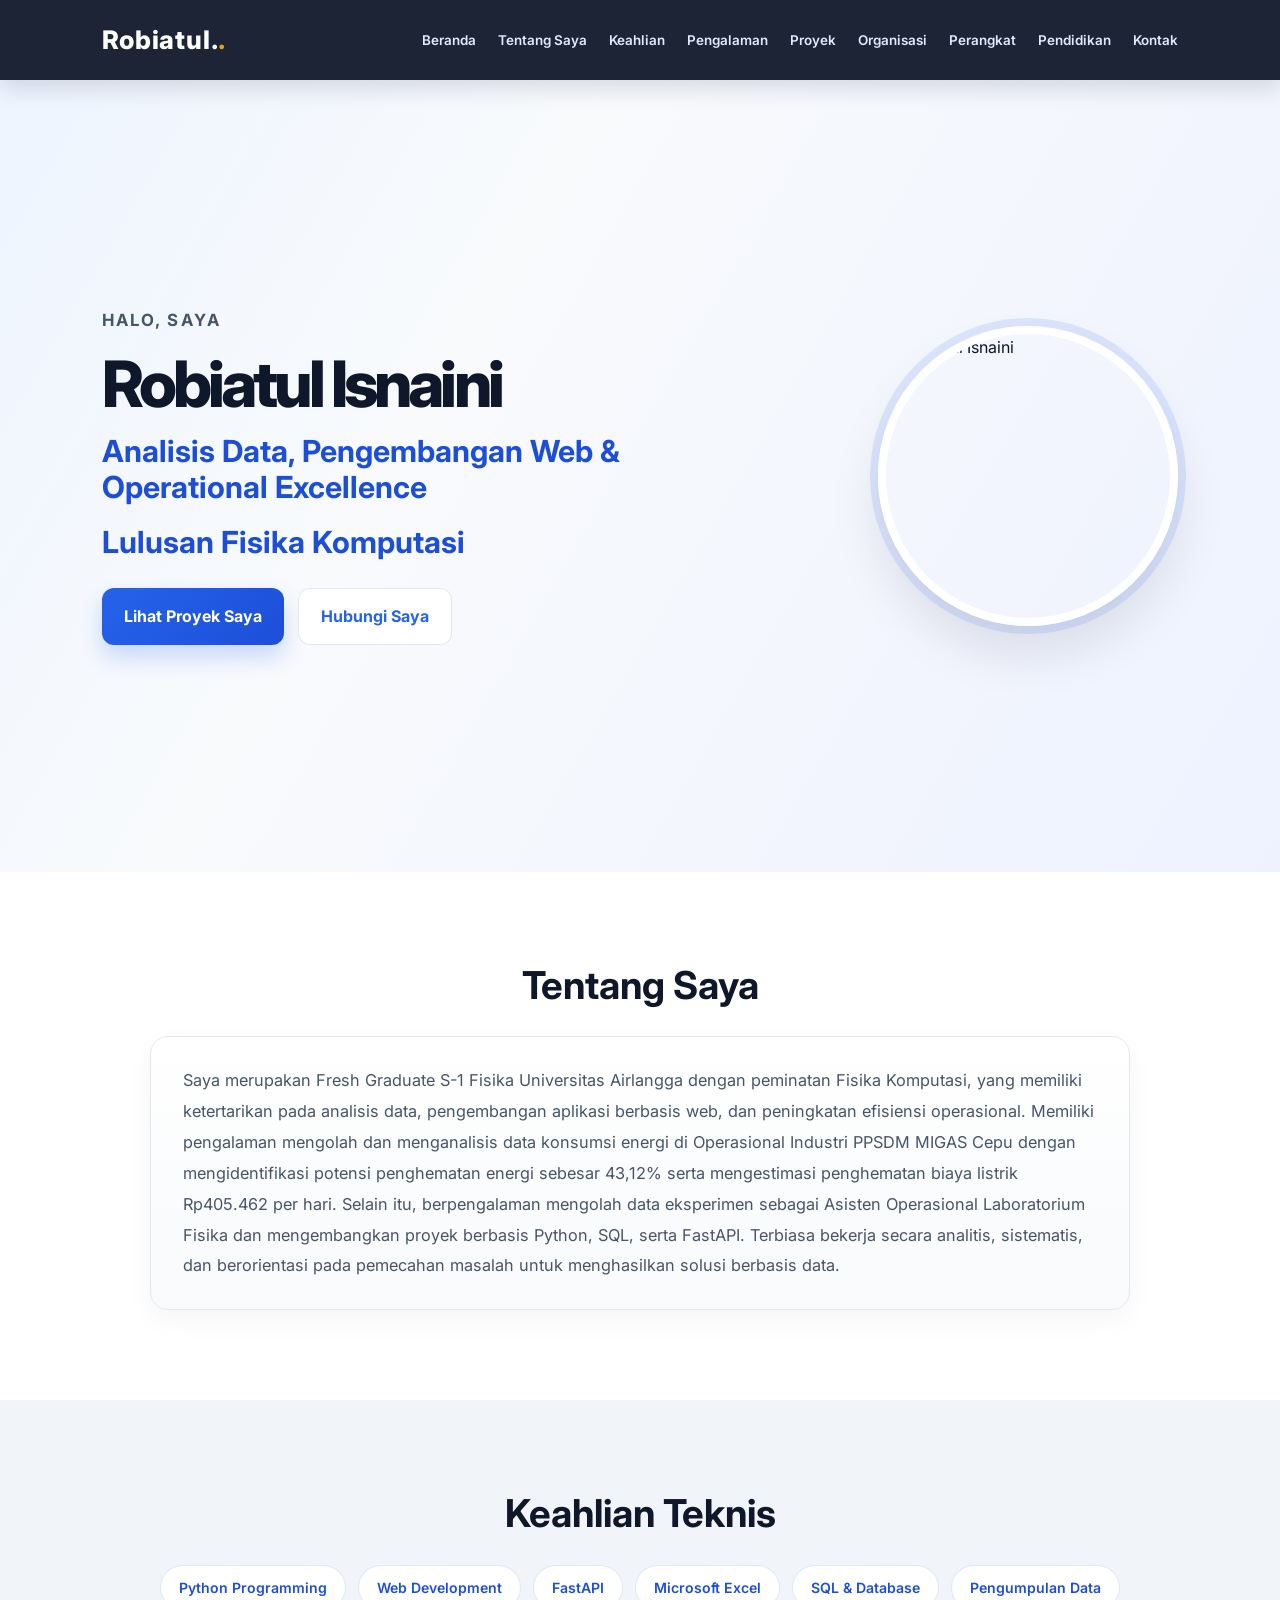
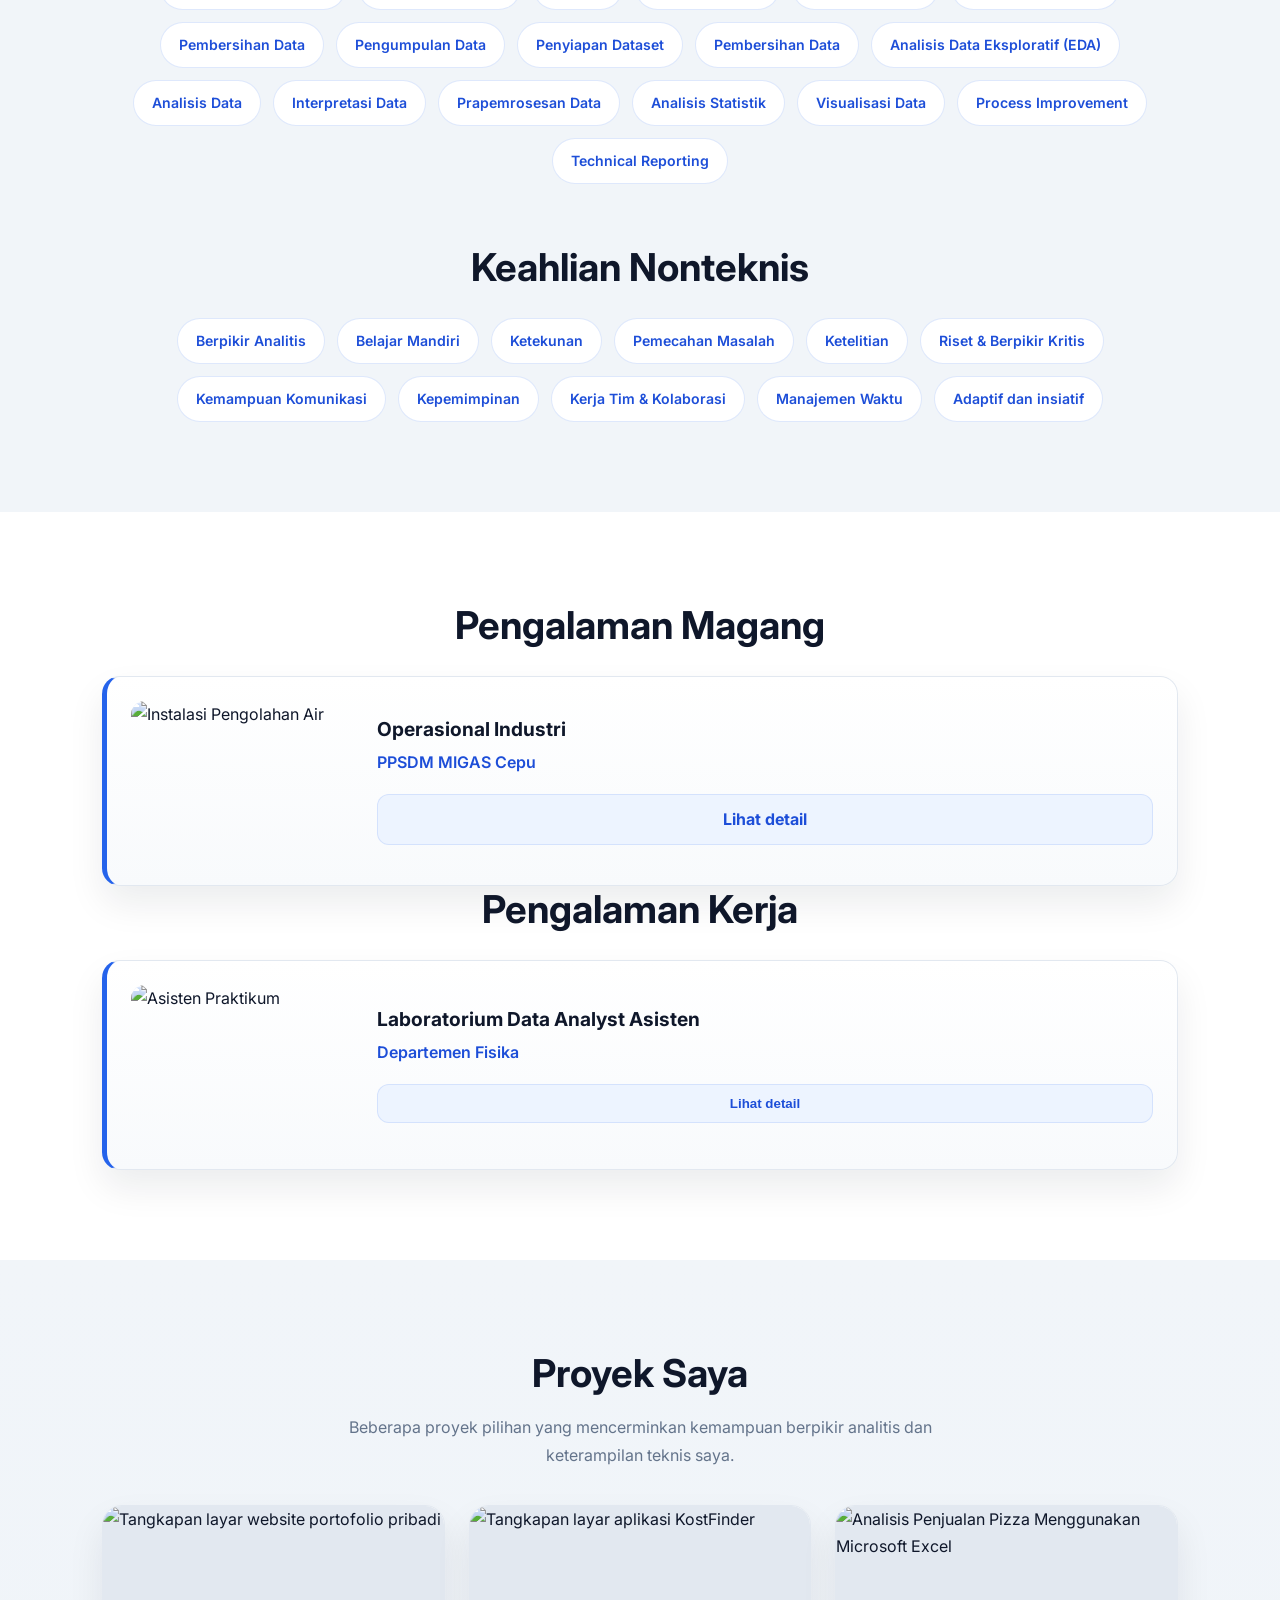
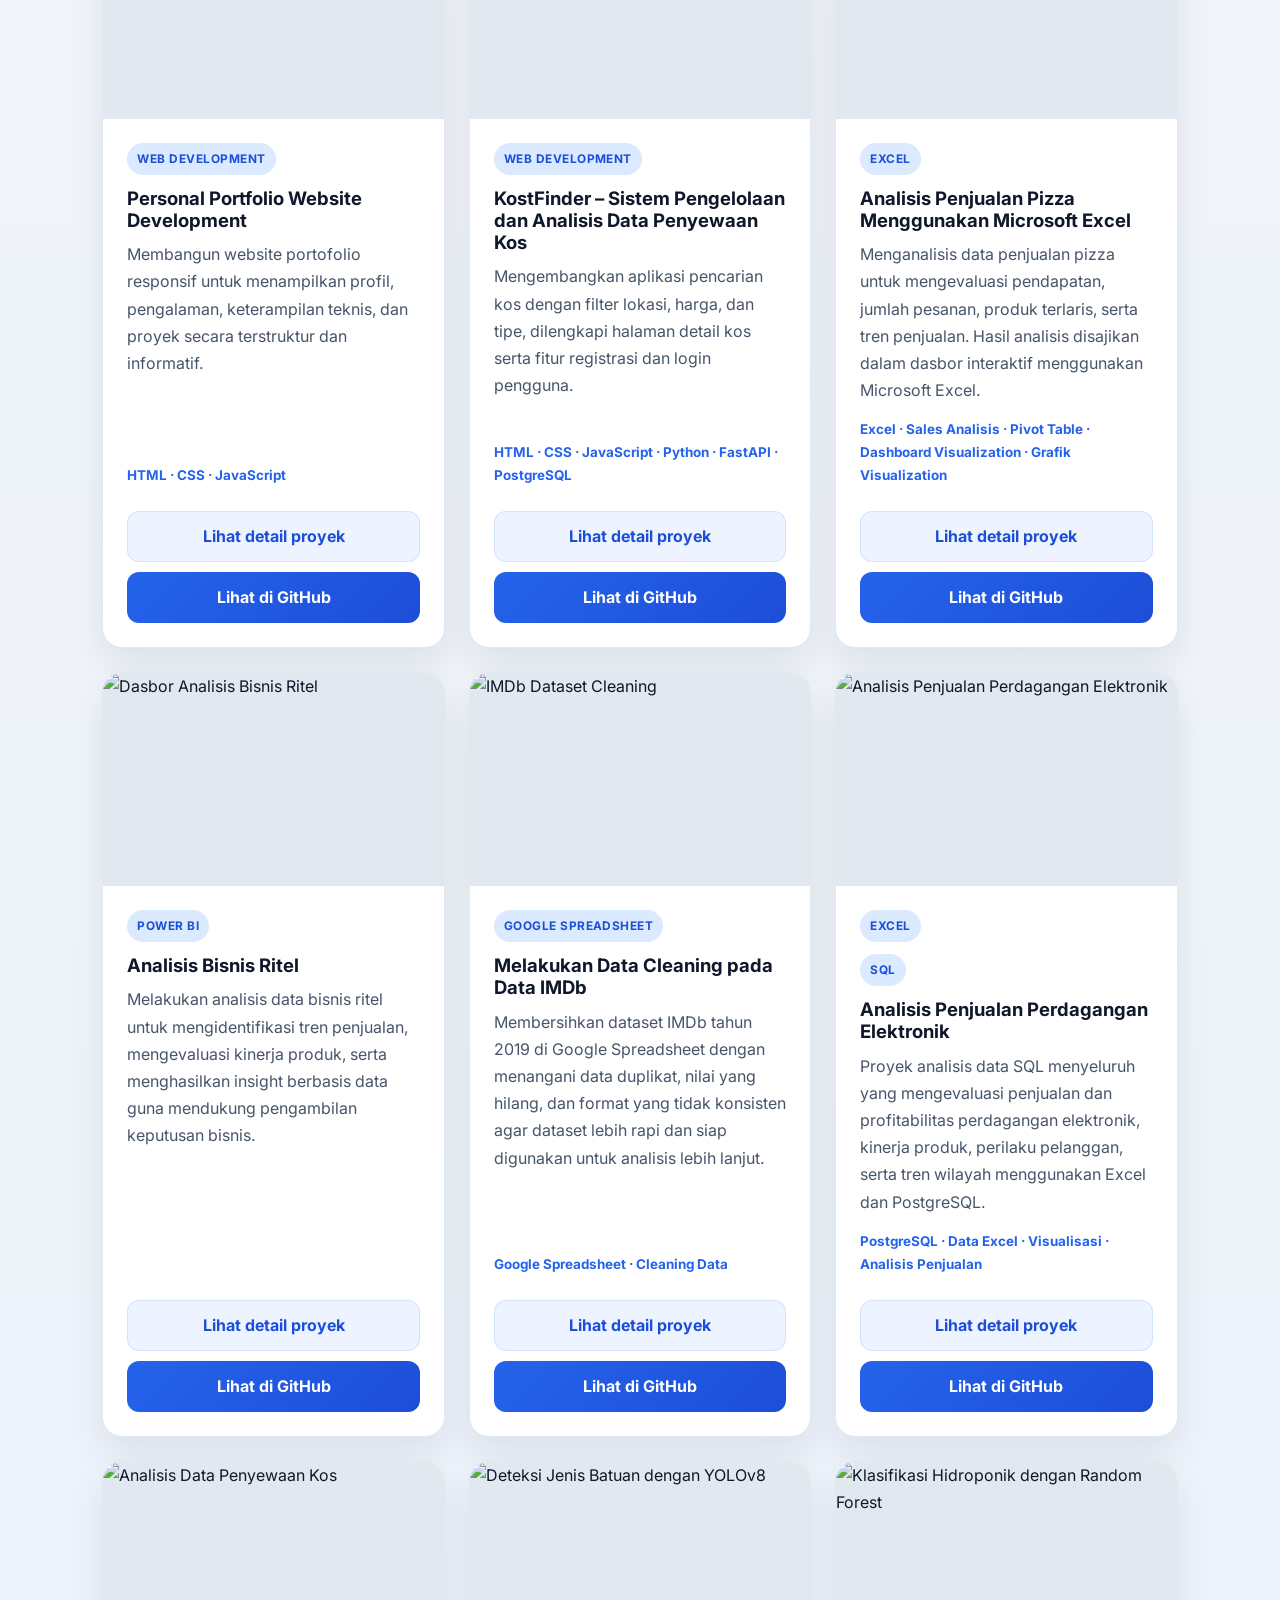
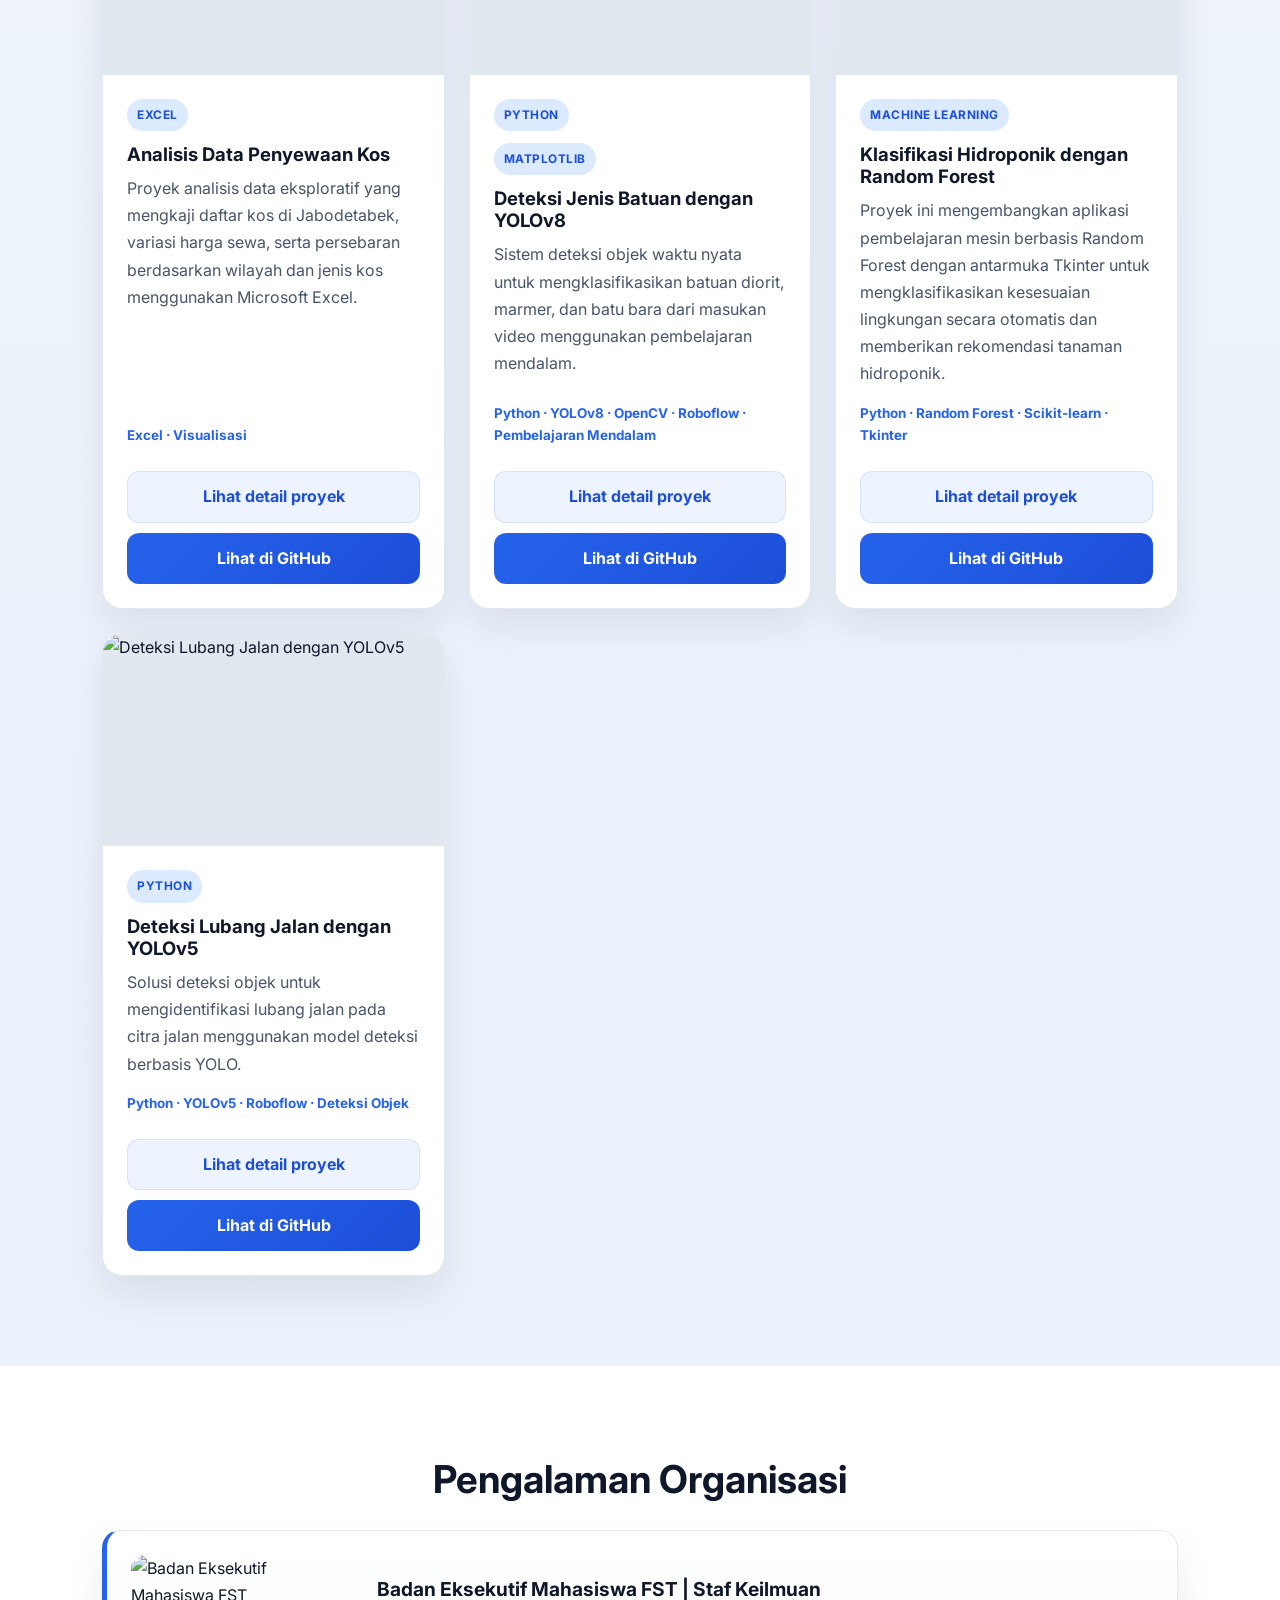
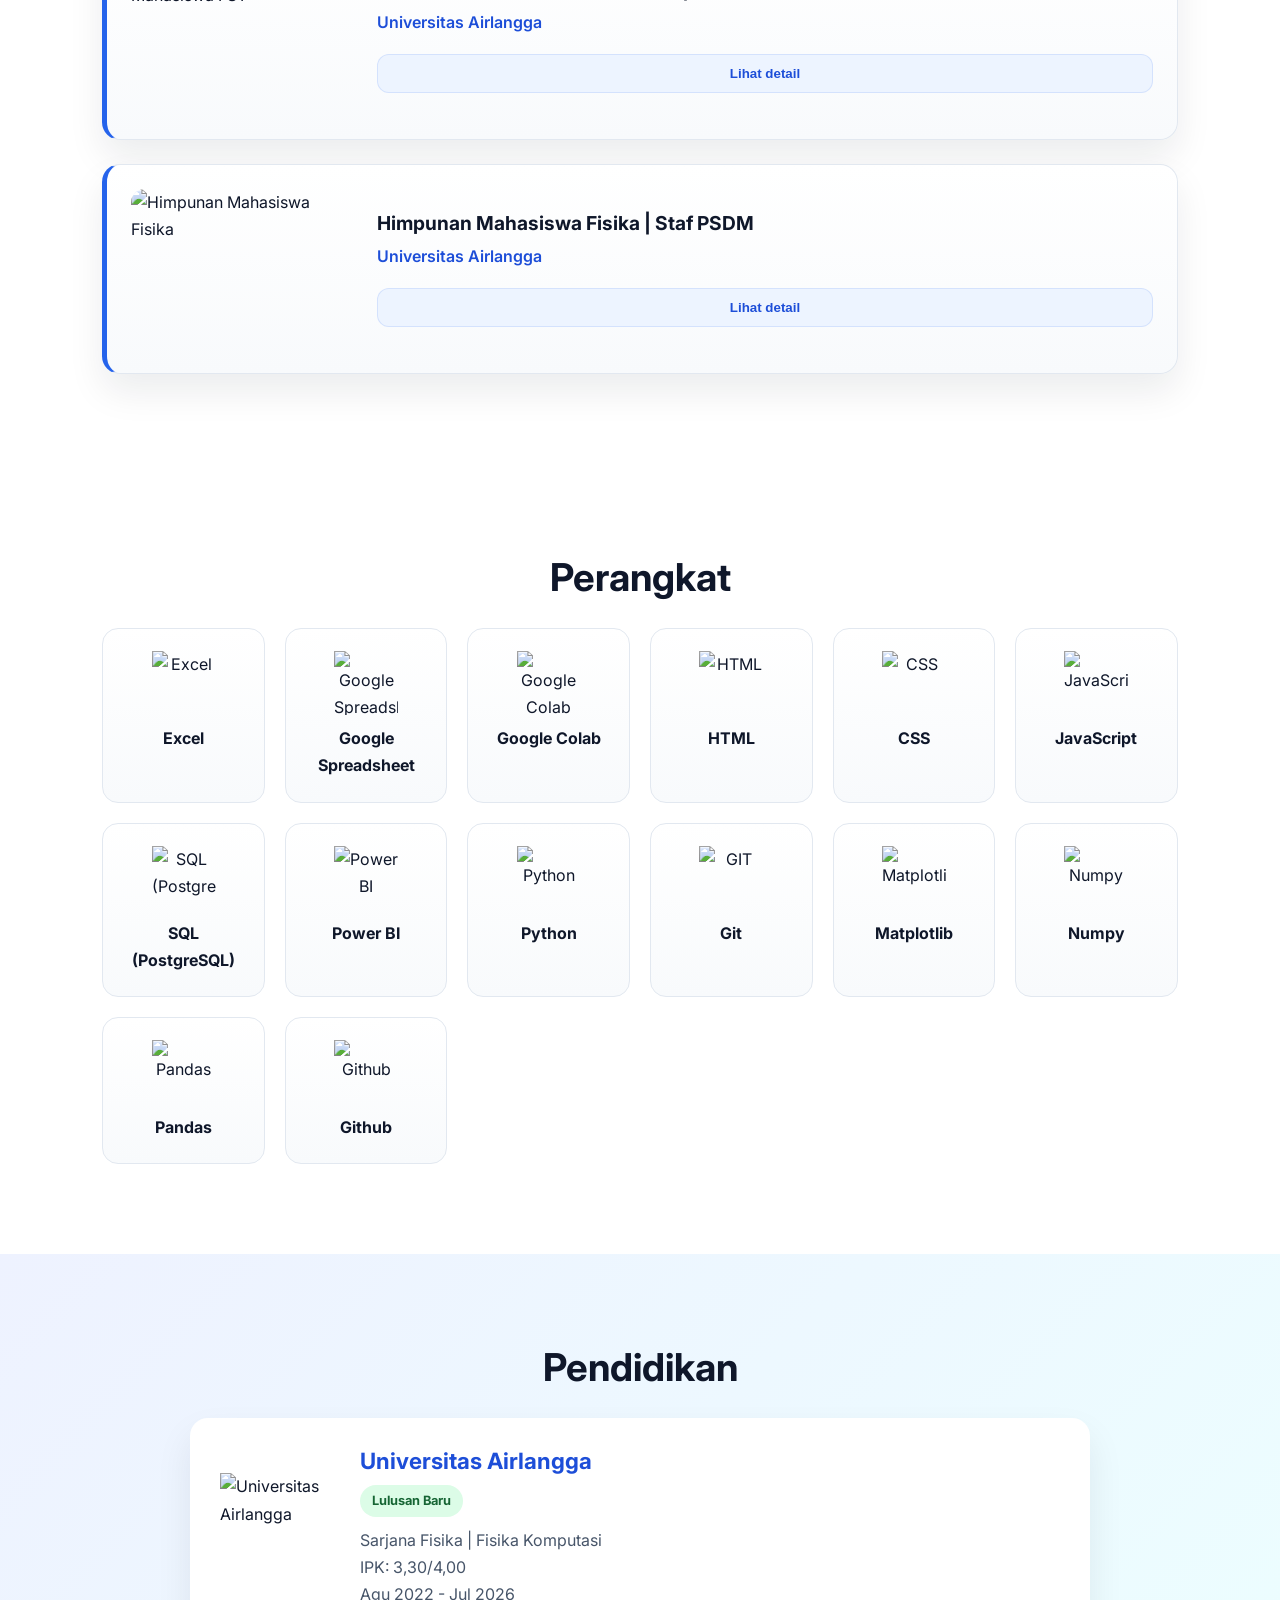
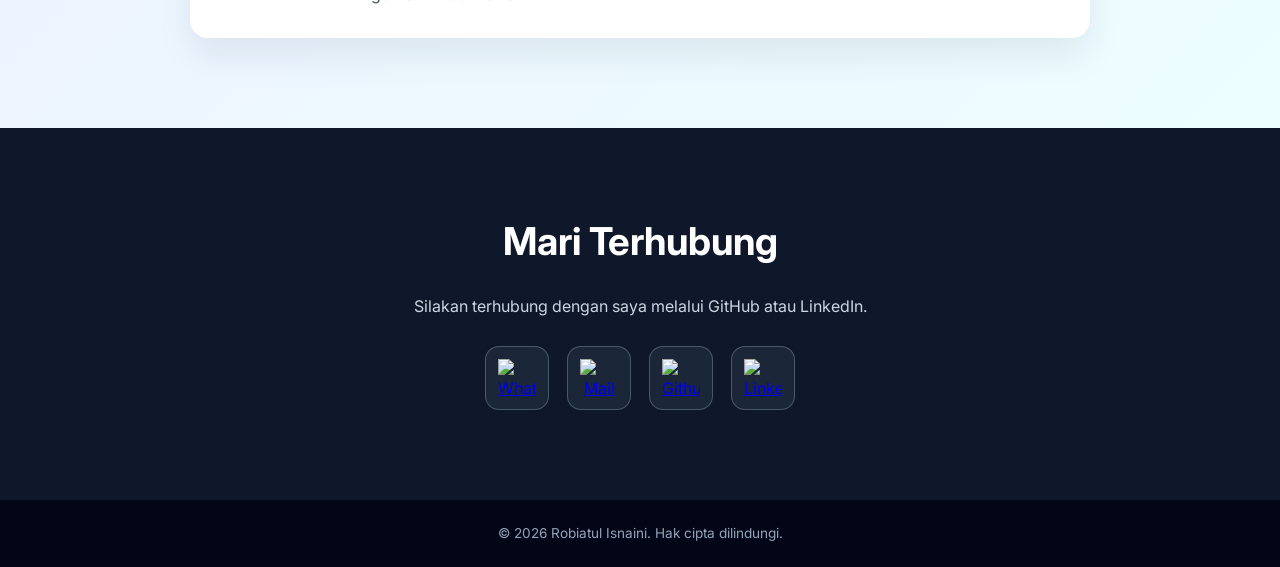
==== index.html @ 257c3346 "Add files via upload" ====
<!DOCTYPE html>
<html lang="id">

<head>

    <meta charset="UTF-8">

    <meta name="viewport" content="width=device-width, initial-scale=1.0">

    <title>Robiatul Isnaini |  Analisis Data, Pengembangan Web & Operational Excellence</title>

    <link rel="stylesheet" href="style.css">

</head>


<body>


    <!-- ================= NAVIGASI ================= -->

    <nav class="navbar">
        <div class="logo">Robiatul.</div>

        <ul class="nav-links">
            <li><a href="#home">Beranda</a></li>
            <li><a href="#about">Tentang Saya</a></li>
            <li><a href="#skills">Keahlian</a></li>
            <li><a href="#experience">Pengalaman</a></li>
            <li><a href="#projects">Proyek</a></li>
            <li><a href="#organization">Organisasi</a></li>
            <li><a href="#tools">Perangkat</a></li>
            <li><a href="#education">Pendidikan</a></li>
            <li><a href="#contact">Kontak</a></li>
        </ul>
    </nav>

    <!-- ================= BERANDA ================= -->

    <section id="home" class="hero">
        <div class="hero-text">
            <p class="hero-tag">Halo, saya</p>
            <h1>Robiatul Isnaini</h1>
            <h2>Analisis Data, Pengembangan Web & Operational Excellence</h2>
            <h2>Lulusan Fisika Komputasi</h2>


            <div class="hero-buttons">
                <a href="#projects" class="btn btn-primary">Lihat Proyek Saya</a>
                <a href="#contact" class="btn btn-secondary">Hubungi Saya</a>
            </div>
        </div>

        <div class="hero-image">
            <img src="images/profile.jpeg" alt="Robiatul Isnaini" />
        </div>
    </section>

    <!-- ================= TENTANG SAYA ================= -->

    <section id="about" class="about">
        <h2>Tentang Saya</h2>
        <div class="about-card">
            <p>

                Saya merupakan Fresh Graduate S-1 Fisika Universitas Airlangga dengan peminatan Fisika Komputasi, yang memiliki ketertarikan pada analisis data, pengembangan aplikasi berbasis web, dan peningkatan efisiensi operasional. Memiliki pengalaman mengolah dan menganalisis data konsumsi energi di Operasional Industri PPSDM MIGAS Cepu dengan mengidentifikasi potensi penghematan energi sebesar 43,12% serta mengestimasi penghematan biaya listrik Rp405.462 per hari. Selain itu, berpengalaman mengolah data eksperimen sebagai Asisten Operasional Laboratorium Fisika dan mengembangkan proyek berbasis Python, SQL, serta FastAPI. Terbiasa bekerja secara analitis, sistematis, dan berorientasi pada pemecahan masalah untuk menghasilkan solusi berbasis data.
            </p>
        </div>
    </section>

    <!-- ================= KEAHLIAN ================= -->

    <section id="skills" class="skills">
        <h2>Keahlian Teknis</h2>
        <div class="skills-container">
            <div class="skill">Python Programming</div>
            <div class="skill">Web Development</div>
            <div class="skill">FastAPI</div>
            <div class="skill">Microsoft Excel</div>
            <div class="skill">SQL & Database</div>
            <div class="skill">Pengumpulan Data</div>
            <div class="skill">Pembersihan Data</div>
            <div class="skill">Pengumpulan Data</div>
            <div class="skill">Penyiapan Dataset</div>
            <div class="skill">Pembersihan Data</div>
            <div class="skill">Analisis Data Eksploratif (EDA)</div>
            <div class="skill">Analisis Data</div>
            <div class="skill">Interpretasi Data</div>
            <div class="skill">Prapemrosesan Data</div>
            <div class="skill">Analisis Statistik</div>
            <div class="skill">Visualisasi Data</div>
            <div class="skill">Process Improvement</div>
            <div class="skill">Technical Reporting</div>
        </div>

        <h2>Keahlian Nonteknis</h2>
        <div class="skills-container">
            <div class="skill">Berpikir Analitis</div>
            <div class="skill">Belajar Mandiri</div>
            <div class="skill">Ketekunan</div>
            <div class="skill">Pemecahan Masalah</div>
            <div class="skill">Ketelitian</div>
            <div class="skill">Riset & Berpikir Kritis</div>
            <div class="skill">Kemampuan Komunikasi</div>
            <div class="skill">Kepemimpinan</div>
            <div class="skill">Kerja Tim & Kolaborasi</div>
            <div class="skill">Manajemen Waktu</div>
            <div class="skill">Adaptif dan insiatif</div>

        </div>
    </section>

    <!-- ================= PENGALAMAN ================= -->

    <section id="experience" class="experience">
        <h2>Pengalaman Magang</h2>

        <div class="experience-grid">
            <article class="experience-item detail-card">
                <div class="experience-image">
                    <img src="images/migas.jpg" alt="Instalasi Pengolahan Air" />
                </div>
                <div class="experience-content">
                    <h3>Operasional Industri</h3>
                    <p>PPSDM MIGAS Cepu</p>
                    <a class="detail-button" href="intern-experience-detail.html">
                        Lihat detail
                    </a>
                </div>
            </article>
        </div>

        <h2>Pengalaman Kerja</h2>

        <div class="experience-grid">
            <article class="experience-item detail-card">
                <div class="experience-image">
                    <img src="images/asdos.jpg" alt="Asisten Praktikum" />
                </div>
                <div class="experience-content">
                    <h3>Laboratorium Data Analyst Asisten</h3>
                    <p>Departemen Fisika</p>
                    <button class="detail-button" data-toggle data-label="Lihat detail" data-alt-label="Sembunyikan detail" aria-expanded="false">
                        Lihat detail
                    </button>
                    <div class="detail-panel">
                        <ul>
                            <li>Bertanggung jawab mendukung kelancaran operasional kegiatan praktikum melalui persiapan dan pemeriksaan kesiapan peralatan, bahan, serta kebutuhan eksperimen. Melakukan pengolahan dan analisis data hasil praktikum menggunakan Microsoft Excel dan Python untuk membantu interpretasi hasil serta penyusunan laporan. Selain itu, menangani kendala teknis selama kegiatan praktikum, memantau pelaksanaan prosedur eksperimen, dan membantu memastikan kegiatan laboratorium berjalan secara terstruktur dan efisien.</li>


                        </ul>
                    </div>
                </div>
            </article>
        </div>

    </section>

    <!-- ================= PROYEK ================= -->

    <section id="projects" class="projects">
        <h2>Proyek Saya</h2>
        <p class="section-description">Beberapa proyek pilihan yang mencerminkan kemampuan berpikir analitis dan keterampilan teknis saya.</p>

        <div class="projects-container">

            <article class="project-card">
                <img src="images\web_porto.png" alt="Tangkapan layar website portofolio pribadi">
                <div class="project-content">
                    <span class="badge">Web Development</span>
                    <h3>Personal Portfolio Website Development</h3>
                    <p>Membangun website portofolio responsif untuk menampilkan profil, pengalaman, keterampilan teknis, dan proyek secara terstruktur dan informatif.</p>
                    <p class="technologies">HTML · CSS · JavaScript</p>
                    <a href="project-detail.html?project=portfolio-website" class="detail-button">Lihat detail proyek</a>
                    <a href="https://github.com/bia385/personal-website-porotofolio" target="_blank" rel="noopener noreferrer" class="project-button">Lihat di GitHub</a>
                </div>
            </article>

            <article class="project-card">
                <img src="images\kost.png" alt="Tangkapan layar aplikasi KostFinder">
                <div class="project-content">
                    <span class="badge">Web Development</span>
                    <h3>KostFinder – Sistem Pengelolaan dan Analisis Data Penyewaan Kos</h3>
                    <p>Mengembangkan aplikasi pencarian kos dengan filter lokasi, harga, dan tipe, dilengkapi halaman detail kos serta fitur registrasi dan login pengguna.</p>
                    <p class="technologies">HTML · CSS · JavaScript · Python · FastAPI · PostgreSQL</p>
                    <a href="project-detail.html?project=kostfinder" class="detail-button">Lihat detail proyek</a>
                    <a href="https://github.com/bia385/kostfinder" target="_blank" rel="noopener noreferrer" class="project-button">Lihat di GitHub</a>
                </div>
            </article>

            <article class="project-card">
                <img src="images\pizza.png" alt="Analisis Penjualan Pizza Menggunakan Microsoft Excel" />
                <div class="project-content">
                    <span class="badge">EXCEL</span>
                    <h3>Analisis Penjualan Pizza Menggunakan Microsoft Excel</h3>
                    <p>
                        Menganalisis data penjualan pizza untuk mengevaluasi pendapatan, jumlah pesanan,
                        produk terlaris, serta tren penjualan. Hasil analisis disajikan dalam dasbor
                        interaktif menggunakan Microsoft Excel.
                    </p>
                    <p class="technologies">Excel · Sales Analisis · Pivot Table · Dashboard Visualization · Grafik Visualization</p>
                    <a href="project-detail.html?project=analisis-pizza" class="detail-button">Lihat detail proyek</a>
                    <a href="https://github.com/bia385/Pizza-Sales-Analysis" target="_blank" class="project-button">Lihat di GitHub</a>
                </div>
            </article>

            <article class="project-card">
                <img src="images\retail.png" alt="Dasbor Analisis Bisnis Ritel" />
                <div class="project-content">
                    <span class="badge">Power BI</span>
                    <h3>Analisis Bisnis Ritel</h3>
                    <p>
                        Melakukan analisis data bisnis ritel untuk mengidentifikasi tren penjualan, mengevaluasi kinerja produk, 
                        serta menghasilkan insight berbasis data guna mendukung pengambilan keputusan bisnis.
                    </p>
                    <a href="project-detail.html?project=retail-analysis" class="detail-button">Lihat detail proyek</a>
                    <a href="https://github.com/bia385/retail-business-performance-analysis" target="_blank" rel="noopener noreferrer" class="project-button">Lihat di GitHub</a>
                </div>
            </article>

            <article class="project-card">
                <img src="images\IMDB.png" alt="IMDb Dataset Cleaning" />
                <div class="project-content">
                    <span class="badge">Google Spreadsheet</span>
                    <h3>Melakukan Data Cleaning pada Data IMDb</h3>
                    <p>
                        Membersihkan dataset IMDb tahun 2019 di Google Spreadsheet dengan menangani
                        data duplikat, nilai yang hilang, dan format yang tidak konsisten agar dataset
                        lebih rapi dan siap digunakan untuk analisis lebih lanjut.
                    </p>
                    <p class="technologies">Google Spreadsheet · Cleaning Data </p>
                    <a href="project-detail.html?project=imdb-data-cleaning" class="detail-button">Lihat detail proyek</a>
                    <a href="https://github.com/bia385/IMDb-Movie-Dataset-Data-Cleaning-with-Google-Sheets" target="_blank" class="project-button">Lihat di GitHub</a>
                </div>
            </article>

            <article class="project-card">
                <img src="images\sales.jfif" alt="Analisis Penjualan Perdagangan Elektronik" />
                <div class="project-content">
                    <span class="badge">EXCEL</span> <span class="badge">SQL</span>
                    <h3>Analisis Penjualan Perdagangan Elektronik</h3>
                    <p>
                        Proyek analisis data SQL menyeluruh yang mengevaluasi penjualan dan profitabilitas perdagangan elektronik,
                        kinerja produk, perilaku pelanggan, serta tren wilayah menggunakan Excel dan PostgreSQL.
                    </p>
                    <p class="technologies">PostgreSQL · Data Excel · Visualisasi · Analisis Penjualan</p>
                    <a href="project-detail.html?project=e-commerce-sales-analysis" class="detail-button">Lihat detail proyek</a>
                    <a href="https://github.com/bia385/retail-business-performance-analysis" target="_blank" rel="noopener noreferrer" class="project-button">Lihat di GitHub</a>
                </div>
            </article>

            <article class="project-card">
                <img src="images\kostrental.jfif" alt="Analisis Data Penyewaan Kos" />
                <div class="project-content">
                    <span class="badge">EXCEL</span>
                    <h3>Analisis Data Penyewaan Kos</h3>
                    <p>
                        Proyek analisis data eksploratif yang mengkaji daftar kos di Jabodetabek,
                        variasi harga sewa, serta persebaran berdasarkan wilayah dan jenis kos menggunakan Microsoft Excel.
                    </p>
                    <p class="technologies">Excel · Visualisasi</p>
                    <a href="project-detail.html?project=kost-rental-data-analysis" class="detail-button">Lihat detail proyek</a>
                    <a href="https://github.com/bia385/kost-rental-data-analysis" target="_blank" rel="noopener noreferrer" class="project-button">Lihat di GitHub</a>
                </div>
            </article>

            <article class="project-card">
                <img src="images/projek1.jpg" alt="Deteksi Jenis Batuan dengan YOLOv8" />
                <div class="project-content">
                    <span class="badge">Python</span><span class="badge">Matplotlib</span>
                    <h3>Deteksi Jenis Batuan dengan YOLOv8</h3>
                    <p>
                        Sistem deteksi objek waktu nyata untuk mengklasifikasikan batuan diorit,
                        marmer, dan batu bara dari masukan video menggunakan pembelajaran mendalam.
                    </p>
                    <p class="technologies">Python · YOLOv8 · OpenCV · Roboflow · Pembelajaran Mendalam</p>
                    <a href="project-detail.html?project=yolov8-rock-detection" class="detail-button">Lihat detail proyek</a>
                    <a href="https://github.com/bia385/yolov8-rock-type-detection" target="_blank" class="project-button">Lihat di GitHub</a>
                </div>
            </article>

            <article class="project-card">
                <img src="images/projek2.png" alt="Klasifikasi Hidroponik dengan Random Forest" />
                <div class="project-content">
                    <span class="badge">Machine Learning</span>
                    <h3>Klasifikasi Hidroponik dengan Random Forest</h3>
                    <p>
                        Proyek ini mengembangkan aplikasi pembelajaran mesin berbasis Random Forest
                        dengan antarmuka Tkinter untuk mengklasifikasikan kesesuaian lingkungan
                        secara otomatis dan memberikan rekomendasi tanaman hidroponik.
                    </p>
                    <p class="technologies">Python · Random Forest · Scikit-learn · Tkinter</p>
                    <a href="project-detail.html?project=hydroponic-classification" class="detail-button">Lihat detail proyek</a>
                    <a href="https://github.com/bia385/hydroponic-environment-classification" target="_blank" class="project-button">Lihat di GitHub</a>
                </div>
            </article>

            <article class="project-card">
                <img src="images/projek3.jpeg" alt="Deteksi Lubang Jalan dengan YOLOv5" />
                <div class="project-content">
                    <span class="badge">Python</span>
                    <h3>Deteksi Lubang Jalan dengan YOLOv5</h3>
                    <p>
                        Solusi deteksi objek untuk mengidentifikasi lubang jalan pada citra jalan
                        menggunakan model deteksi berbasis YOLO.
                    </p>
                    <p class="technologies">Python · YOLOv5 · Roboflow · Deteksi Objek</p>
                    <a href="project-detail.html?project=yolov5-pothole-detection" class="detail-button">Lihat detail proyek</a>
                    <a href="https://github.com/bia385/road-pothole-detection-yolov5" target="_blank" class="project-button">Lihat di GitHub</a>
                </div>
            </article>

        </div>
    </section>

    <!-- ================= PENGALAMAN ORGANISASI ================= -->

    <section id="organization" class="experience">
        <h2>Pengalaman Organisasi</h2>

        <div class="experience-grid">
            <article class="experience-item detail-card">
                <div class="experience-image">
                    <img src="images/bem.jpg" alt="Badan Eksekutif Mahasiswa FST" />
                </div>
                <div class="experience-content">
                    <h3>Badan Eksekutif Mahasiswa FST | Staf Keilmuan</h3>
                    <p>Universitas Airlangga</p>
                    <button class="detail-button" data-toggle data-label="Lihat detail" data-alt-label="Sembunyikan detail" aria-expanded="false">
                        Lihat detail
                    </button>
                    <div class="detail-panel">
                        <ul>
                            <li>Mengoordinasikan program mahasiswa dan kolaborasi antaruniversitas, mengelola komunikasi, surat-menyurat resmi, dokumentasi, serta administrasi program dengan tingkat kehadiran 100%.</li>
                        </ul>
                    </div>
                </div>
            </article>

            <article class="experience-item detail-card">
                <div class="experience-image">
                    <img src="images/hima.jpg" alt="Himpunan Mahasiswa Fisika" />
                </div>
                <div class="experience-content">
                    <h3>Himpunan Mahasiswa Fisika | Staf PSDM</h3>
                    <p>Universitas Airlangga</p>
                    <button class="detail-button" data-toggle data-label="Lihat detail" data-alt-label="Sembunyikan detail" aria-expanded="false">
                        Lihat detail
                    </button>
                    <div class="detail-panel">
                        <ul>
                            <li>Merencanakan dan mengoordinasikan program mahasiswa, memimpin Divisi KSK, serta mendukung kerja tim yang efektif dan pelaksanaan program yang lancar.</li>
                        </ul>
                    </div>
                </div>
            </article>
        </div>
    </section>

    <!-- ================= PERANGKAT ================= -->
    <section id="tools" class="tools">
        <h2>Perangkat</h2>

        <div class="tools-container">
            <div class="tool"><img src="images/excel.png" alt="Excel"><p>Excel</p></div>
            <div class="tool"><img src="images/google-spreadsheet.svg" alt="Google Spreadsheet"><p>Google Spreadsheet</p></div>
            <div class="tool"><img src="images/colab.png" alt="Google Colab"><p>Google Colab</p></div>
            <div class="tool"><img src="images/html.png" alt="HTML"><p>HTML</p></div>
            <div class="tool"><img src="images/css.png" alt="CSS"><p>CSS</p></div>
            <div class="tool"><img src="images/javascript.png" alt="JavaScript"><p>JavaScript</p></div>
            <div class="tool"><img src="images/postgresql.jpg" alt="SQL (PostgreSQL)"><p>SQL (PostgreSQL)</p></div>
            <div class="tool"><img src="images\powerbi.png" alt="Power BI"><p>Power BI</p></div>
            <div class="tool"><img src="images/python.jfif" alt="Python"><p>Python</p></div>
            <div class="tool"><img src="images/git.png" alt="GIT"><p>Git</p></div>
            <div class="tool"><img src="images/matplotlib.png" alt="Matplotlib"><p>Matplotlib</p></div>
            <div class="tool"><img src="images/numpy.png" alt="Numpy"><p>Numpy</p></div>
            <div class="tool"><img src="images/pandas.png" alt="Pandas"><p>Pandas</p></div>
            <div class="tool"><img src="images/github.png" alt="Github"><p>Github</p></div>
        </div>
    </section>

    <!-- ================= PENDIDIKAN ================= -->

    <section id="education" class="education">
        <h2>Pendidikan</h2>

        <div class="education-item">

    <!-- LOGO UNIVERSITAS -->
    <div class="education-logo">

        <img
            src="images/unair.png"
            alt="Universitas Airlangga"
        >

    </div>


    <!-- INFORMASI PENDIDIKAN -->
    <div class="education-content">

        <h3>
            Universitas Airlangga
        </h3>

        <p class="education-status">
            Lulusan Baru
        </p>

        <p>
            Sarjana Fisika | Fisika Komputasi
        </p>

        <p>
            IPK: 3,30/4,00
        </p>

        <p>
            Agu 2022 - Jul 2026
        </p>

    </div>

</div>

    </section>



    <!-- ================= KONTAK ================= -->

    <section id="contact" class="contact">

        <h2>
            Mari Terhubung
        </h2>

        <p>
            Silakan terhubung dengan saya melalui
            GitHub atau LinkedIn.
        </p>

        <div class="contact-links">


            <a
                href="https://wa.me/6289522010640"
                target="_blank"
                class="contact-item"
        >
            <img 
                src="images\whatsapp.jfif"
                alt="WhatsApp"
            >
            </a>

            <a
                href="mailto:rubyatul38@gmail.com"
                target="_blank"
                class="contact-item"
        >
            <img 
                src="images\mail.png"
                alt="Mail"
            >
            </a>

            <a
                href="https://github.com/bia385"
                target="_blank"
                class="contact-item"
        >
            <img 
                src="images\github.png"
                alt="Github"
            >
            </a>

            <a
                href="https://www.linkedin.com/in/robiatul-isnaini"
                target="_blank"
                class="contact-item"
        >
            <img 
                src="images\linkedin.png"
                alt="LinkedIn"
            >
            </a>
        </div>

    </section>



    <!-- ================= KAKI HALAMAN ================= -->

    <footer>

        <p>
            © 2026 Robiatul Isnaini. Hak cipta dilindungi.
        </p>

    </footer>


    <script src="script.js"></script>



</body>

</html>
---- style.css ----
@import url('https://fonts.googleapis.com/css2?family=Inter:wght@400;500;600;700;800&display=swap');

:root {
    --navy: #0f172a;
    --navy-soft: #1e293b;
    --primary: #2563eb;
    --primary-dark: #1d4ed8;
    --primary-soft: #dbeafe;
    --accent: #f59e0b;
    --background: #f8fafc;
    --section-bg: #ffffff;
    --card-bg: #ffffff;
    --text: #0f172a;
    --text-secondary: #475569;
    --border: #e2e8f0;
    --muted: #64748b;
    --success-soft: #dcfce7;
    --success-text: #166534;
    --shadow: 0 18px 36px rgba(15, 23, 42, 0.08);
}

* {
    margin: 0;
    padding: 0;
    box-sizing: border-box;
}

html {
    scroll-behavior: smooth;
}

body {
    font-family: 'Inter', Arial, sans-serif;
    line-height: 1.7;
    color: var(--text);
    background: linear-gradient(180deg, #f8fafc 0%, #eef4ff 100%);
}

section {
    padding: 90px 8%;
    scroll-margin-top: 85px;
}

h1,
h2,
h3 {
    line-height: 1.2;
    color: var(--text);
}

h2 {
    margin-bottom: 28px;
    text-align: center;
    font-size: clamp(2rem, 3vw, 2.6rem);
}

p {
    color: var(--text-secondary);
}

img {
    max-width: 100%;
    display: block;
}

.navbar {
    position: sticky;
    top: 0;
    z-index: 1000;
    display: flex;
    align-items: center;
    justify-content: space-between;
    padding: 18px 8%;
    background: rgba(15, 23, 42, 0.94);
    backdrop-filter: blur(12px);
    box-shadow: 0 8px 22px rgba(15, 23, 42, 0.14);
}

.logo {
    color: #ffffff;
    font-size: 1.6rem;
    font-weight: 800;
    letter-spacing: 0.03em;
}

.logo::after {
    content: '.';
    color: var(--accent);
}

.nav-links {
    display: flex;
    align-items: center;
    gap: 22px;
    list-style: none;
}

.nav-links a {
    color: #dfeafc;
    text-decoration: none;
    font-size: 0.84rem;
    font-weight: 600;
    transition: 0.3s ease;
}

.nav-links a:hover {
    color: var(--accent);
}

.hero {
    min-height: 88vh;
    display: flex;
    align-items: center;
    justify-content: space-between;
    gap: 50px;
    background: linear-gradient(120deg, #eef5ff 0%, #f8fafc 35%, #eef2ff 100%);
}

.hero-text {
    max-width: 680px;
}

.hero-tag {
    margin-bottom: 12px;
    color: var(--primary);
    font-weight: 700;
    letter-spacing: 0.12em;
    text-transform: uppercase;
    font-size: 0.78rem;
}

.hero h1 {
    margin-bottom: 10px;
    font-size: clamp(2.8rem, 5vw, 5rem);
    font-weight: 800;
    letter-spacing: -0.06em;
}

.hero h2 {
    margin-bottom: 18px;
    text-align: left;
    font-size: clamp(1.3rem, 2.8vw, 1.9rem);
    color: var(--primary-dark);
}

.hero-text > p:last-of-type {
    max-width: 620px;
    font-size: 1.05rem;
    color: var(--text-secondary);
}

.hero-image img {
    width: 300px;
    height: 300px;
    border-radius: 50%;
    object-fit: cover;
    border: 8px solid #ffffff;
    box-shadow: 0 0 0 8px rgba(37, 99, 235, 0.12), 0 28px 50px rgba(15, 23, 42, 0.1);
}

.hero-buttons {
    display: flex;
    flex-wrap: wrap;
    gap: 14px;
    margin-top: 28px;
}

.btn,
.project-button,
.detail-button {
    display: inline-flex;
    align-items: center;
    justify-content: center;
    border: none;
    border-radius: 12px;
    font-weight: 700;
    transition: 0.3s ease;
    cursor: pointer;
    text-decoration: none;
}

.btn {
    padding: 14px 22px;
}

.btn-primary {
    background: linear-gradient(135deg, var(--primary), var(--primary-dark));
    color: #ffffff;
    box-shadow: 0 12px 22px rgba(37, 99, 235, 0.22);
}

.btn-primary:hover,
.project-button:hover {
    transform: translateY(-2px);
    box-shadow: 0 16px 28px rgba(37, 99, 235, 0.2);
}

.btn-secondary {
    background: #ffffff;
    color: var(--primary);
    border: 1px solid rgba(37, 99, 235, 0.15);
}

.btn-secondary:hover {
    background: var(--primary-soft);
}

.about {
    background: var(--section-bg);
}

.about-card {
    max-width: 980px;
    margin: 0 auto;
    padding: 28px 32px;
    border: 1px solid var(--border);
    border-radius: 18px;
    background: linear-gradient(180deg, #ffffff 0%, #f8fafc 100%);
    box-shadow: 0 10px 28px rgba(15, 23, 42, 0.04);
}

.about-card p {
    font-size: 1.02rem;
    line-height: 1.9;
    color: var(--text-secondary);
}

.skills {
    background: #f1f5f9;
}

.skills h2:not(:first-child) {
    margin-top: 60px;
}

.skills-container {
    display: flex;
    flex-wrap: wrap;
    justify-content: center;
    gap: 12px;
    max-width: 1100px;
    margin: 0 auto;
}

.skill {
    padding: 10px 18px;
    border: 1px solid rgba(37, 99, 235, 0.15);
    border-radius: 999px;
    background: #ffffff;
    color: var(--primary-dark);
    font-size: 0.88rem;
    font-weight: 600;
    transition: 0.3s ease;
}

.skill:hover {
    background: linear-gradient(135deg, var(--primary), var(--primary-dark));
    color: #ffffff;
    transform: translateY(-4px);
    box-shadow: 0 12px 24px rgba(37, 99, 235, 0.2);
}

.tools {
    background: var(--section-bg);
}

.tools-container {
    display: grid;
    grid-template-columns: repeat(auto-fit, minmax(150px, 1fr));
    gap: 20px;
}

.tool {
    padding: 22px 15px;
    border: 1px solid var(--border);
    border-radius: 16px;
    background: linear-gradient(180deg, #ffffff 0%, #f8fafc 100%);
    text-align: center;
    transition: 0.3s ease;
}

.tool:hover {
    transform: translateY(-6px);
    border-color: rgba(37, 99, 235, 0.35);
    box-shadow: var(--shadow);
}

.tool img {
    width: 64px;
    height: 64px;
    margin: 0 auto 10px;
    object-fit: contain;
}

.tool p {
    color: var(--text);
    font-weight: 700;
}

.projects {
    background: linear-gradient(180deg, #f1f5f9 0%, #eaf1fb 100%);
}

.section-description {
    max-width: 660px;
    margin: -10px auto 36px;
    text-align: center;
    color: var(--muted);
}

.projects-container {
    display: grid;
    grid-template-columns: repeat(3, minmax(0, 1fr));
    gap: 24px;
    max-width: 1280px;
    margin: 0 auto;
}

.project-card {
    display: flex;
    flex-direction: column;
    overflow: hidden;
    border: 1px solid var(--border);
    border-radius: 20px;
    background: var(--card-bg);
    box-shadow: var(--shadow);
    transition: transform 0.3s ease, box-shadow 0.3s ease, border-color 0.3s ease;
}

.project-card:hover {
    transform: translateY(-5px);
    border-color: rgba(37, 99, 235, 0.3);
    box-shadow: 0 22px 40px rgba(15, 23, 42, 0.12);
}

.project-card img {
    width: 100%;
    aspect-ratio: 16 / 10;
    object-fit: cover;
    background: #e2e8f0;
}

.project-placeholder-image {
    display: grid;
    width: 100%;
    height: 220px;
    place-items: center;
    background: linear-gradient(135deg, #dbeafe, #eff6ff);
    color: var(--primary-dark);
    font-weight: 700;
}

.project-placeholder .project-content p {
    color: var(--muted);
}

.project-content {
    display: flex;
    flex: 1;
    flex-direction: column;
    padding: 24px;
}

.project-content > .badge {
    align-self: flex-start;
    margin: 0 6px 12px 0;
}

.badge {
    display: inline-block;
    margin-bottom: 12px;
    padding: 6px 10px;
    border-radius: 999px;
    background: var(--primary-soft);
    color: var(--primary-dark);
    font-size: 0.74rem;
    font-weight: 700;
    letter-spacing: 0.04em;
    text-transform: uppercase;
}

.project-content h3 {
    margin-bottom: 10px;
    font-size: 1.16rem;
}

.project-content p {
    margin-bottom: 14px;
}

.project-content > p:not(.technologies) {
    flex: 1;
}

.technologies {
    margin-bottom: 18px;
    color: var(--primary);
    font-size: 0.84rem;
    font-weight: 700;
}

.detail-button {
    width: 100%;
    margin-top: 10px;
    padding: 11px 18px;
    background: #edf4ff;
    color: var(--primary-dark);
    border: 1px solid rgba(37, 99, 235, 0.12);
}

.detail-button:hover {
    background: var(--primary-soft);
}

.project-button {
    width: 100%;
    margin-top: 10px;
    padding: 12px 18px;
    background: linear-gradient(135deg, var(--primary), var(--primary-dark));
    color: #ffffff;
    text-align: center;
}

.project-card a:focus-visible {
    outline: 3px solid var(--accent);
    outline-offset: 3px;
}

.detail-panel {
    max-height: 0;
    overflow: hidden;
    transition: max-height 0.35s ease, margin-top 0.35s ease, opacity 0.35s ease;
    opacity: 0;
}

.is-open .detail-panel {
    max-height: 240px;
    margin-top: 15px;
    opacity: 1;
}

.detail-panel ul {
    padding-left: 18px;
    color: var(--text-secondary);
}

.detail-panel li {
    margin-bottom: 8px;
}

.experience {
    background: var(--section-bg);
}

.experience-grid {
    display: grid;
    gap: 24px;
    max-width: 1100px;
    margin: 0 auto;
}

.experience-item {
    display: grid;
    grid-template-columns: 220px 1fr;
    gap: 26px;
    align-items: center;
    padding: 24px;
    border: 1px solid var(--border);
    border-left: 5px solid var(--primary);
    border-radius: 18px;
    background: linear-gradient(180deg, #ffffff 0%, #f8fafc 100%);
    box-shadow: var(--shadow);
}

.experience-image {
    width: 100%;
    height: 160px;
    border-radius: 14px;
    overflow: hidden;
}

.experience-image img {
    width: 100%;
    height: 100%;
    object-fit: cover;
}

.experience-content h3 {
    margin-bottom: 8px;
    font-size: 1.2rem;
}

.experience-content p {
    margin-bottom: 8px;
    font-weight: 600;
    color: var(--primary-dark);
}

.experience-type {
    display: inline-block;
    margin-bottom: 10px;
    padding: 6px 10px;
    border-radius: 999px;
    background: var(--success-soft);
    color: var(--success-text);
    font-size: 0.74rem;
    font-weight: 700;
    text-transform: uppercase;
    letter-spacing: 0.04em;
}

.education {
    background: linear-gradient(135deg, #eef2ff 0%, #ecfeff 100%);
}

.education-item {
    display: flex;
    align-items: center;
    gap: 30px;
    max-width: 900px;
    margin: 0 auto;
    padding: 30px;
    border-radius: 18px;
    background: #ffffff;
    box-shadow: var(--shadow);
}

.education-logo img {
    width: 110px;
    height: 110px;
    object-fit: contain;
}

.education-content h3 {
    margin-bottom: 10px;
    color: var(--primary-dark);
    font-size: 1.4rem;
}

.education-status {
    display: inline-block;
    margin-bottom: 10px;
    padding: 5px 12px;
    border-radius: 999px;
    background: var(--success-soft);
    color: var(--success-text);
    font-size: 0.8rem;
    font-weight: 700;
}

.contact {
    background: var(--navy);
    text-align: center;
}

.contact h2 {
    color: #ffffff;
}

.contact p {
    color: #cbd5e1;
}

#contact .contact-links {
    display: flex;
    justify-content: center;
    gap: 18px;
    margin-top: 26px;
}

#contact .contact-item {
    display: flex;
    align-items: center;
    justify-content: center;
    width: 64px;
    height: 64px;
    border: 1px solid rgba(148, 163, 184, 0.4);
    border-radius: 14px;
    background: rgba(30, 41, 59, 0.9);
    transition: 0.3s ease;
}

#contact .contact-item:hover {
    transform: translateY(-5px);
    background: var(--primary);
    border-color: rgba(255, 255, 255, 0.3);
}

#contact .contact-item img {
    width: 38px;
    height: 38px;
    object-fit: contain;
}

footer {
    padding: 22px;
    background: #020617;
    text-align: center;
}

footer p {
    color: #94a3b8;
    font-size: 0.85rem;
}

@media (max-width: 850px) {
    .projects-container {
        grid-template-columns: repeat(2, minmax(0, 1fr));
    }

    .navbar {
        flex-direction: column;
        gap: 12px;
    }

    .nav-links {
        justify-content: center;
        flex-wrap: wrap;
    }

    .hero {
        flex-direction: column-reverse;
        justify-content: center;
        text-align: center;
    }

    .hero h2,
    .hero-text {
        text-align: center;
    }

    .hero-buttons {
        justify-content: center;
    }
}

@media (max-width: 600px) {
    section {
        padding: 70px 5%;
    }

    .projects-container {
        grid-template-columns: 1fr;
        gap: 20px;
    }

    .project-content {
        padding: 20px;
    }

    .nav-links a {
        font-size: 0.74rem;
    }

    .hero-image img {
        width: 220px;
        height: 220px;
    }

    .experience-item,
    .education-item {
        grid-template-columns: 1fr;
        flex-direction: column;
        align-items: flex-start;
    }

    .experience-item {
        display: block;
    }

    .experience-image {
        height: 180px;
        margin-bottom: 16px;
    }

    .education-item {
        display: flex;
    }
}

.project-detail-page {
    min-height: 100vh;
}

.project-detail-navbar {
    justify-content: space-between;
    padding: 16px 8%;
    background: rgba(255, 255, 255, 0.94);
    border-bottom: 1px solid var(--border);
}

.project-detail-navbar .logo {
    color: var(--navy);
    text-decoration: none;
}

.project-back-link {
    color: var(--primary-dark);
    font-weight: 700;
    text-decoration: none;
}

.project-back-link:hover {
    text-decoration: underline;
}

.project-detail-main {
    width: min(1100px, 84%);
    margin: 0 auto;
    padding: 64px 0 80px;
}

.project-detail-eyebrow {
    margin-bottom: 8px;
    color: var(--primary);
    font-size: 0.76rem;
    font-weight: 800;
    letter-spacing: 0.12em;
}

.project-detail-main h1#project-title {
    margin-bottom: 14px;
    font-size: clamp(2rem, 5vw, 3.2rem);
}

.project-detail-intro {
    max-width: 780px;
    font-size: 1.05rem;
}

.project-detail-technologies {
    margin-top: 16px;
    color: var(--primary-dark);
    font-size: 0.9rem;
    font-weight: 700;
}

.project-preview-section,
.project-detail-panel {
    padding: 28px;
    border: 1px solid var(--border);
    border-radius: 20px;
    background: var(--card-bg);
    box-shadow: var(--shadow);
}

.project-preview-section {
    margin-top: 38px;
}

.project-detail-section-heading h2,
.project-detail-panel h2 {
    margin-bottom: 18px;
    text-align: left;
    font-size: 1.45rem;
}

.project-preview-link {
    display: block;
    overflow: hidden;
    border-radius: 14px;
    background: #e2e8f0;
    text-decoration: none;
}

.project-preview-image {
    width: 100%;
    max-height: 650px;
    object-fit: contain;
}

.project-preview-link span {
    display: block;
    padding: 10px 14px;
    background: #f8fafc;
    color: var(--primary-dark);
    font-size: 0.85rem;
    font-weight: 700;
}

.project-preview-caption {
    margin-top: 12px;
    font-size: 0.9rem;
}

.project-detail-grid {
    margin-top: 24px;
}

.project-highlights {
    display: grid;
    grid-template-columns: repeat(2, minmax(0, 1fr));
    gap: 16px;
}

.project-highlight {
    padding: 18px;
    border: 1px solid var(--border);
    border-radius: 14px;
}

.project-highlight h3 {
    margin-bottom: 8px;
    color: var(--primary-dark);
    font-size: 1rem;
}

.project-highlight p {
    margin: 0;
    color: var(--text-secondary);
}

.project-highlight ul {
    margin: 0;
    padding-left: 20px;
    color: var(--text-secondary);
}

.project-highlight li + li {
    margin-top: 6px;
}

@media (max-width: 640px) {
    .project-highlights {
        grid-template-columns: 1fr;
    }
}

.project-bottom-link {
    display: inline-block;
    margin-top: 28px;
}

.project-detail-main [hidden] {
    display: none;
}

.experience-detail-lead {
    max-width: 800px;
    margin-bottom: 28px;
    font-size: 1.05rem;
}

.experience-detail-section {
    margin-top: 24px;
}

.experience-detail-section h2 {
    margin-bottom: 14px;
    text-align: left;
    font-size: 1.45rem;
}

.experience-activity-list {
    padding-left: 22px;
    color: var(--text-secondary);
}

.experience-activity-list li {
    margin-bottom: 10px;
}

.experience-evidence-grid {
    display: grid;
    grid-template-columns: repeat(auto-fit, minmax(260px, 1fr));
    gap: 20px;
}

.experience-evidence-card {
    overflow: hidden;
    border: 1px solid var(--border);
    border-radius: 16px;
    background: var(--card-bg);
    box-shadow: var(--shadow);
}

.experience-evidence-card img {
    width: 100%;
    height: 220px;
    object-fit: contain;
    background: #e2e8f0;
}

.experience-evidence-zoom {
    display: block;
    width: 100%;
    padding: 0;
    border: 0;
    background: transparent;
    cursor: zoom-in;
}

.experience-evidence-caption {
    padding: 16px;
}

.experience-evidence-caption p {
    margin: 0;
}

.experience-evidence-caption h3 {
    margin-bottom: 6px;
}

.experience-evidence-dialog {
    position: fixed;
    width: min(92vw, 1100px);
    max-width: none;
    max-height: 92vh;
    margin: auto;
    padding: 48px 20px 20px;
    border: 1px solid var(--border);
    border-radius: 16px;
    background: var(--card-bg);
    color: var(--text);
    box-shadow: var(--shadow);
}

.experience-evidence-dialog::backdrop {
    background: rgba(15, 23, 42, 0.82);
}

.experience-evidence-dialog-image {
    display: block;
    max-width: 100%;
    max-height: 75vh;
    margin: 0 auto;
    object-fit: contain;
}

.experience-evidence-dialog-caption {
    margin: 14px 0 0;
    text-align: center;
}

.experience-evidence-close {
    position: absolute;
    top: 8px;
    right: 12px;
    width: 36px;
    height: 36px;
    border: 0;
    border-radius: 50%;
    background: var(--primary-soft);
    color: var(--primary-dark);
    font-size: 1.6rem;
    line-height: 1;
    cursor: pointer;
}

.experience-report-notice {
    padding: 20px;
    border: 1px dashed var(--border);
    border-radius: 14px;
    background: var(--card-bg);
}

.experience-report-link {
    display: inline-flex;
}

@media (max-width: 700px) {
    .project-detail-navbar {
        padding: 14px 5%;
    }

    .project-detail-main {
        width: 90%;
        padding-top: 42px;
    }

    .project-preview-section,
    .project-detail-panel {
        padding: 20px;
    }

}
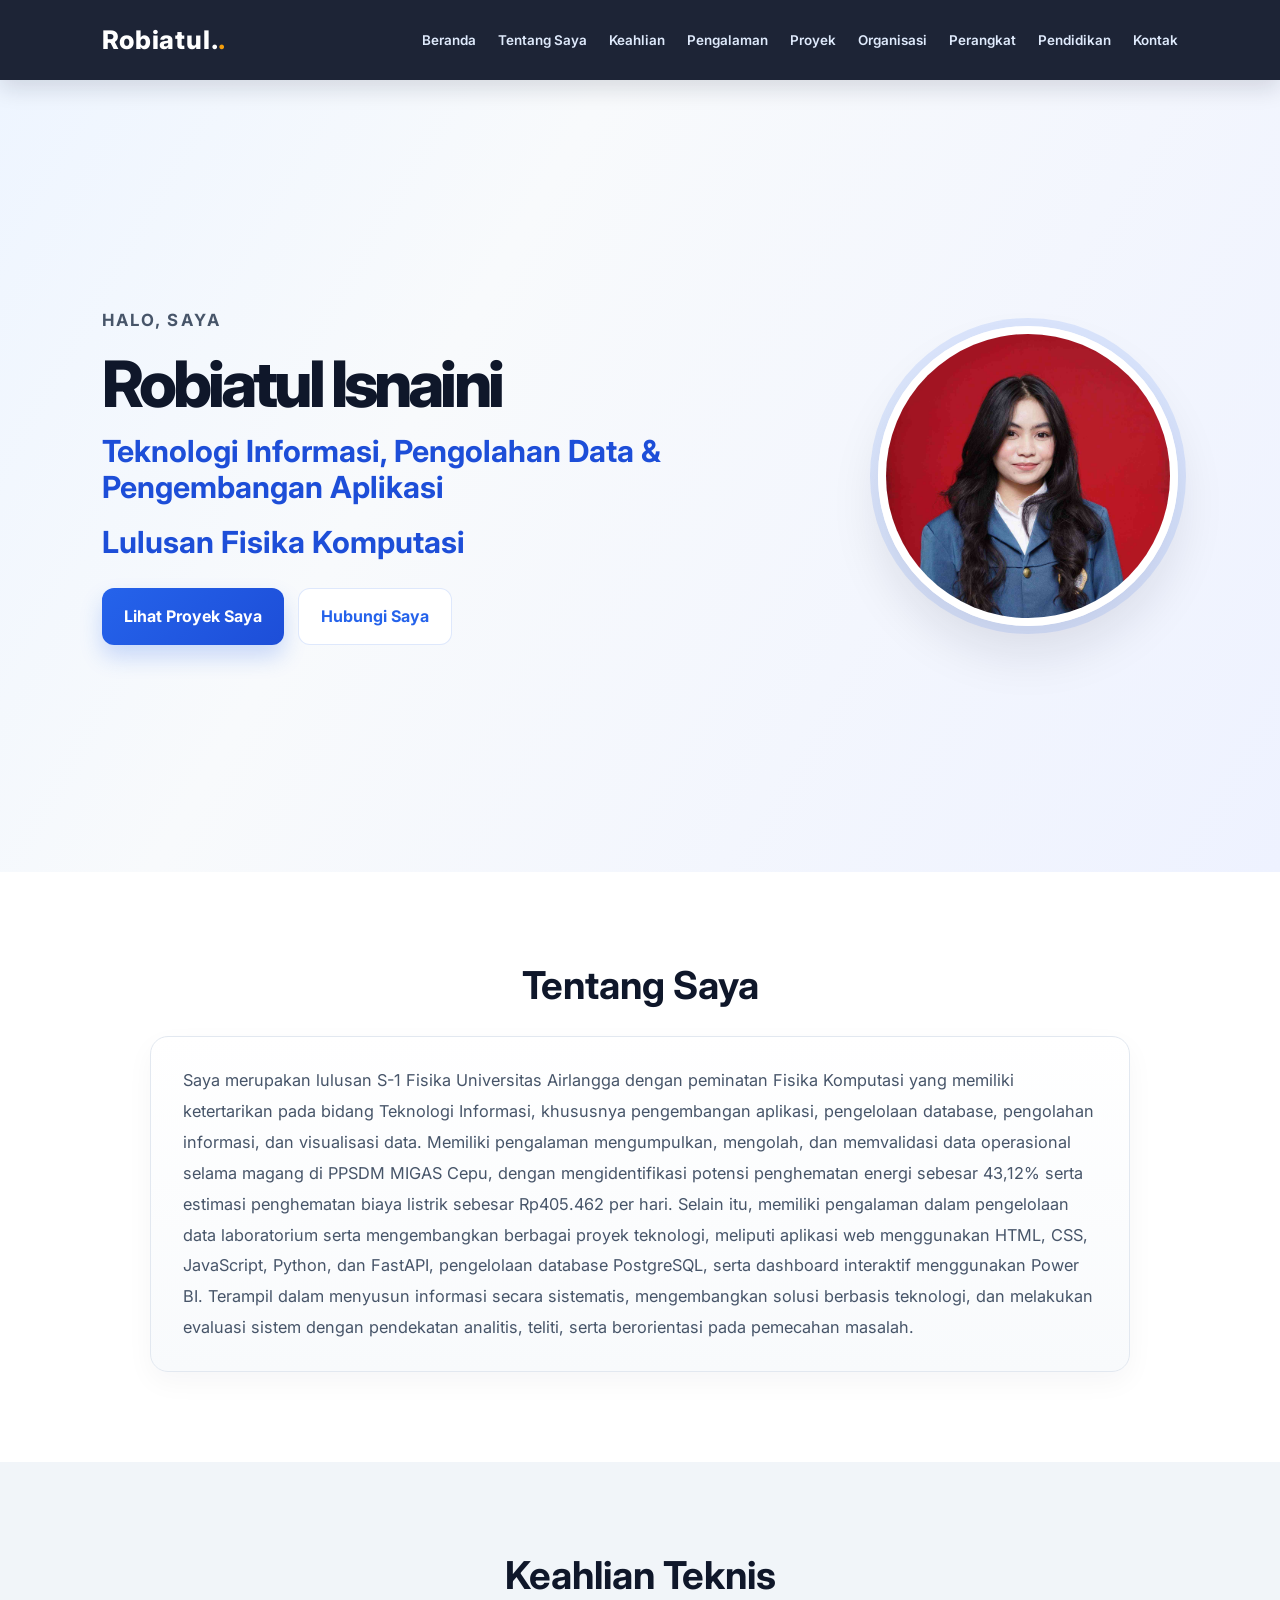
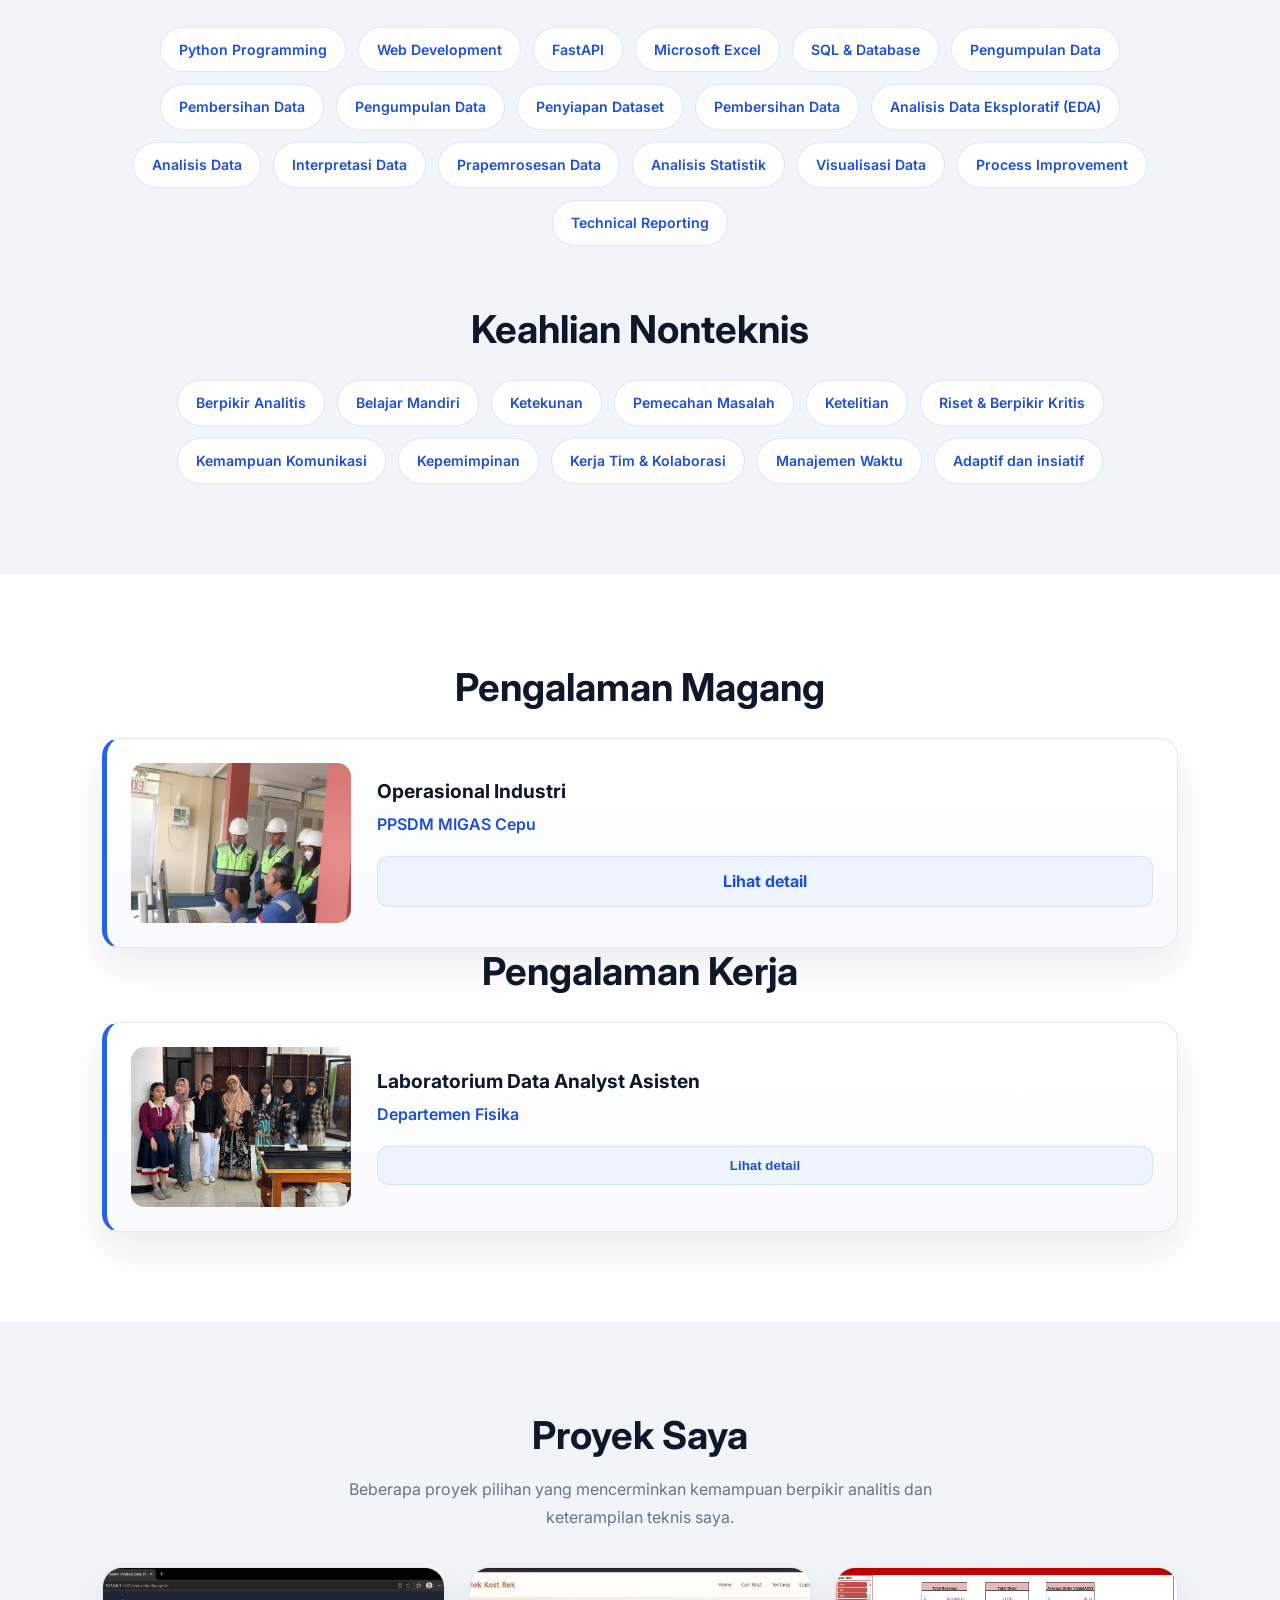
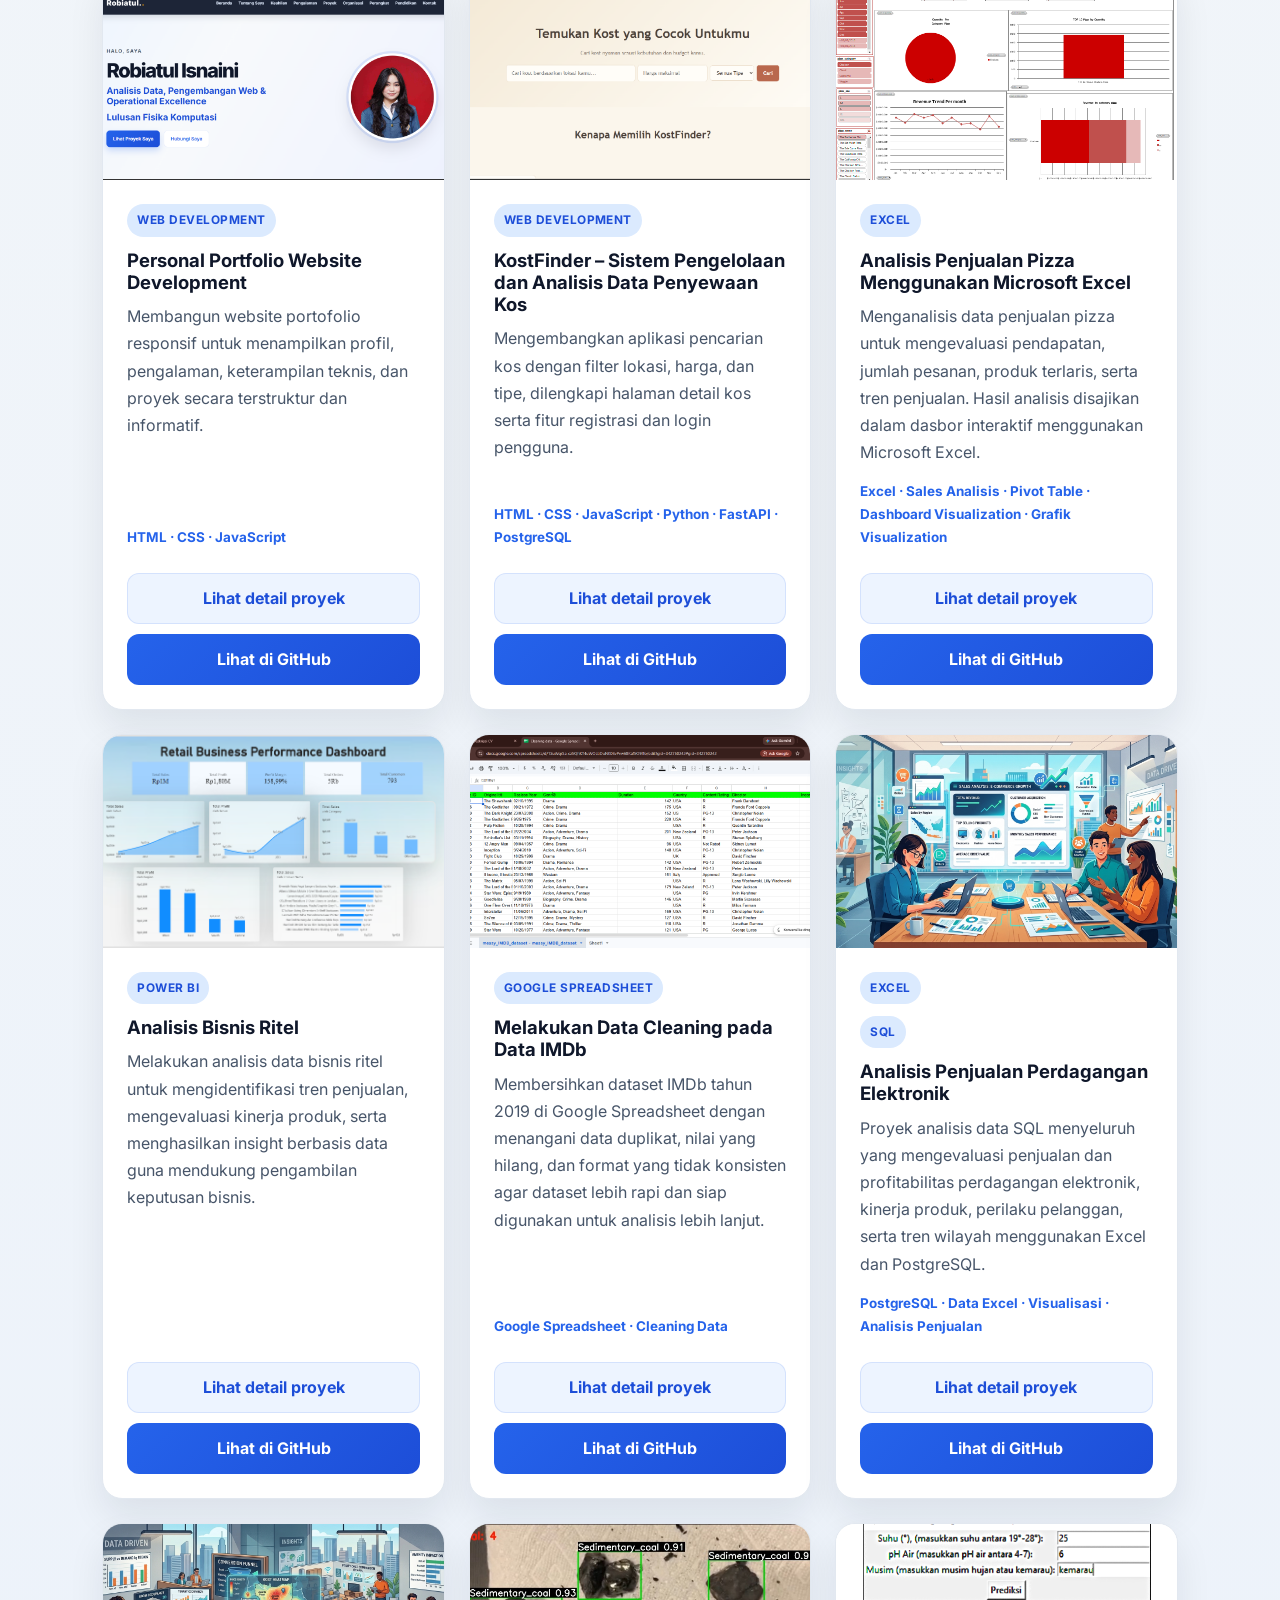
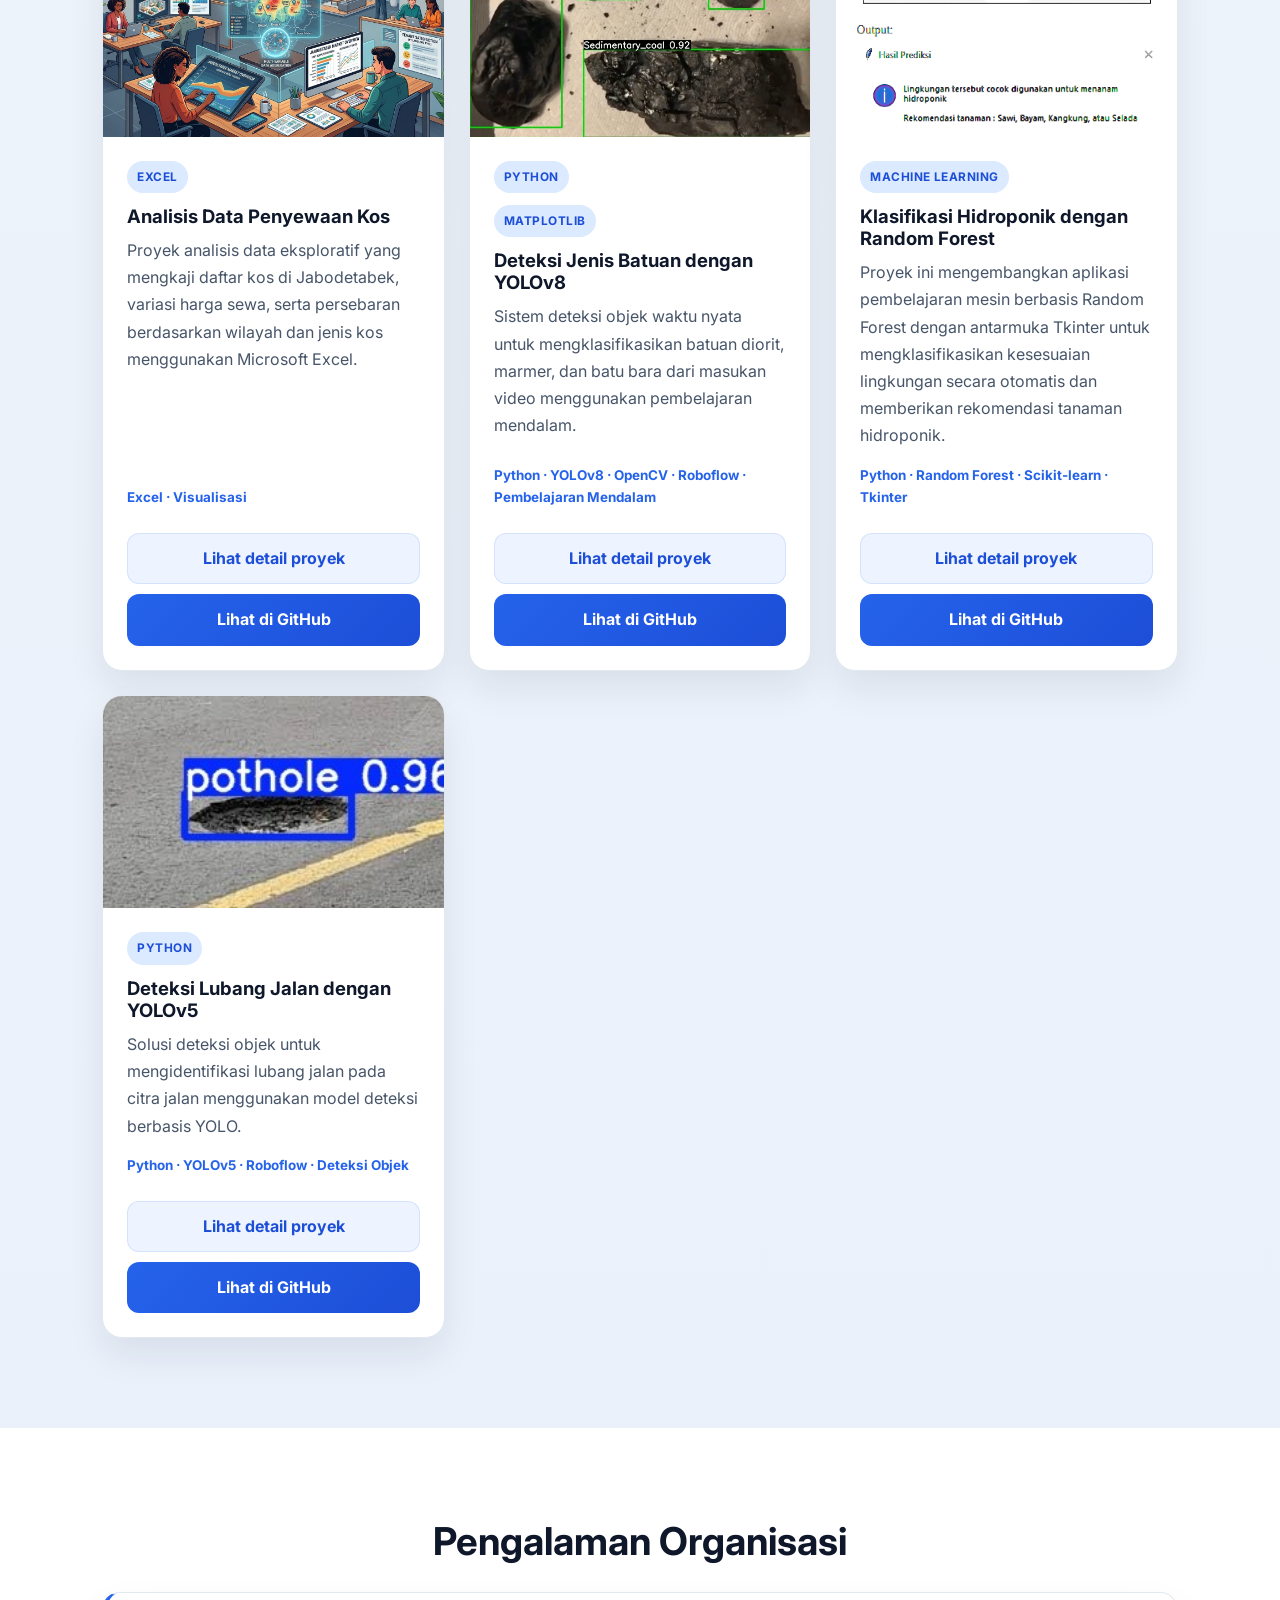
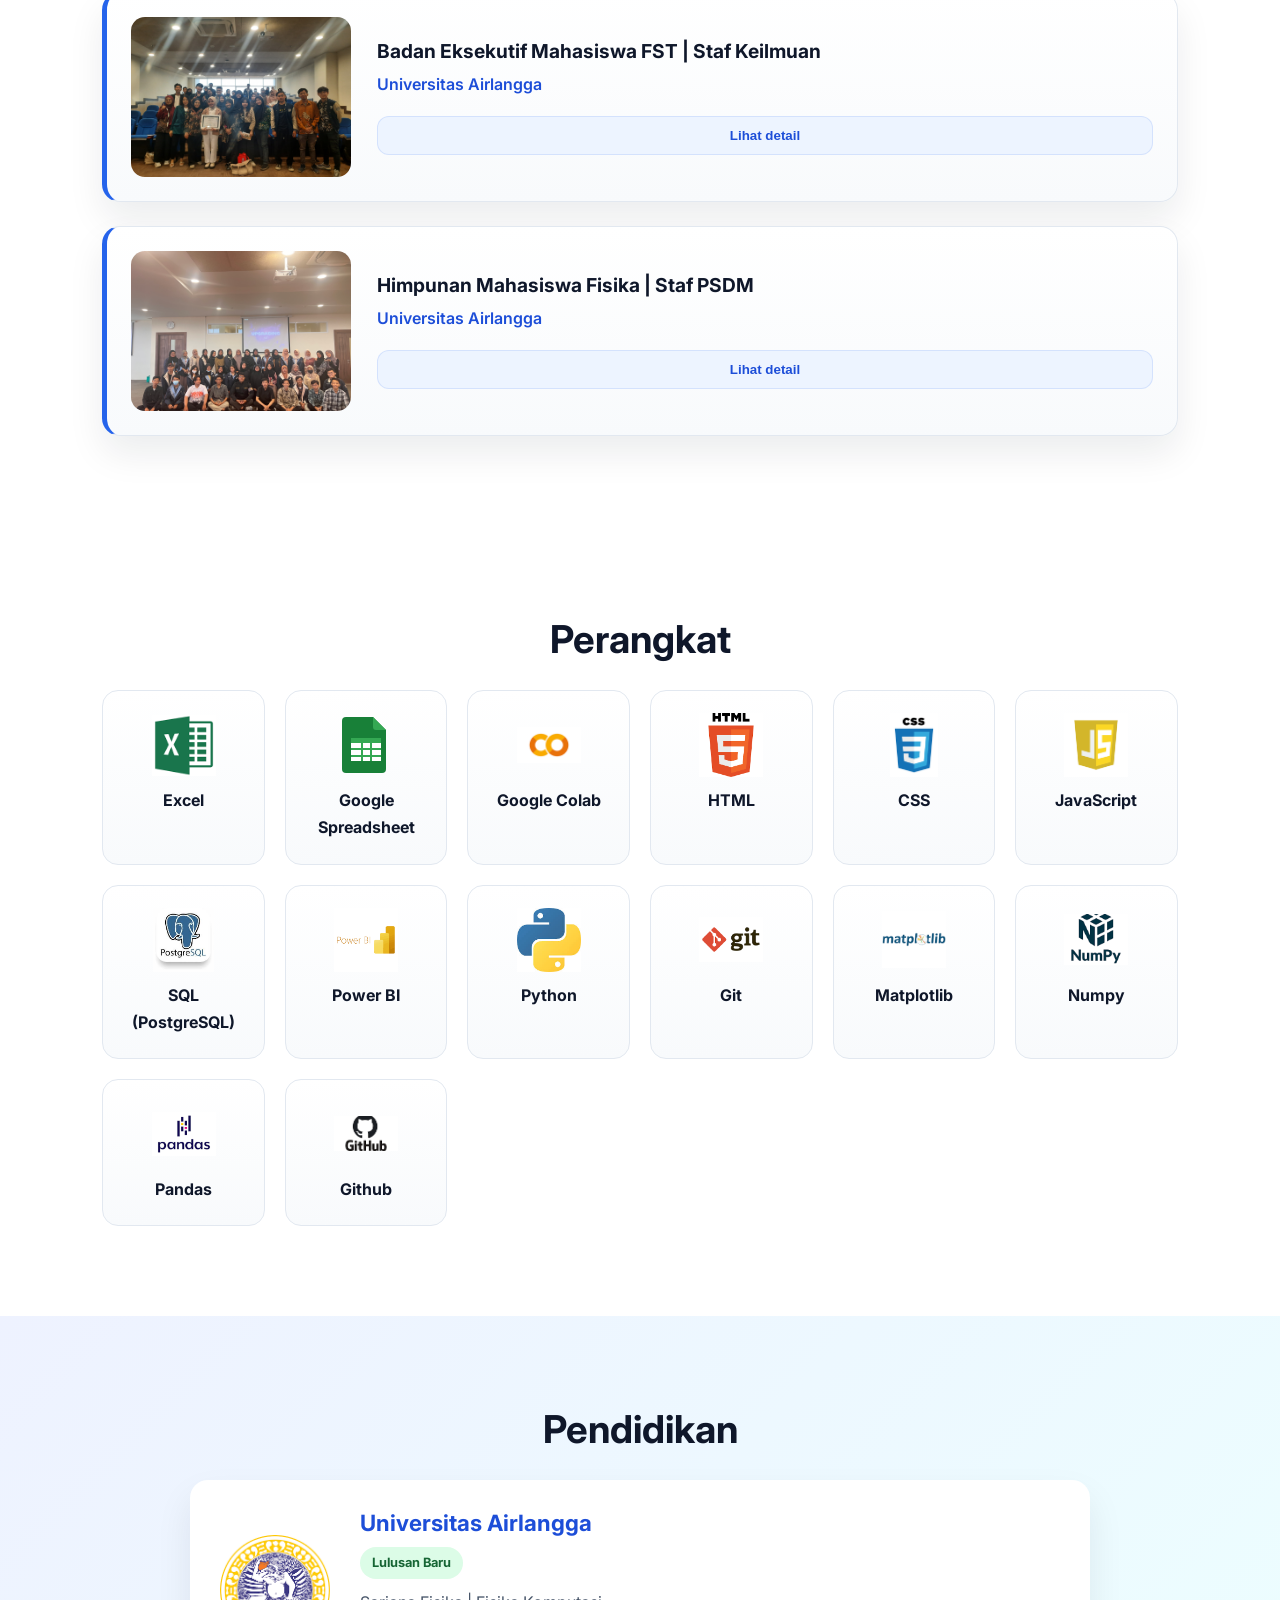
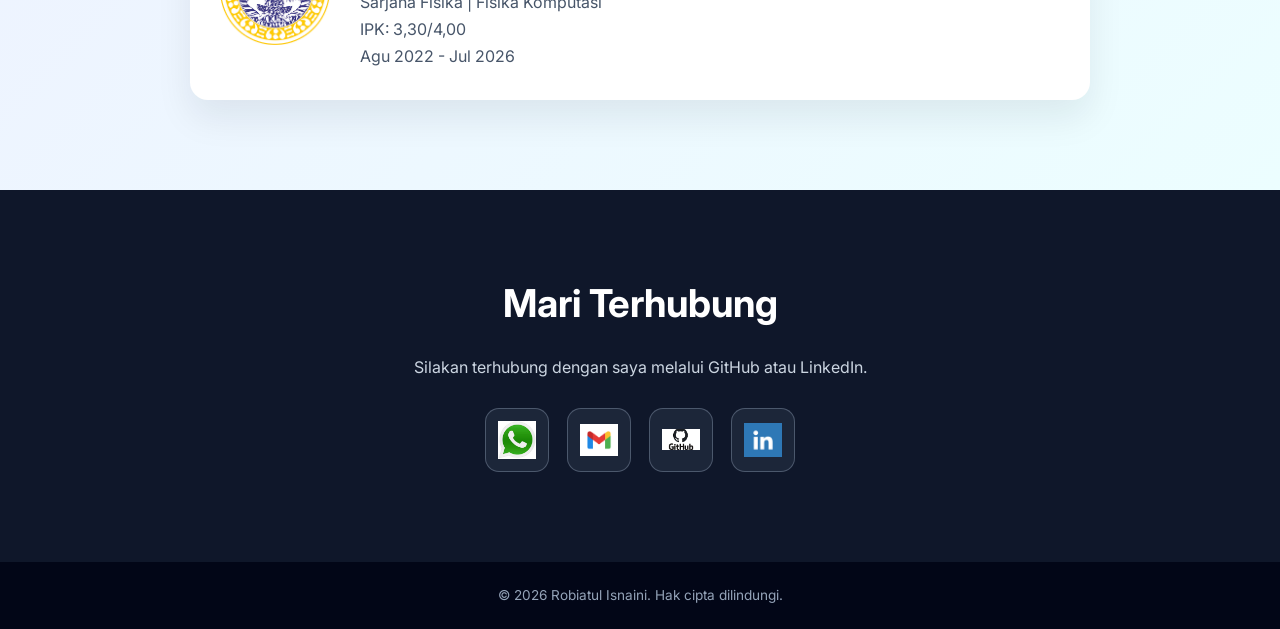
==== commit 08eaec2b: "Update index.html" ====
--- a/index.html
+++ b/index.html
@@ -7,7 +7,7 @@
 
     <meta name="viewport" content="width=device-width, initial-scale=1.0">
 
-    <title>Robiatul Isnaini |  Analisis Data, Pengembangan Web & Operational Excellence</title>
+    <title>Robiatul Isnaini |  Teknologi Informasi, Pengolahan Data & Pengembangan Aplikasi</title>
 
     <link rel="stylesheet" href="style.css">
 
@@ -41,7 +41,7 @@
         <div class="hero-text">
             <p class="hero-tag">Halo, saya</p>
             <h1>Robiatul Isnaini</h1>
-            <h2>Analisis Data, Pengembangan Web & Operational Excellence</h2>
+            <h2>Teknologi Informasi, Pengolahan Data & Pengembangan Aplikasi</h2>
             <h2>Lulusan Fisika Komputasi</h2>
 
 
@@ -63,7 +63,7 @@
         <div class="about-card">
             <p>
 
-                Saya merupakan Fresh Graduate S-1 Fisika Universitas Airlangga dengan peminatan Fisika Komputasi, yang memiliki ketertarikan pada analisis data, pengembangan aplikasi berbasis web, dan peningkatan efisiensi operasional. Memiliki pengalaman mengolah dan menganalisis data konsumsi energi di Operasional Industri PPSDM MIGAS Cepu dengan mengidentifikasi potensi penghematan energi sebesar 43,12% serta mengestimasi penghematan biaya listrik Rp405.462 per hari. Selain itu, berpengalaman mengolah data eksperimen sebagai Asisten Operasional Laboratorium Fisika dan mengembangkan proyek berbasis Python, SQL, serta FastAPI. Terbiasa bekerja secara analitis, sistematis, dan berorientasi pada pemecahan masalah untuk menghasilkan solusi berbasis data.
+                Saya merupakan lulusan S-1 Fisika Universitas Airlangga dengan peminatan Fisika Komputasi yang memiliki ketertarikan pada bidang Teknologi Informasi, khususnya pengembangan aplikasi, pengelolaan database, pengolahan informasi, dan visualisasi data. Memiliki pengalaman mengumpulkan, mengolah, dan memvalidasi data operasional selama magang di PPSDM MIGAS Cepu, dengan mengidentifikasi potensi penghematan energi sebesar 43,12% serta estimasi penghematan biaya listrik sebesar Rp405.462 per hari. Selain itu, memiliki pengalaman dalam pengelolaan data laboratorium serta mengembangkan berbagai proyek teknologi, meliputi aplikasi web menggunakan HTML, CSS, JavaScript, Python, dan FastAPI, pengelolaan database PostgreSQL, serta dashboard interaktif menggunakan Power BI. Terampil dalam menyusun informasi secara sistematis, mengembangkan solusi berbasis teknologi, dan melakukan evaluasi sistem dengan pendekatan analitis, teliti, serta berorientasi pada pemecahan masalah.
             </p>
         </div>
     </section>
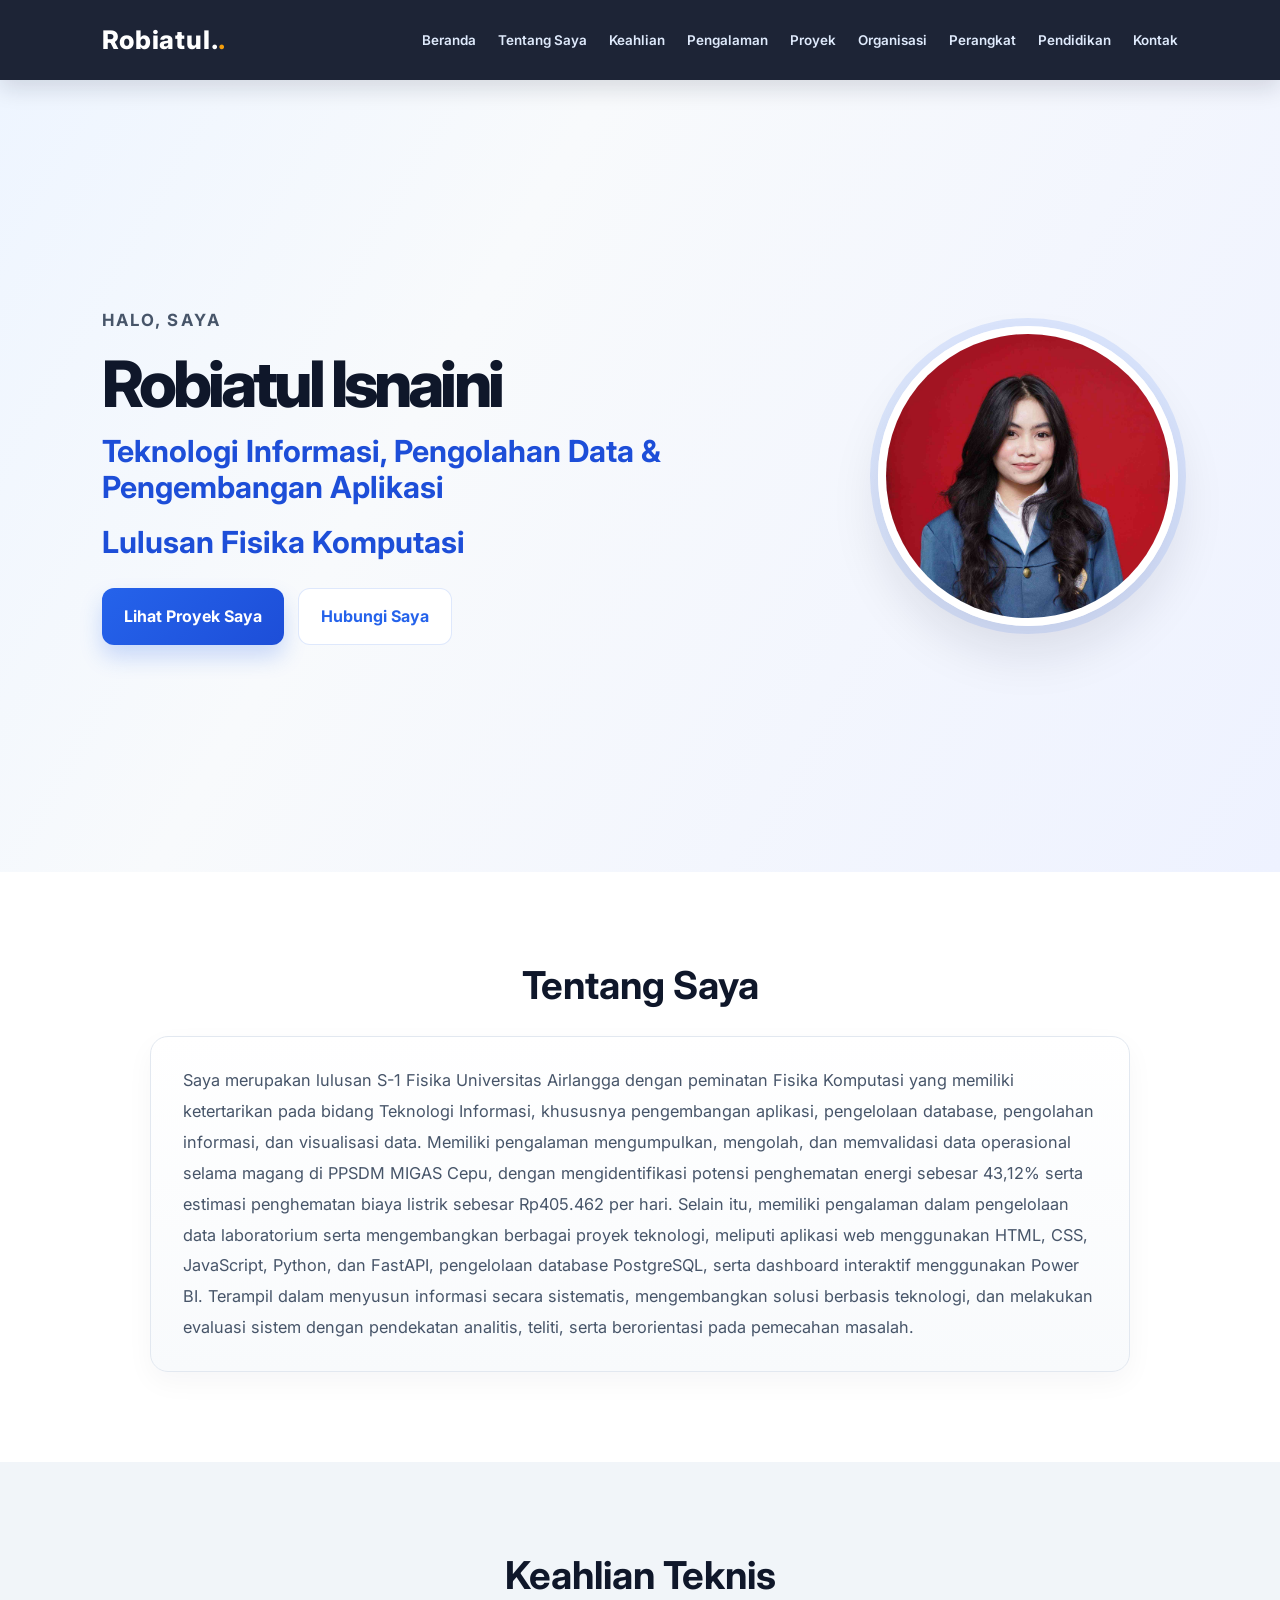
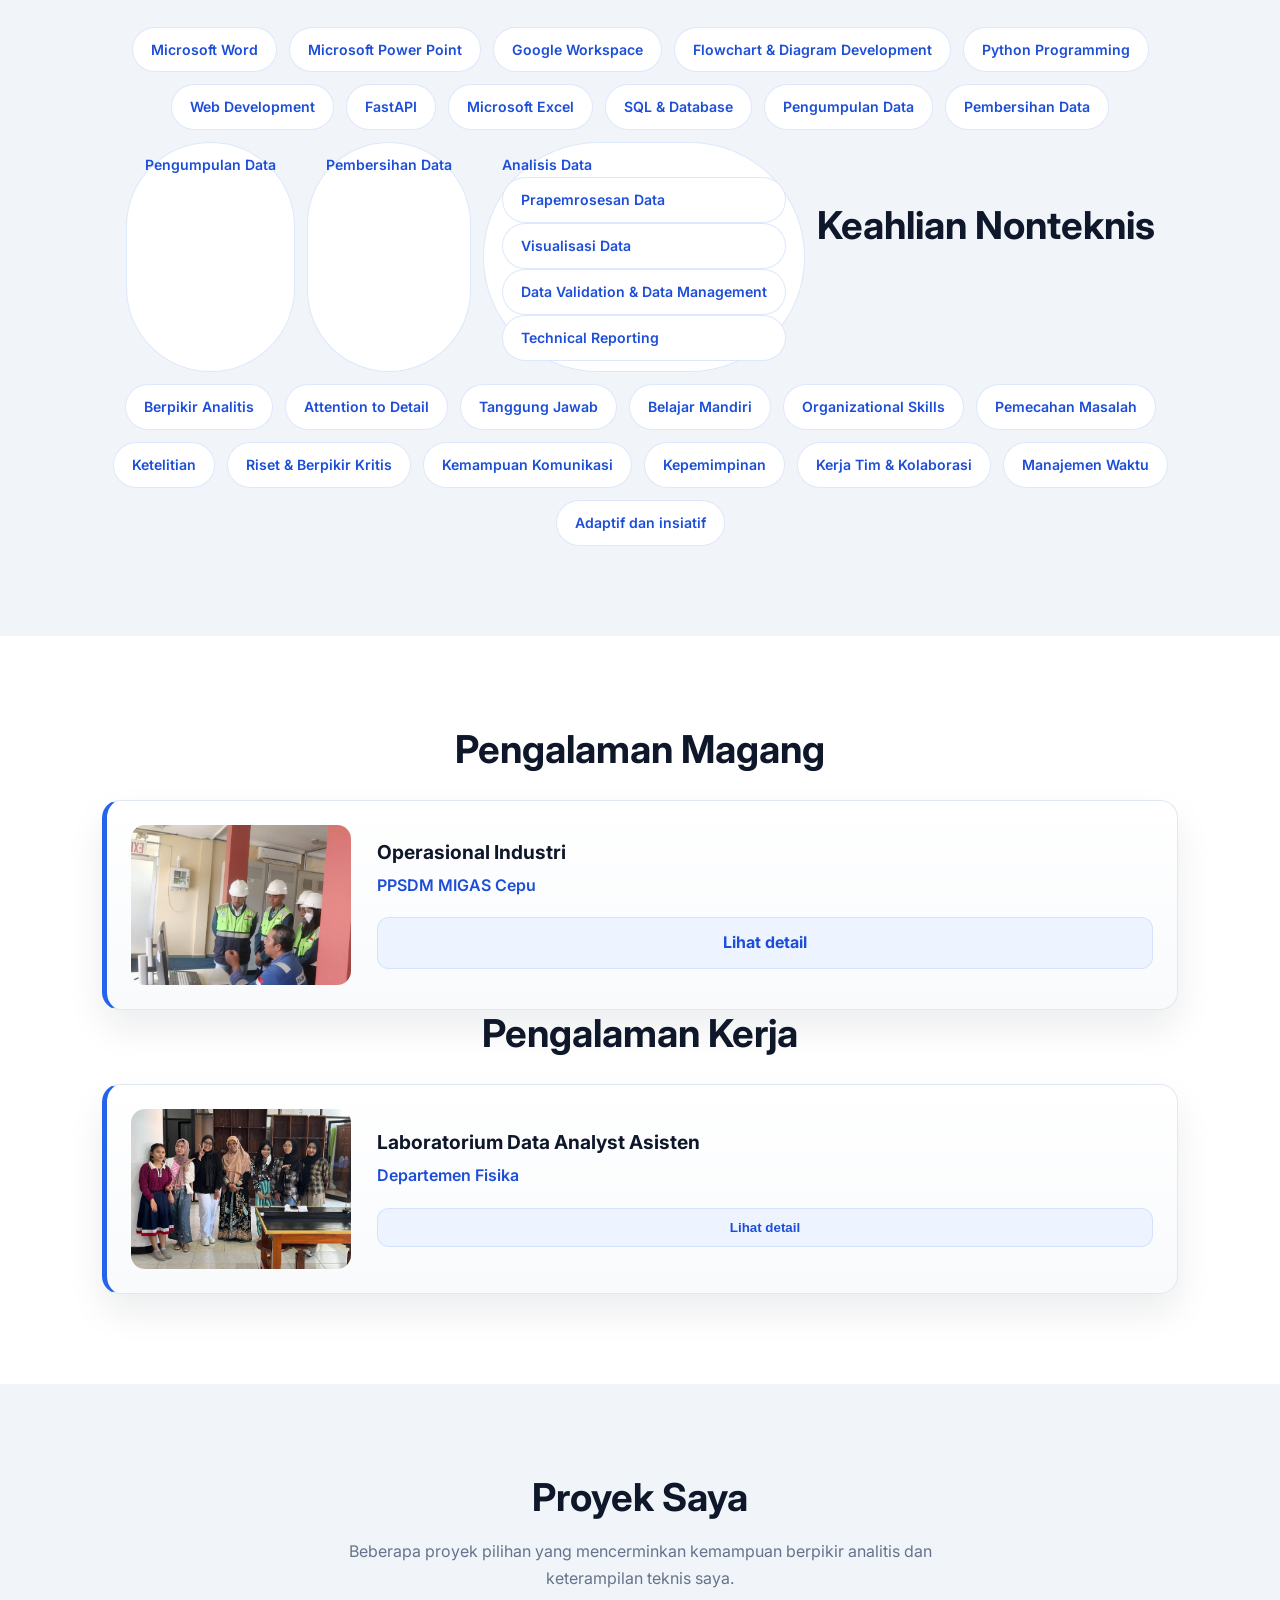
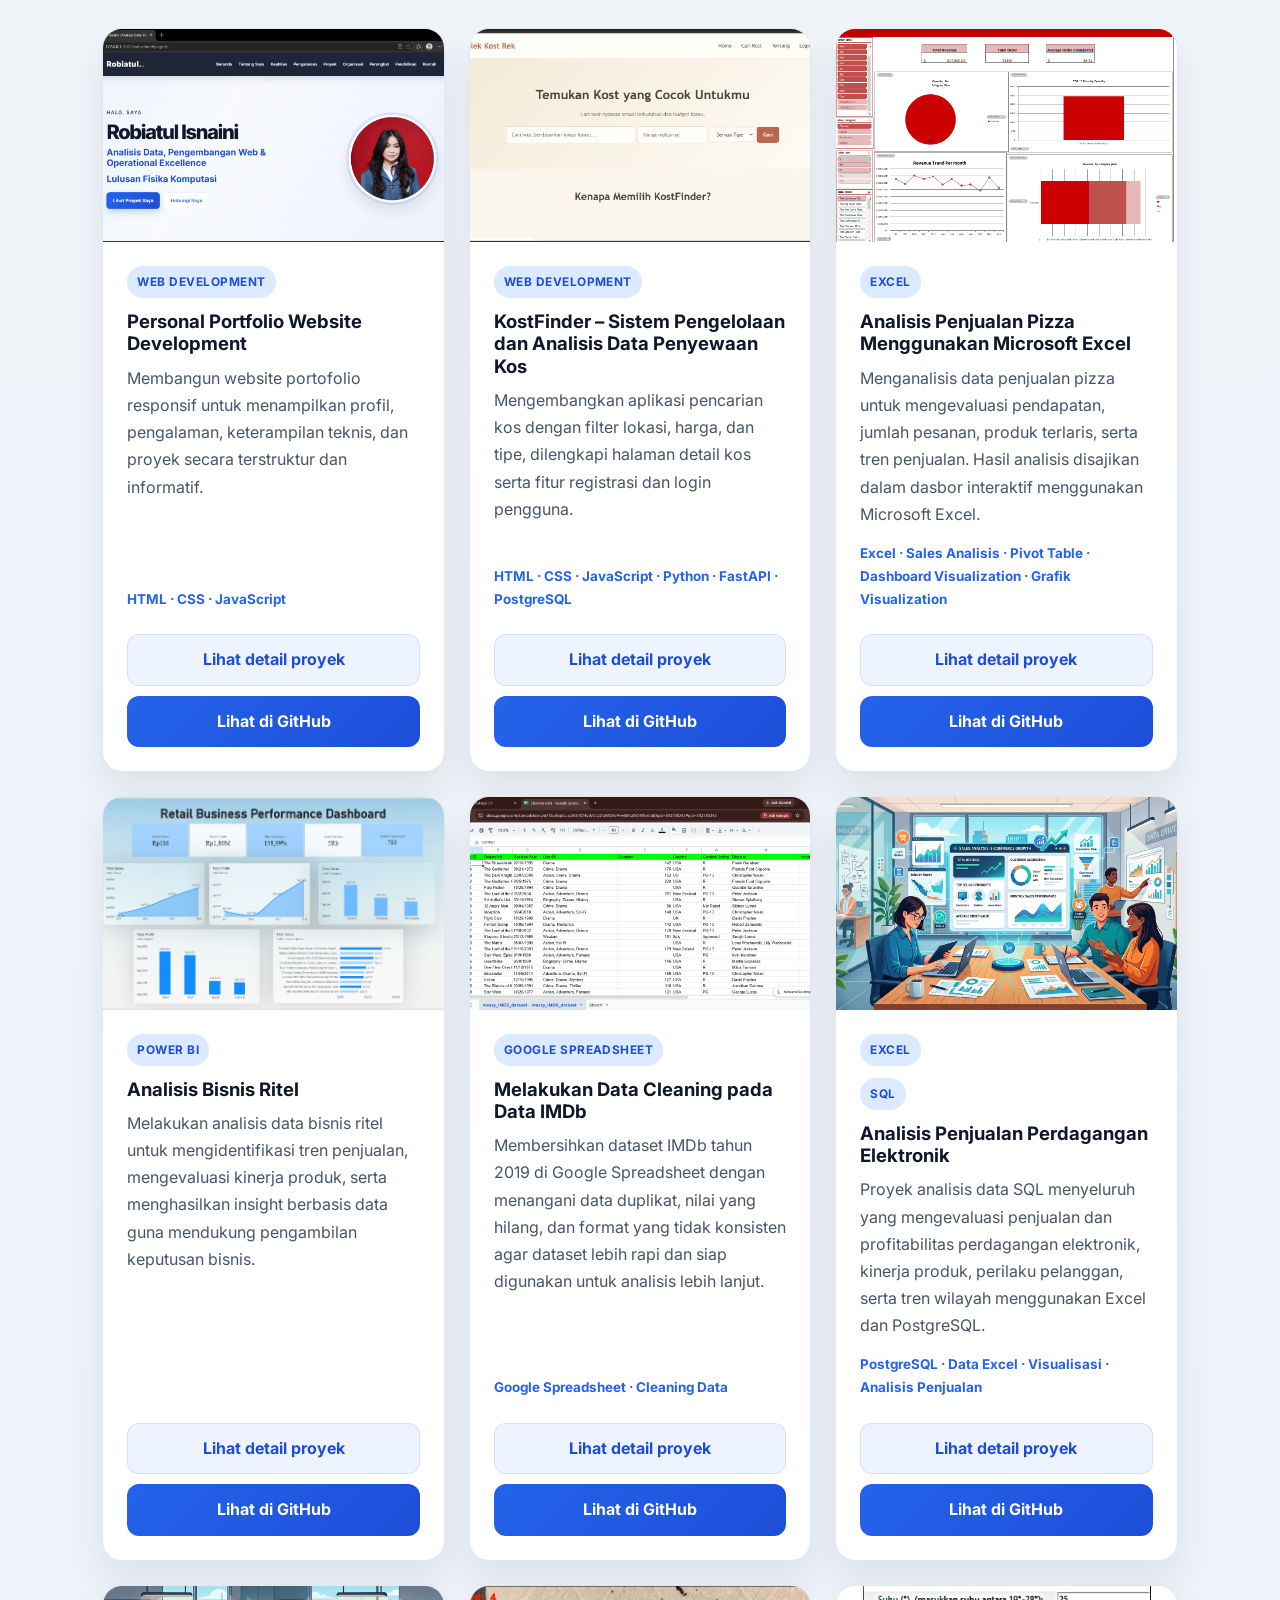
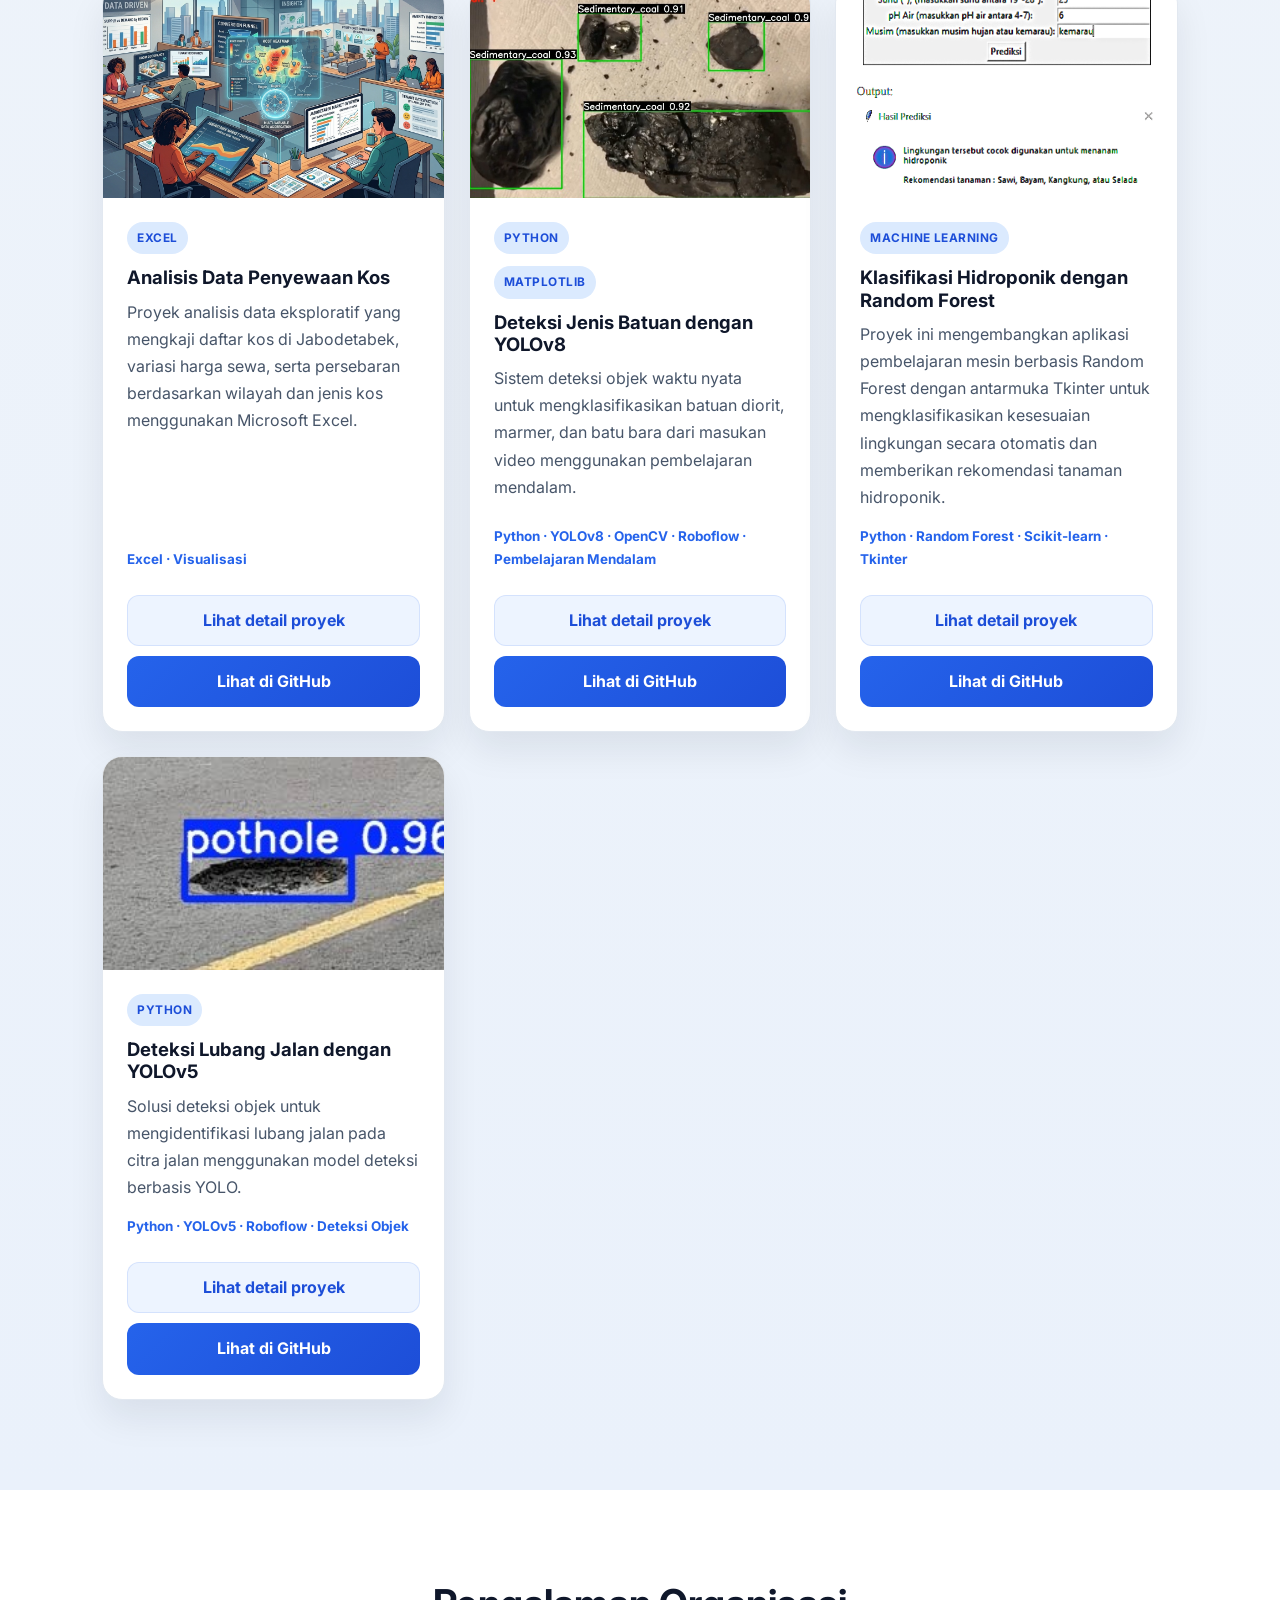
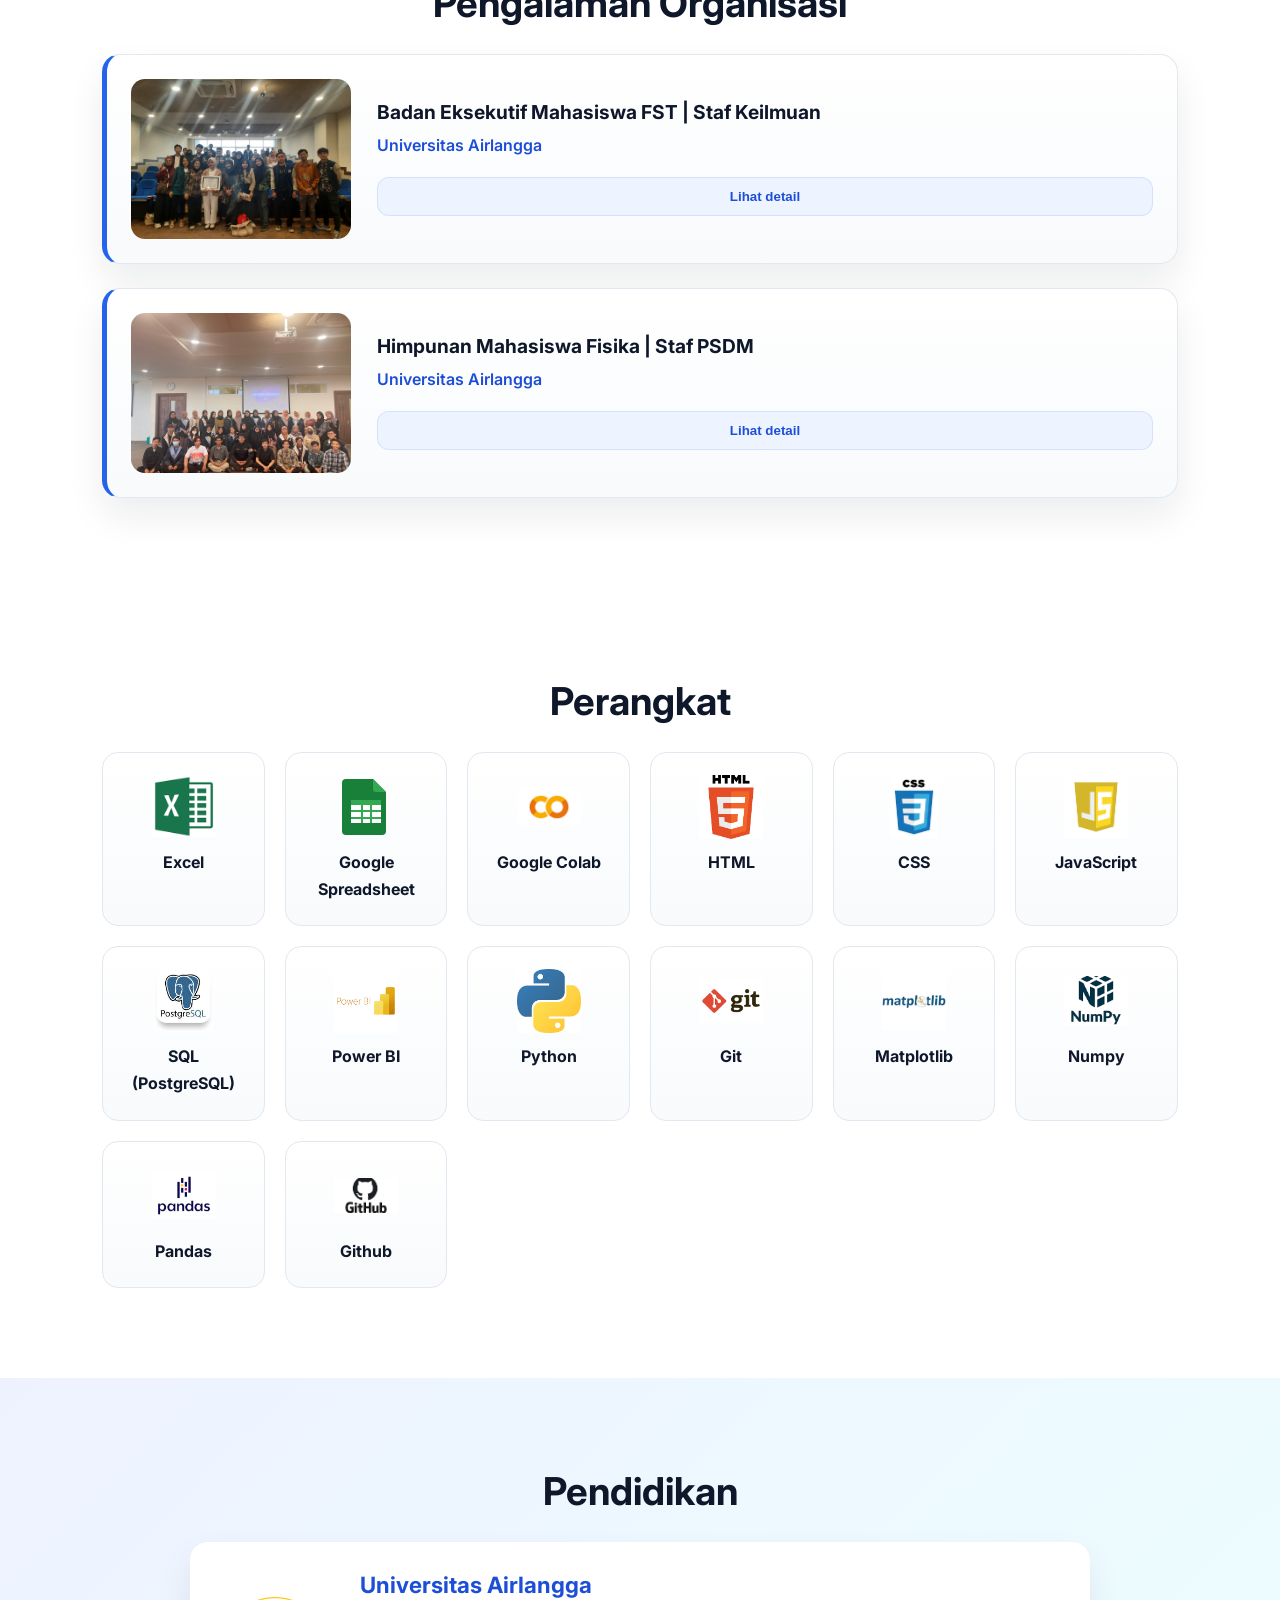
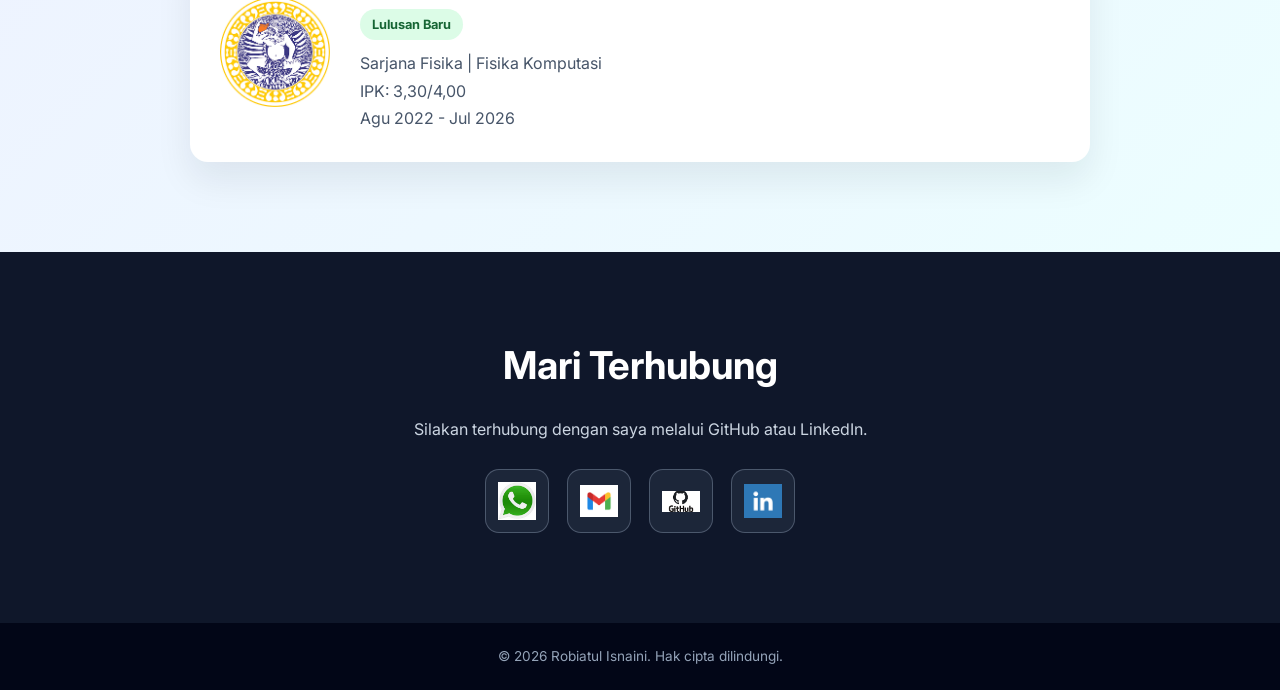
==== commit 76afa811: "Update index.html" ====
--- a/index.html
+++ b/index.html
@@ -73,6 +73,10 @@
     <section id="skills" class="skills">
         <h2>Keahlian Teknis</h2>
         <div class="skills-container">
+            <div class="skill">Microsoft Word</div>
+            <div class="skill">Microsoft Power Point</div>
+            <div class="skill">Google Workspace</div>
+            <div class="skill">Flowchart & Diagram Development</div>
             <div class="skill">Python Programming</div>
             <div class="skill">Web Development</div>
             <div class="skill">FastAPI</div>
@@ -81,23 +85,21 @@
             <div class="skill">Pengumpulan Data</div>
             <div class="skill">Pembersihan Data</div>
             <div class="skill">Pengumpulan Data</div>
-            <div class="skill">Penyiapan Dataset</div>
             <div class="skill">Pembersihan Data</div>
-            <div class="skill">Analisis Data Eksploratif (EDA)</div>
-            <div class="skill">Analisis Data</div>
-            <div class="skill">Interpretasi Data</div>
+            <div class="skill">Analisis Data</di>
             <div class="skill">Prapemrosesan Data</div>
-            <div class="skill">Analisis Statistik</div>
             <div class="skill">Visualisasi Data</div>
-            <div class="skill">Process Improvement</div>
+            <div class="skill">Data Validation & Data Management</div>
             <div class="skill">Technical Reporting</div>
         </div>
 
         <h2>Keahlian Nonteknis</h2>
         <div class="skills-container">
             <div class="skill">Berpikir Analitis</div>
+            <div class="skill">Attention to Detail</div>
+            <div class="skill">Tanggung Jawab</div>
             <div class="skill">Belajar Mandiri</div>
-            <div class="skill">Ketekunan</div>
+            <div class="skill">Organizational Skills</div>
             <div class="skill">Pemecahan Masalah</div>
             <div class="skill">Ketelitian</div>
             <div class="skill">Riset & Berpikir Kritis</div>
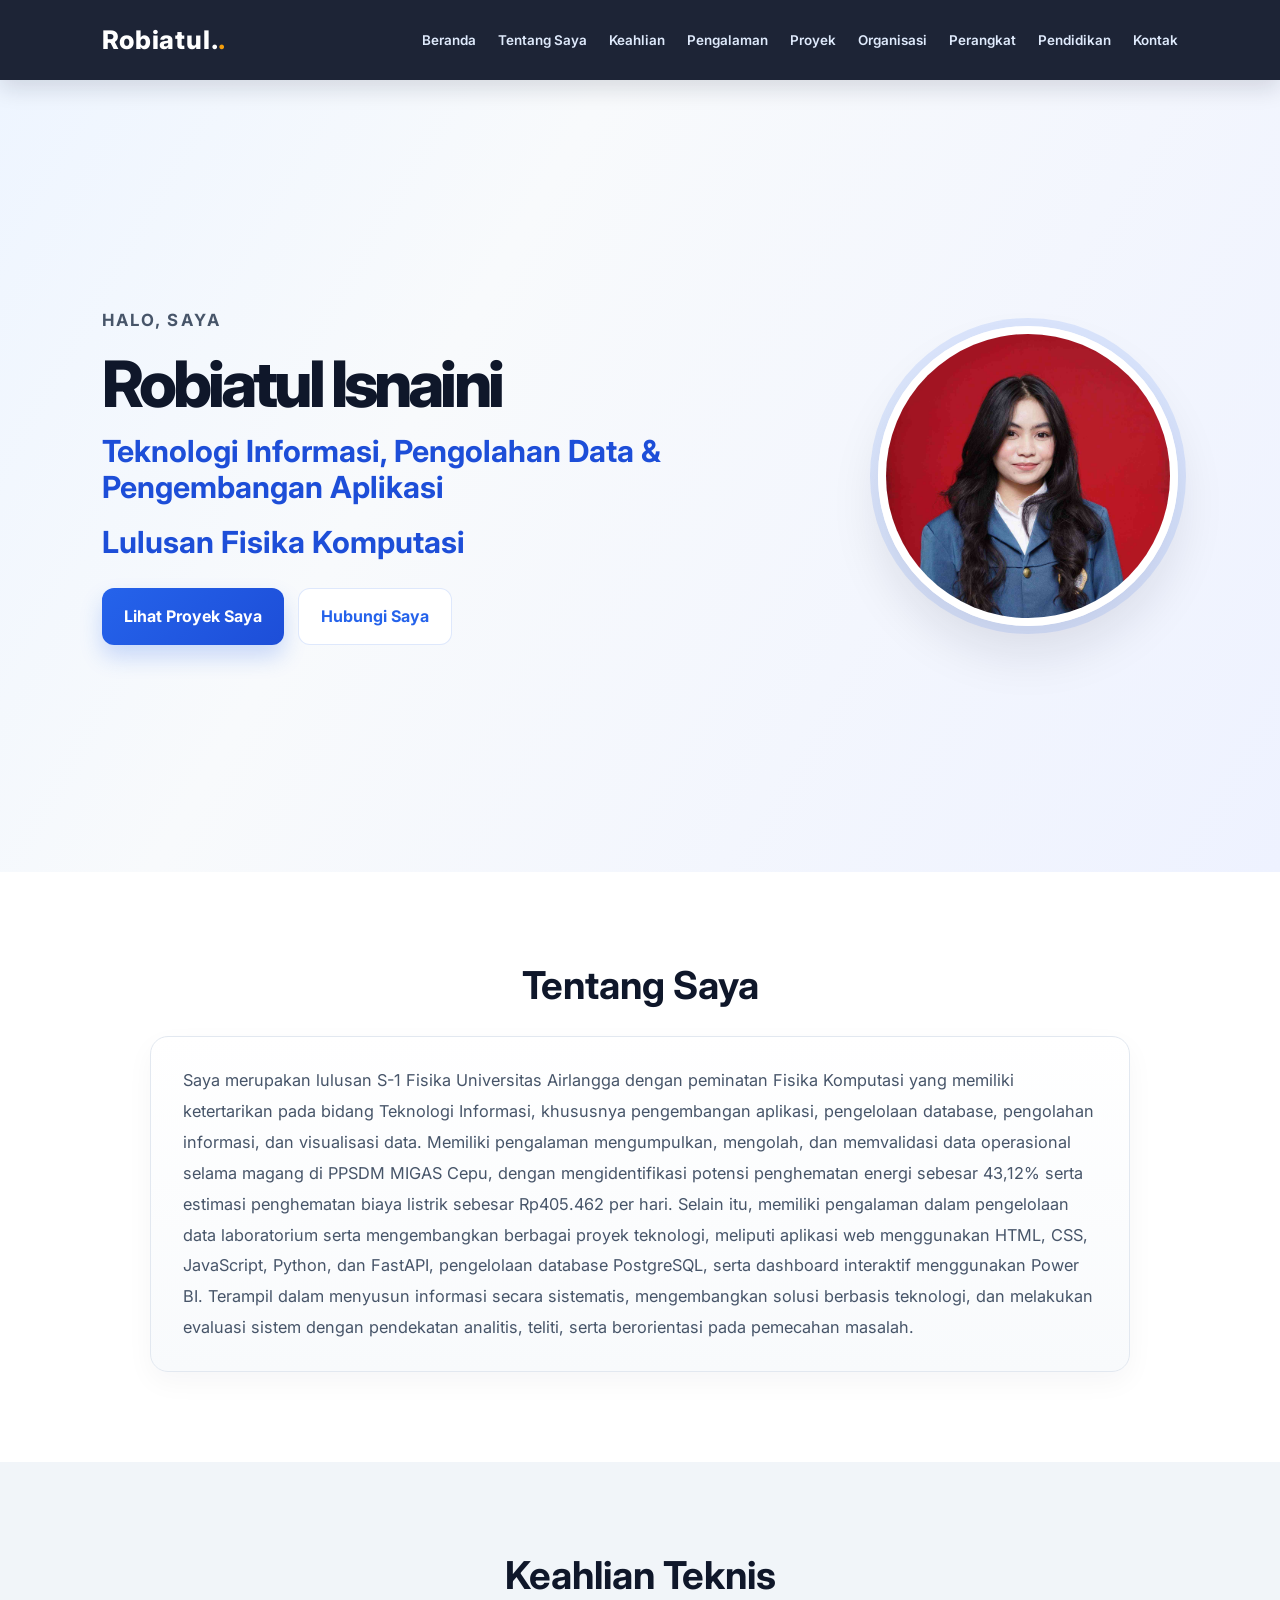
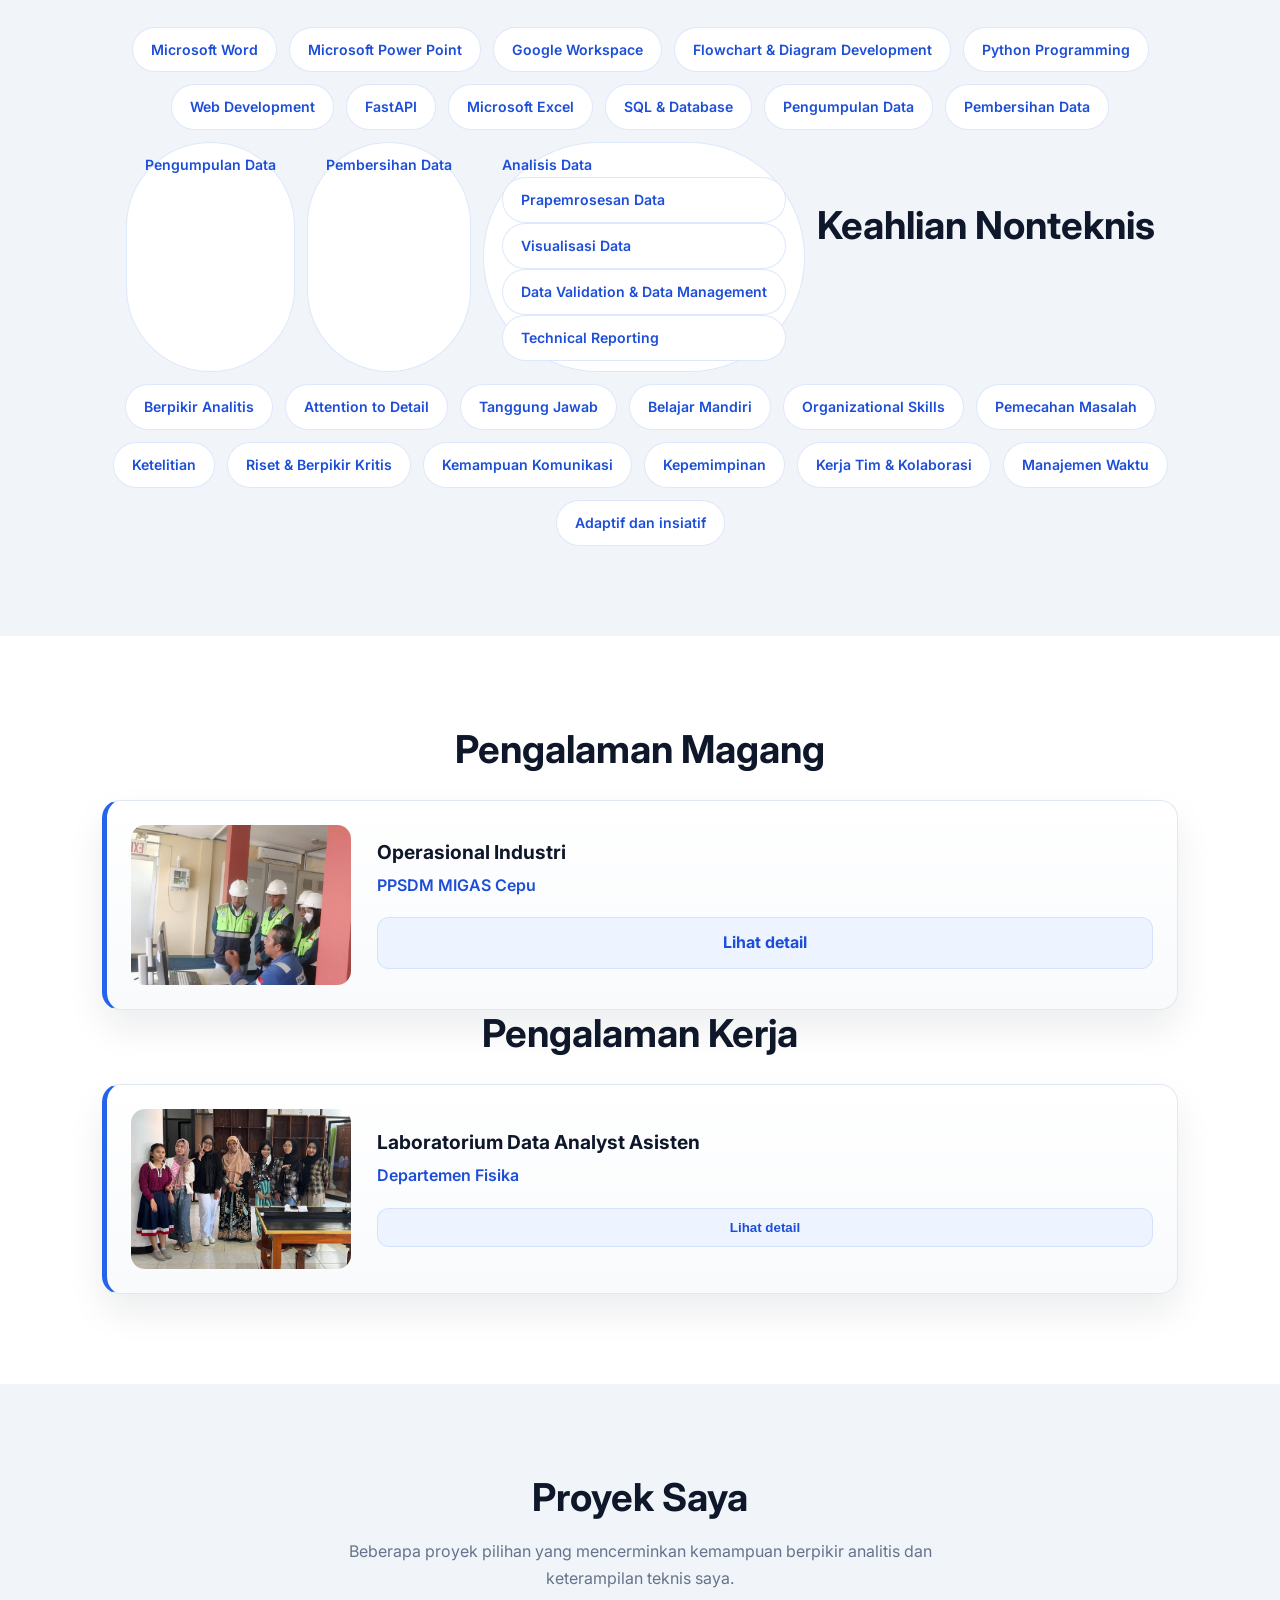
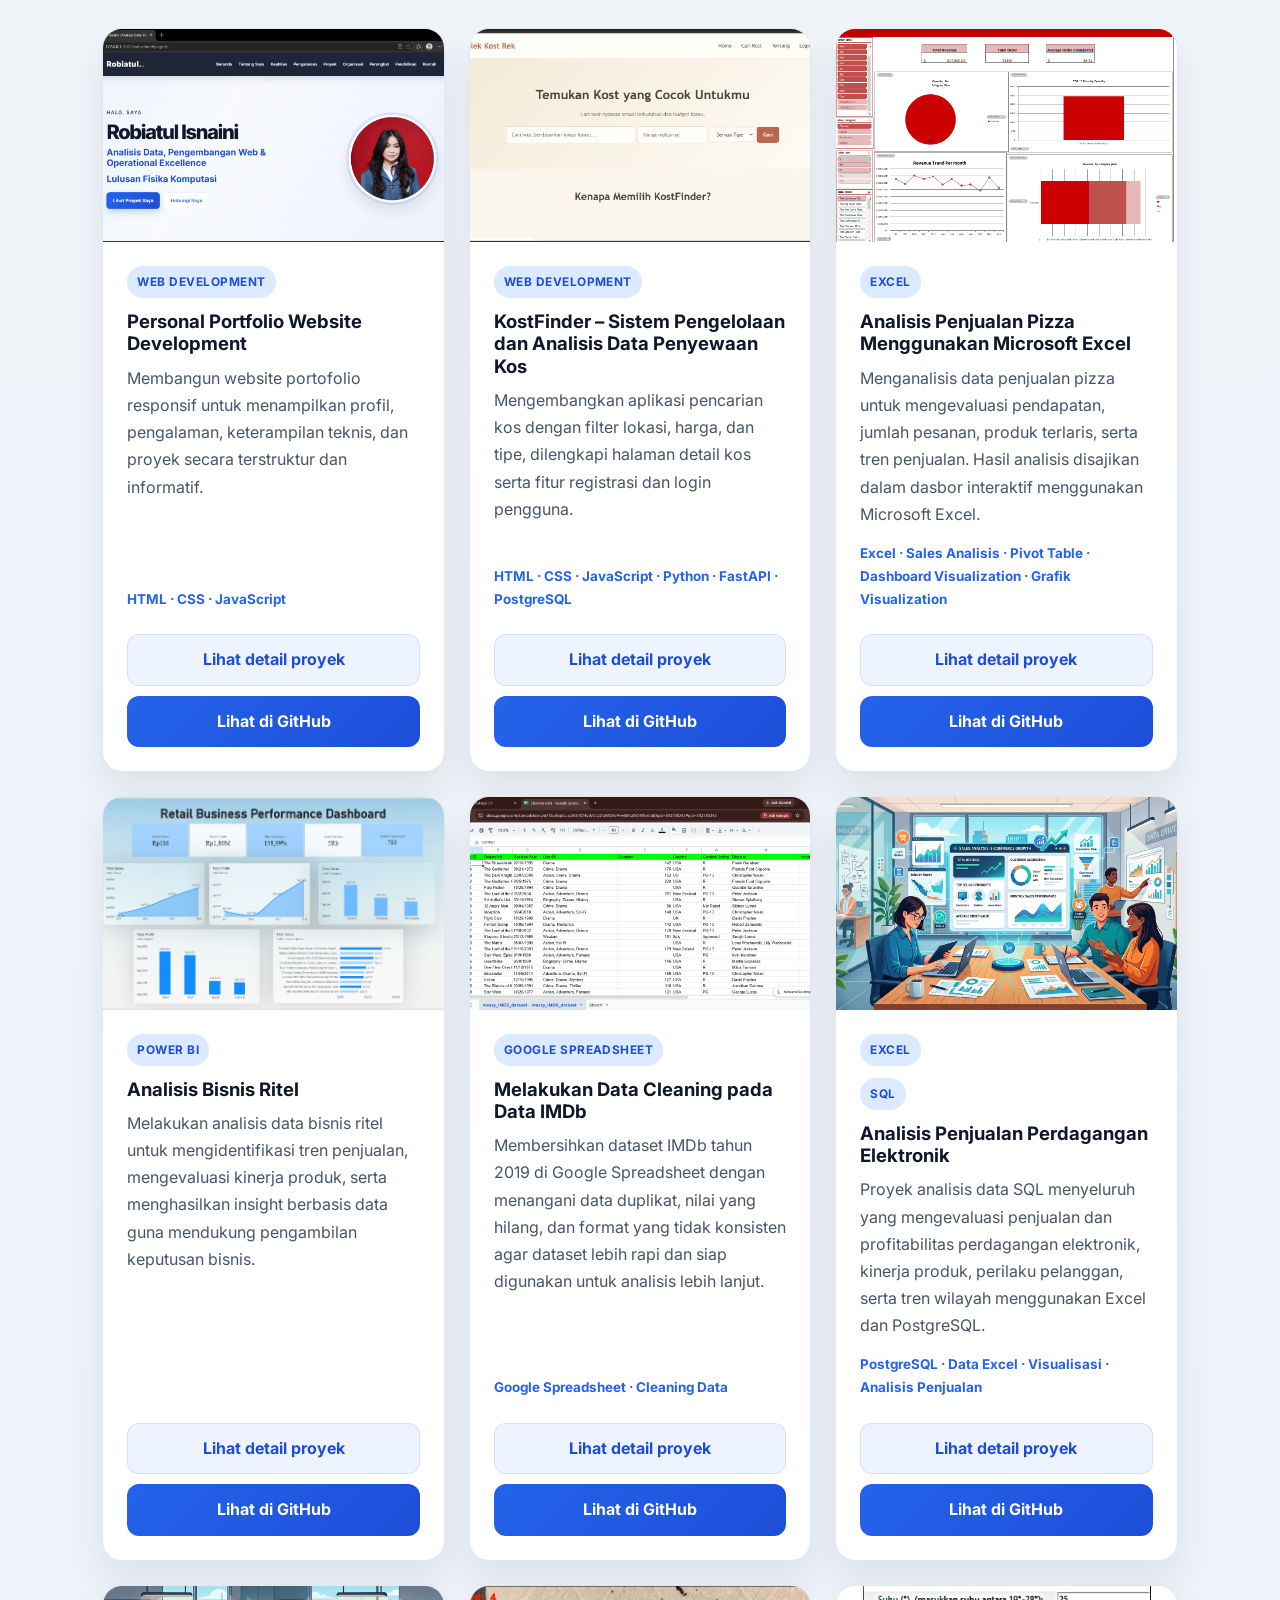
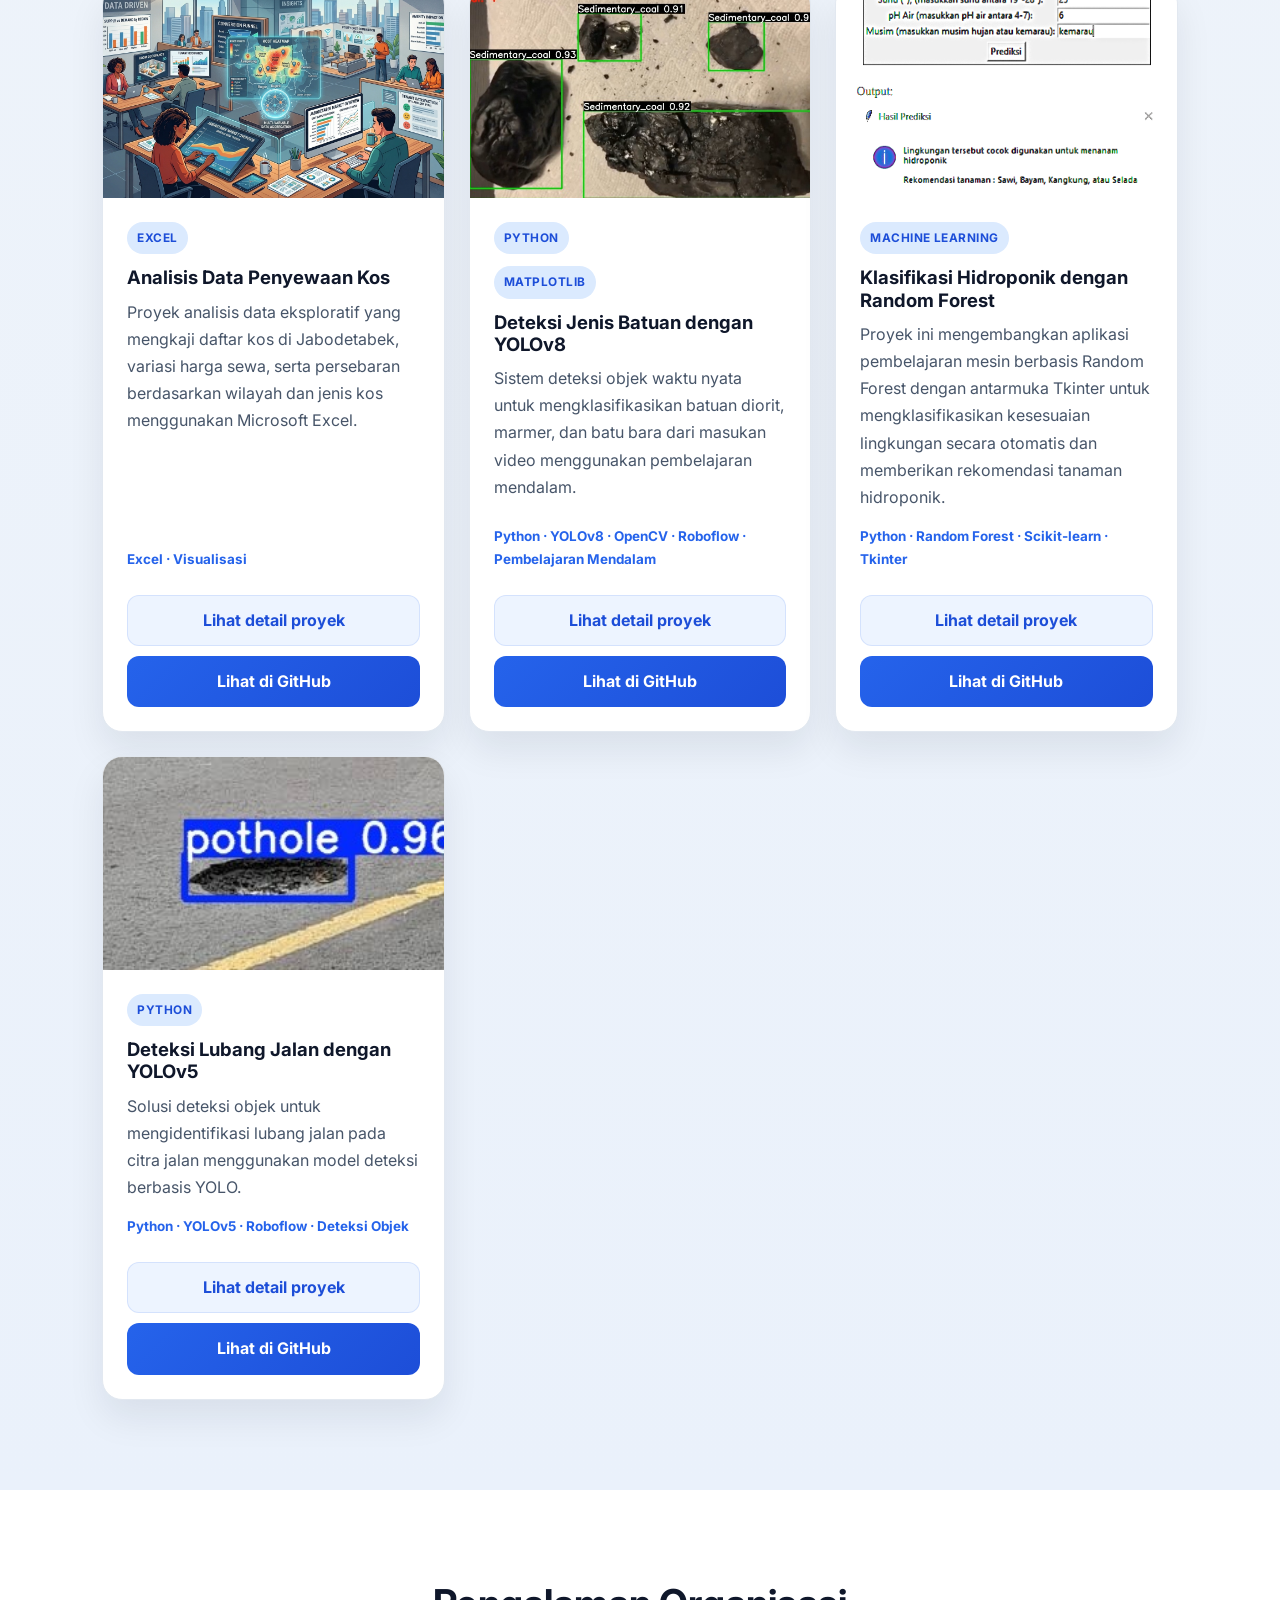
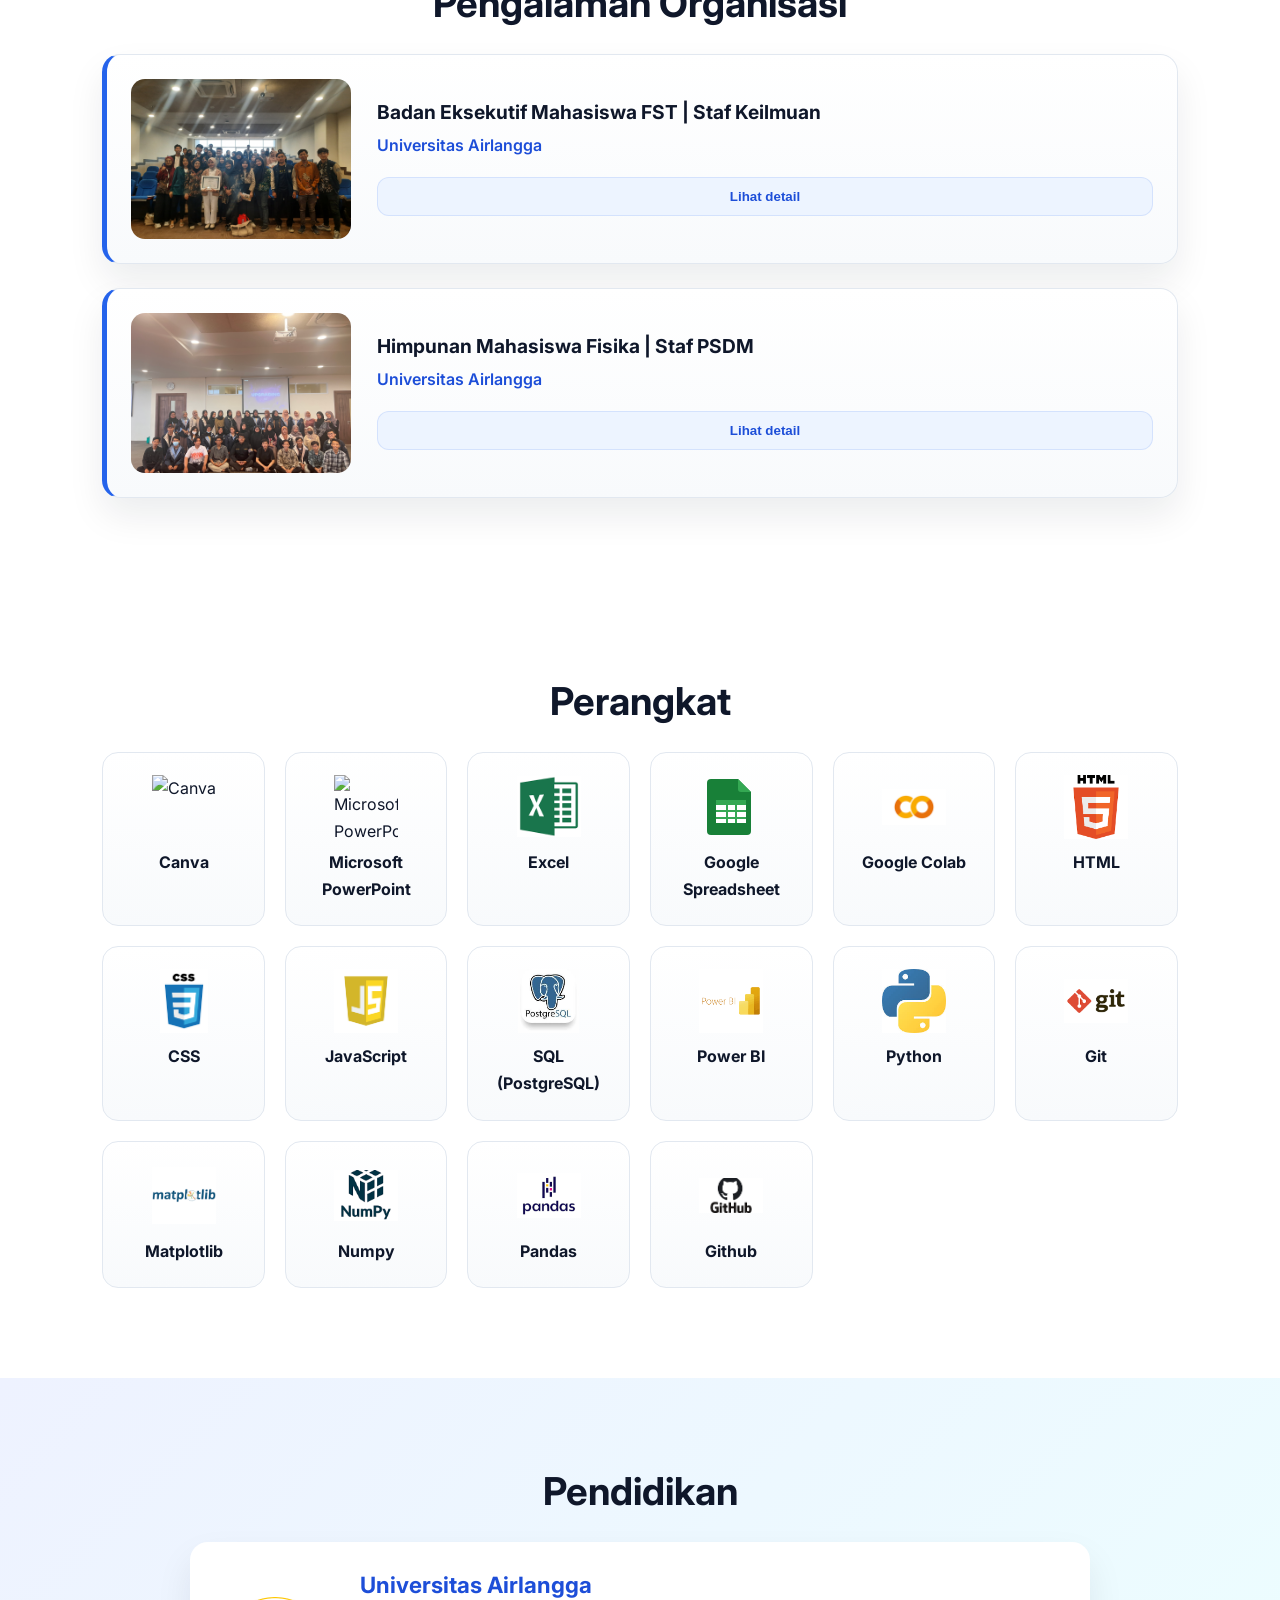
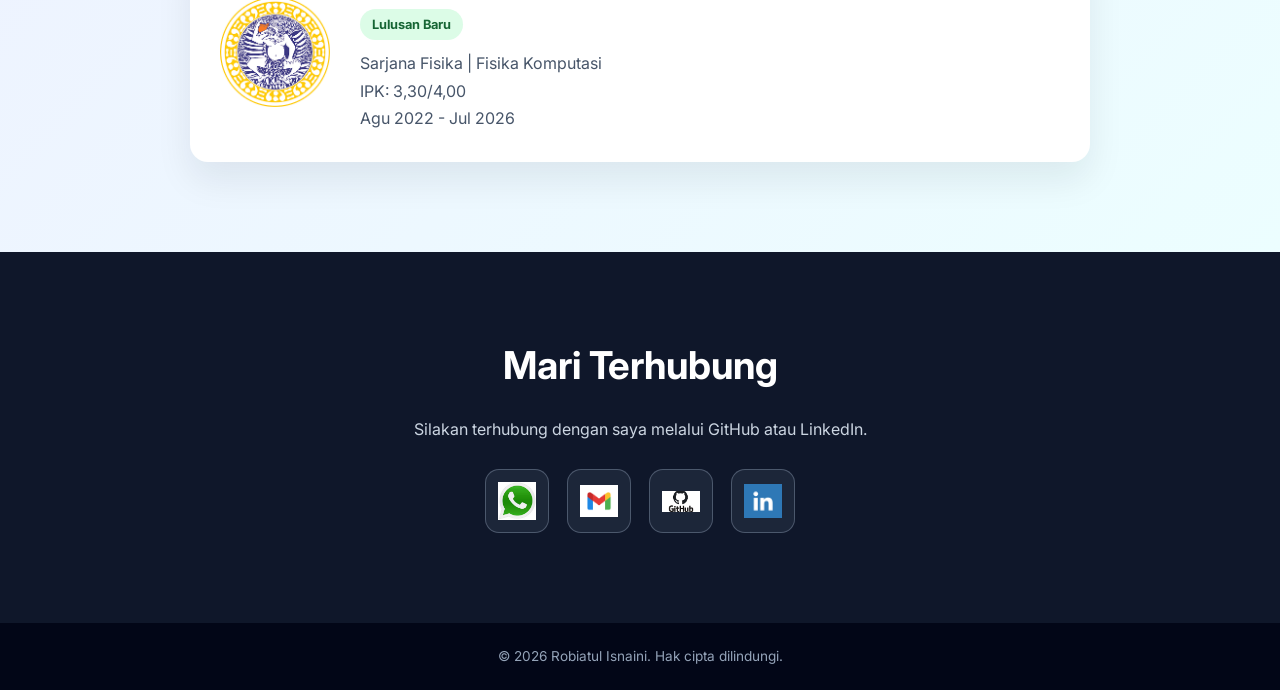
==== commit e4d03af1: "Update index.html" ====
--- a/index.html
+++ b/index.html
@@ -364,6 +364,8 @@
         <h2>Perangkat</h2>
 
         <div class="tools-container">
+            <div class="tool"><img src="images/canva_1.png" alt="Canva"><p>Canva</p></div>
+            <div class="tool"><img src="images/powerpoint.png" alt="Microsoft PowerPoint"><p>Microsoft PowerPoint</p></div>
             <div class="tool"><img src="images/excel.png" alt="Excel"><p>Excel</p></div>
             <div class="tool"><img src="images/google-spreadsheet.svg" alt="Google Spreadsheet"><p>Google Spreadsheet</p></div>
             <div class="tool"><img src="images/colab.png" alt="Google Colab"><p>Google Colab</p></div>
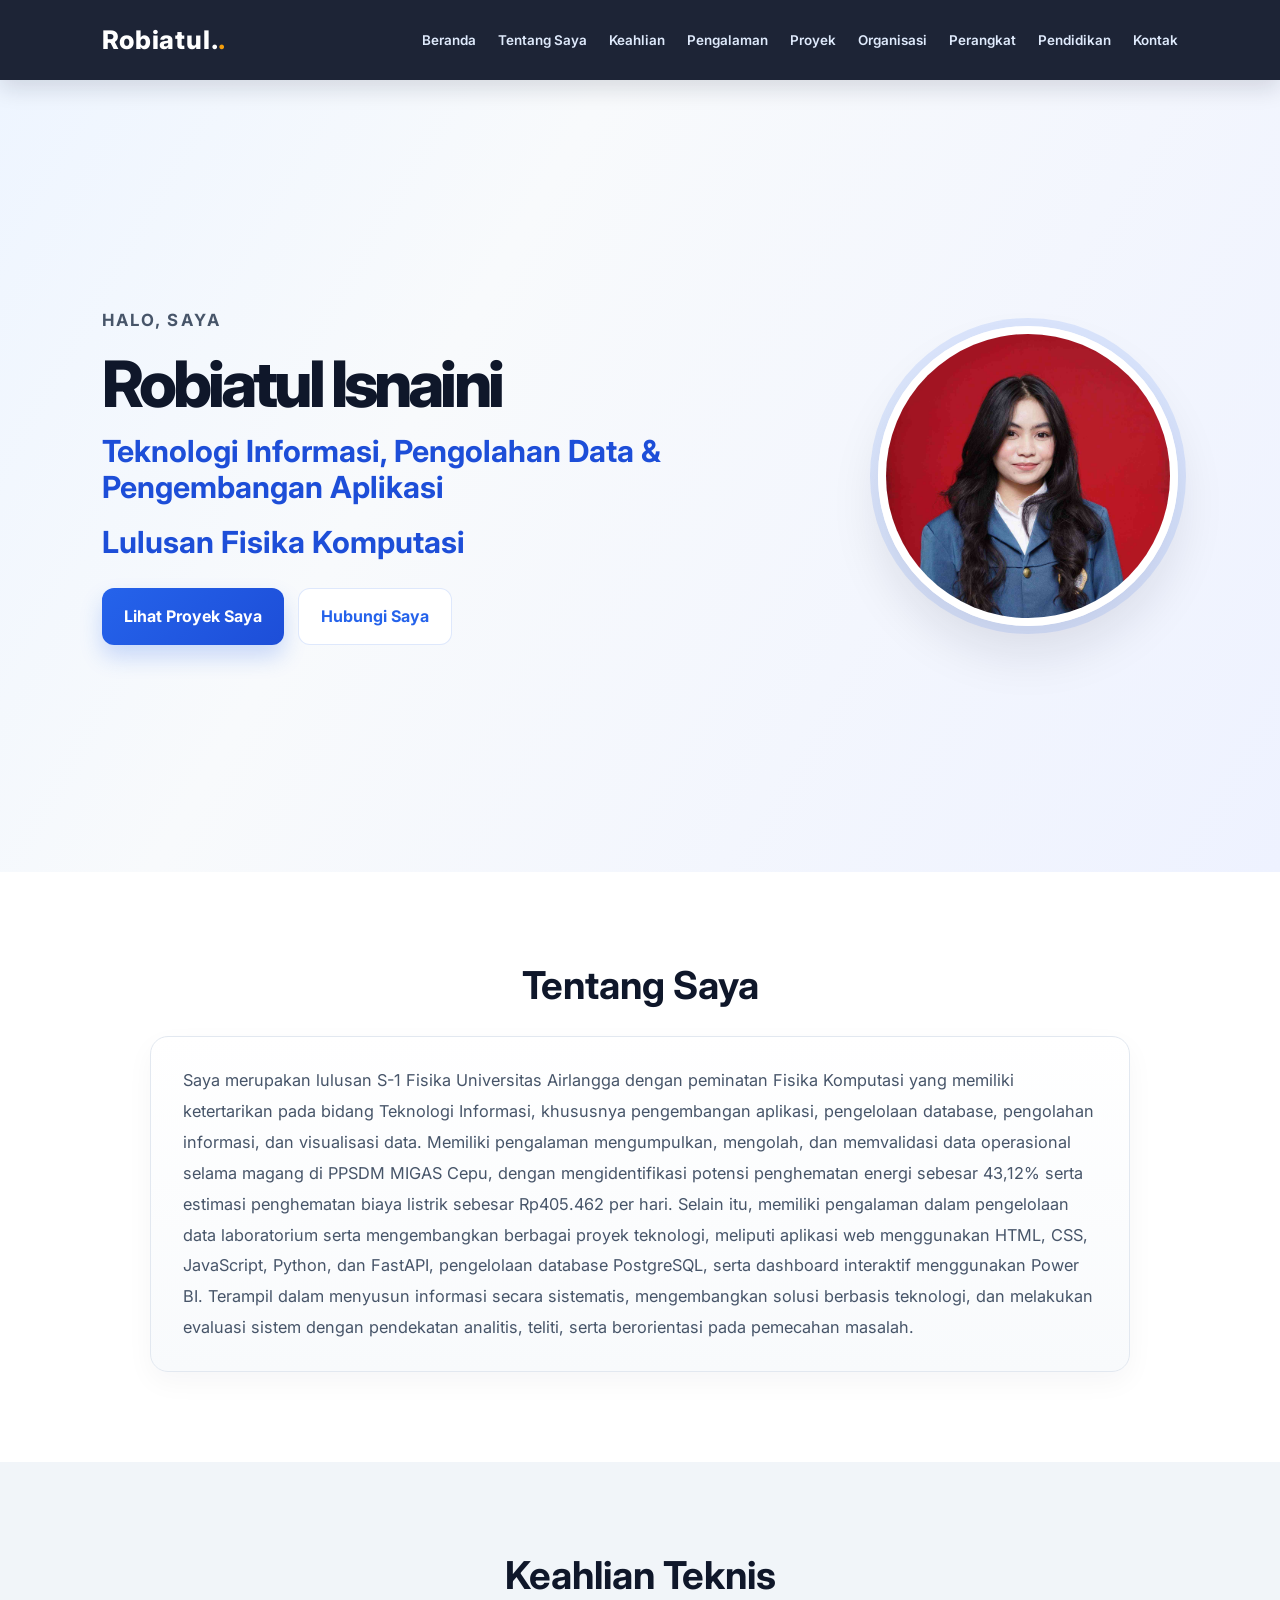
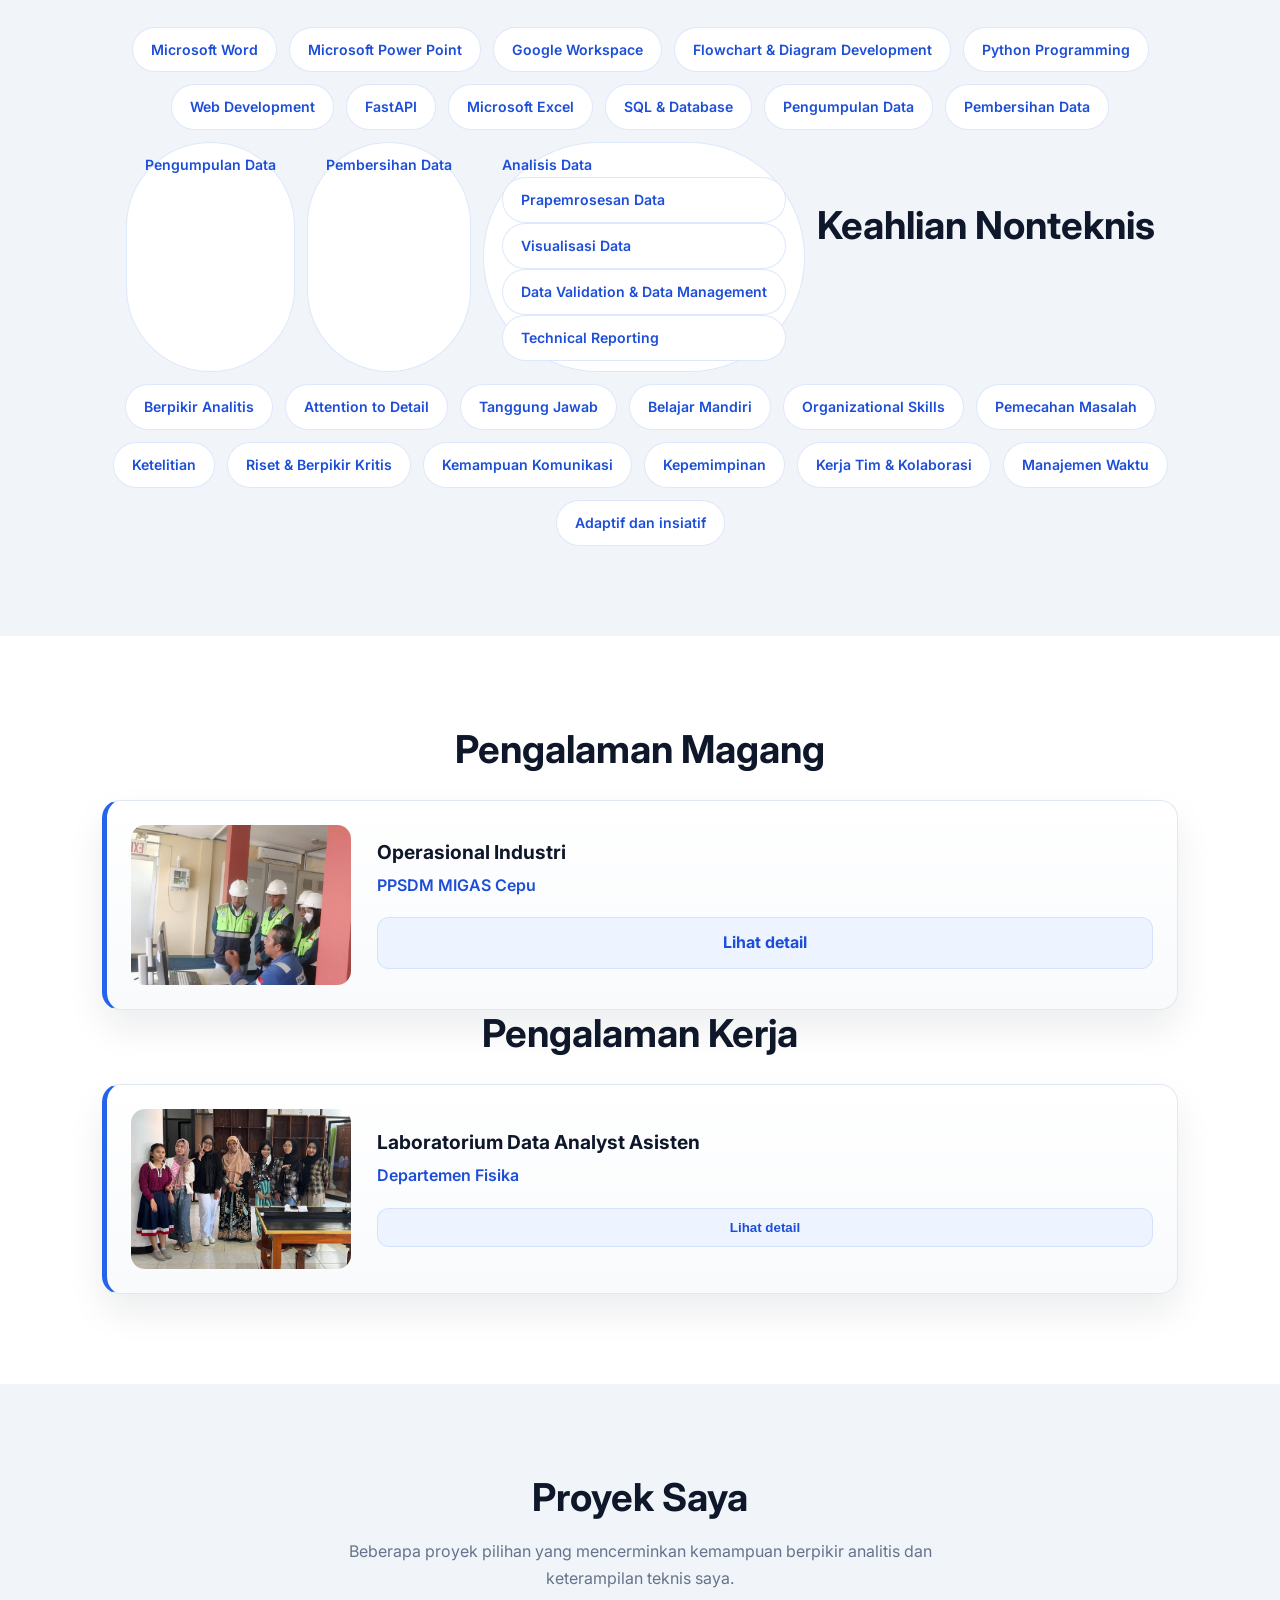
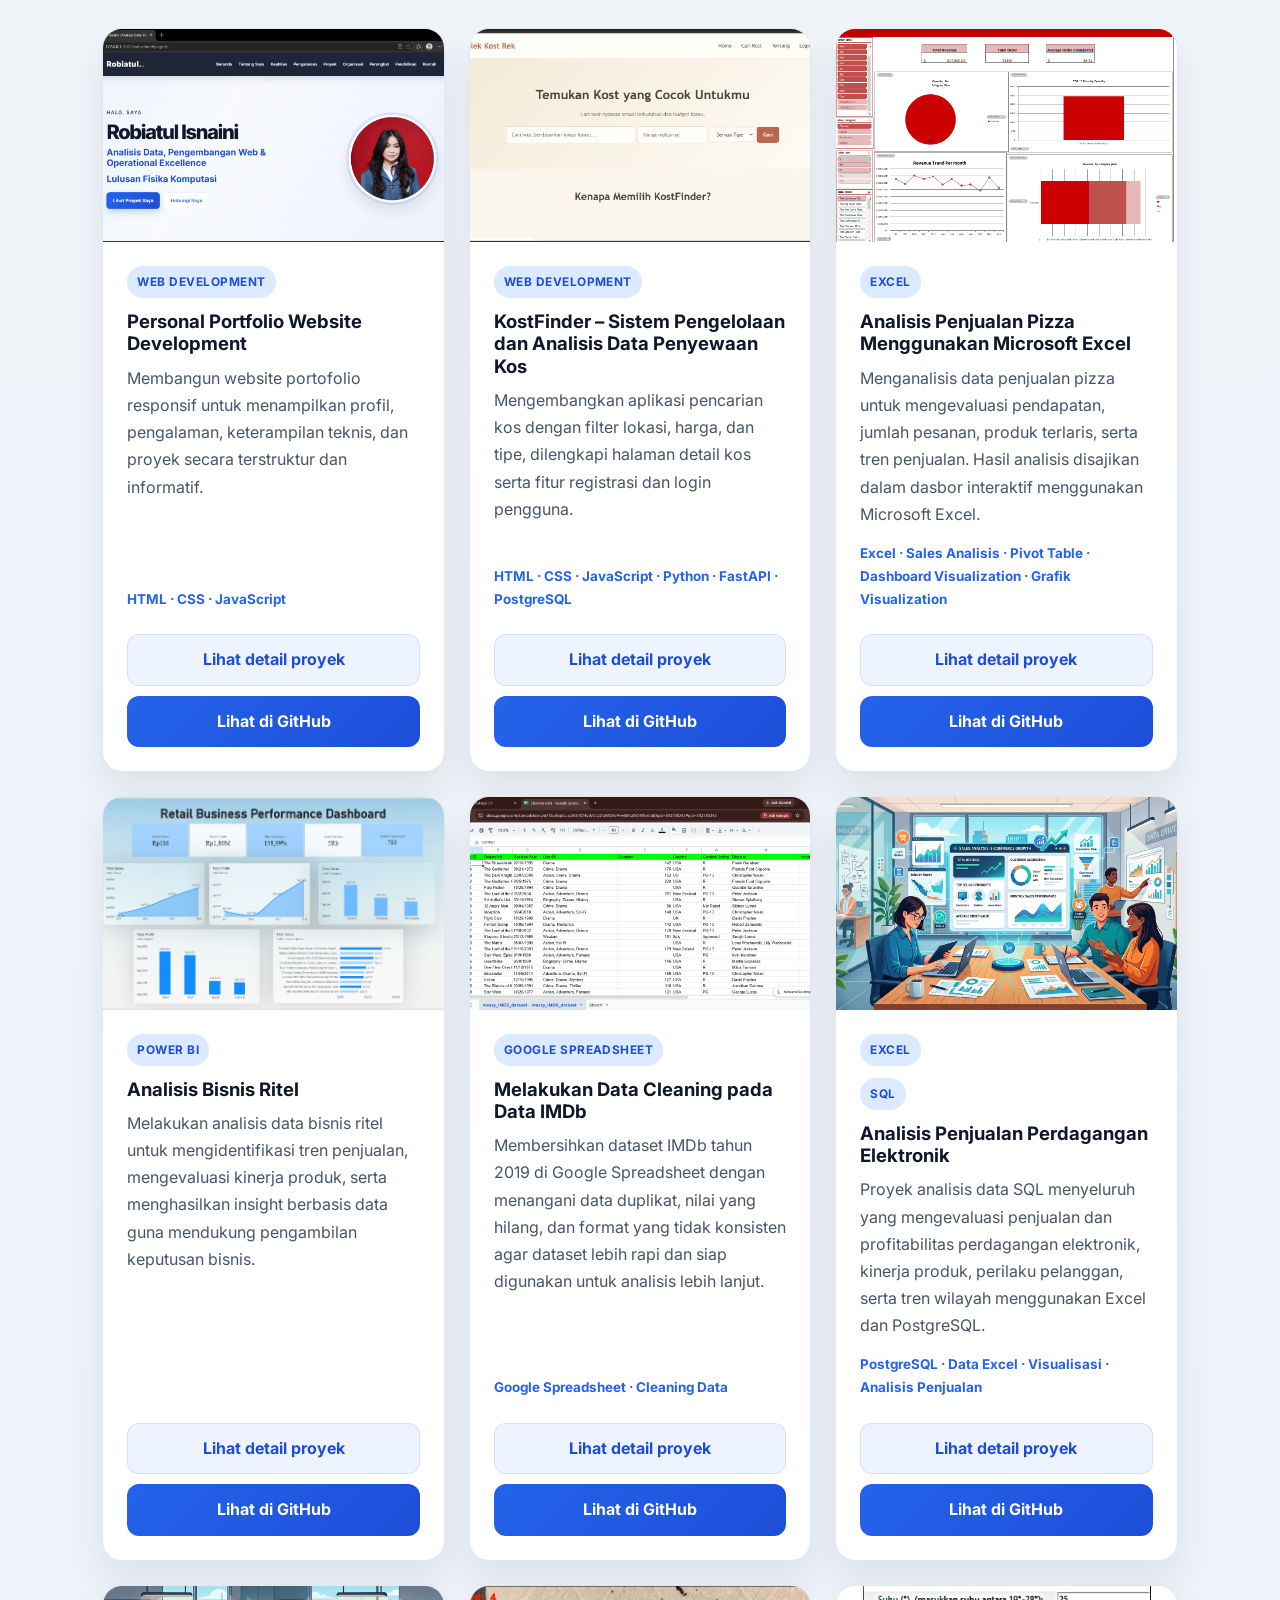
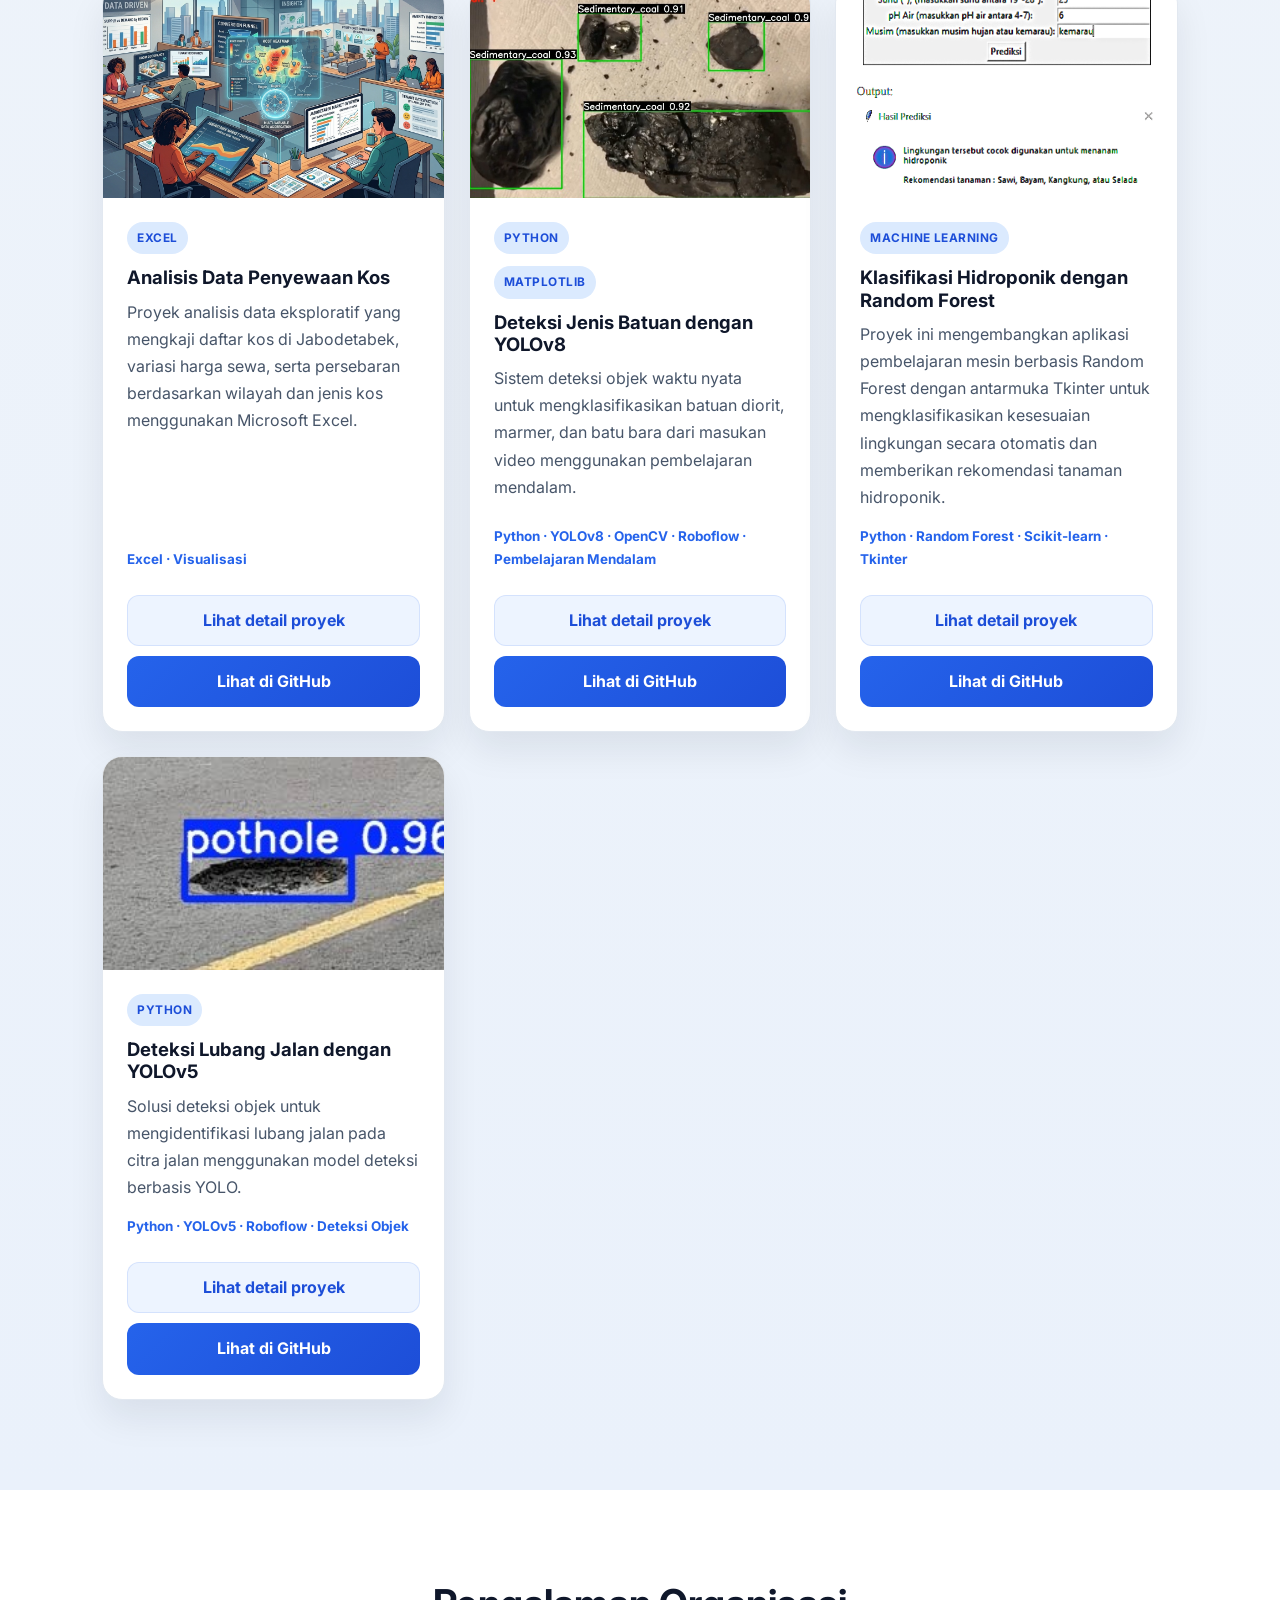
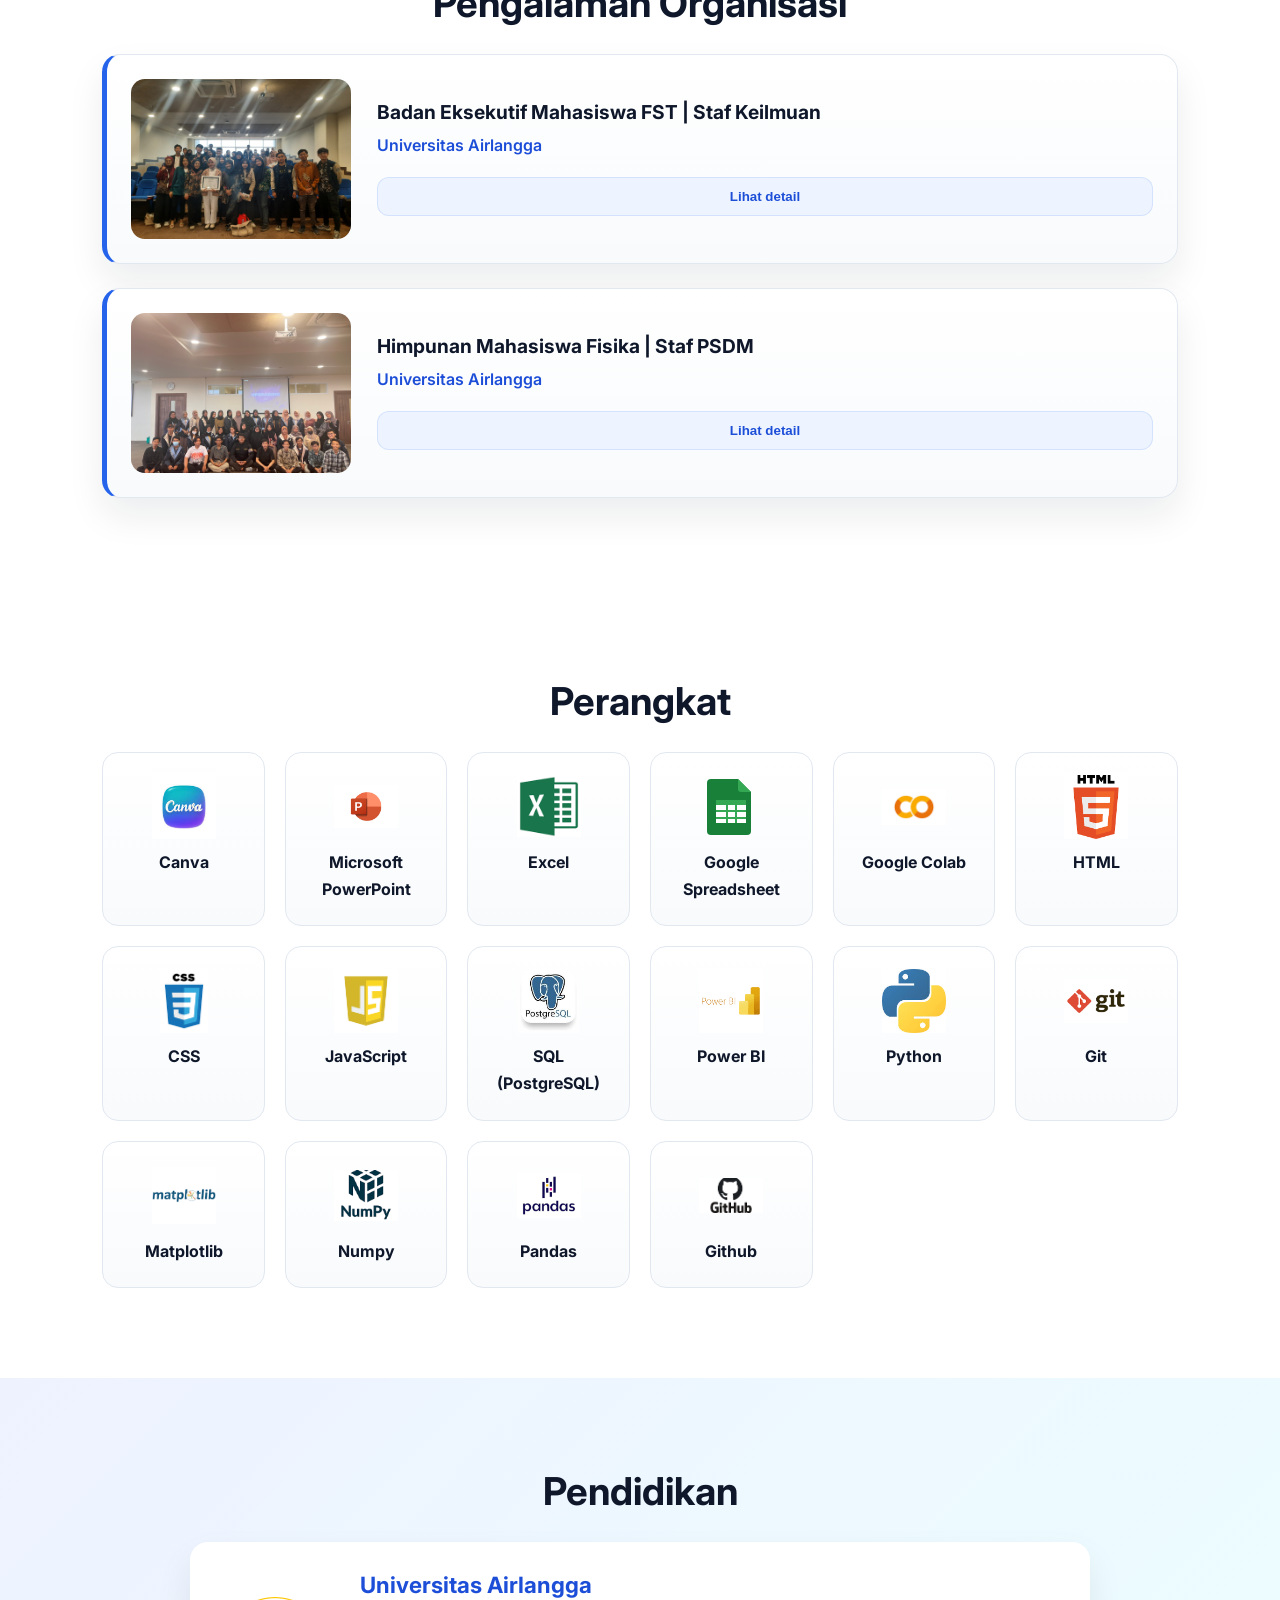
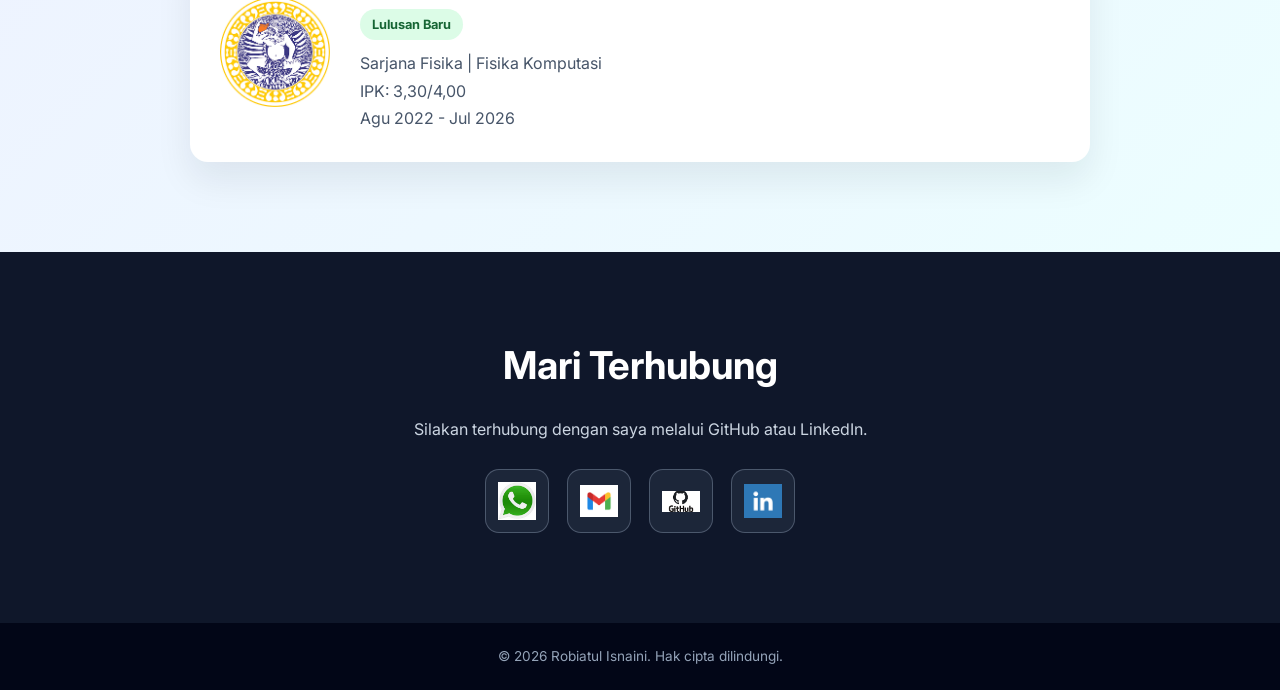
==== commit 3f475a5f: "Update print statement from 'Hello' to 'Goodbye'" ====
--- a/index.html
+++ b/index.html
@@ -364,8 +364,8 @@
         <h2>Perangkat</h2>
 
         <div class="tools-container">
-            <div class="tool"><img src="images/canva_1.png" alt="Canva"><p>Canva</p></div>
-            <div class="tool"><img src="images/powerpoint.png" alt="Microsoft PowerPoint"><p>Microsoft PowerPoint</p></div>
+            <div class="tool"><img src="images/canva_1.jfif" alt="Canva"><p>Canva</p></div>
+            <div class="tool"><img src="images/ppt_1.png" alt="Microsoft PowerPoint"><p>Microsoft PowerPoint</p></div>
             <div class="tool"><img src="images/excel.png" alt="Excel"><p>Excel</p></div>
             <div class="tool"><img src="images/google-spreadsheet.svg" alt="Google Spreadsheet"><p>Google Spreadsheet</p></div>
             <div class="tool"><img src="images/colab.png" alt="Google Colab"><p>Google Colab</p></div>
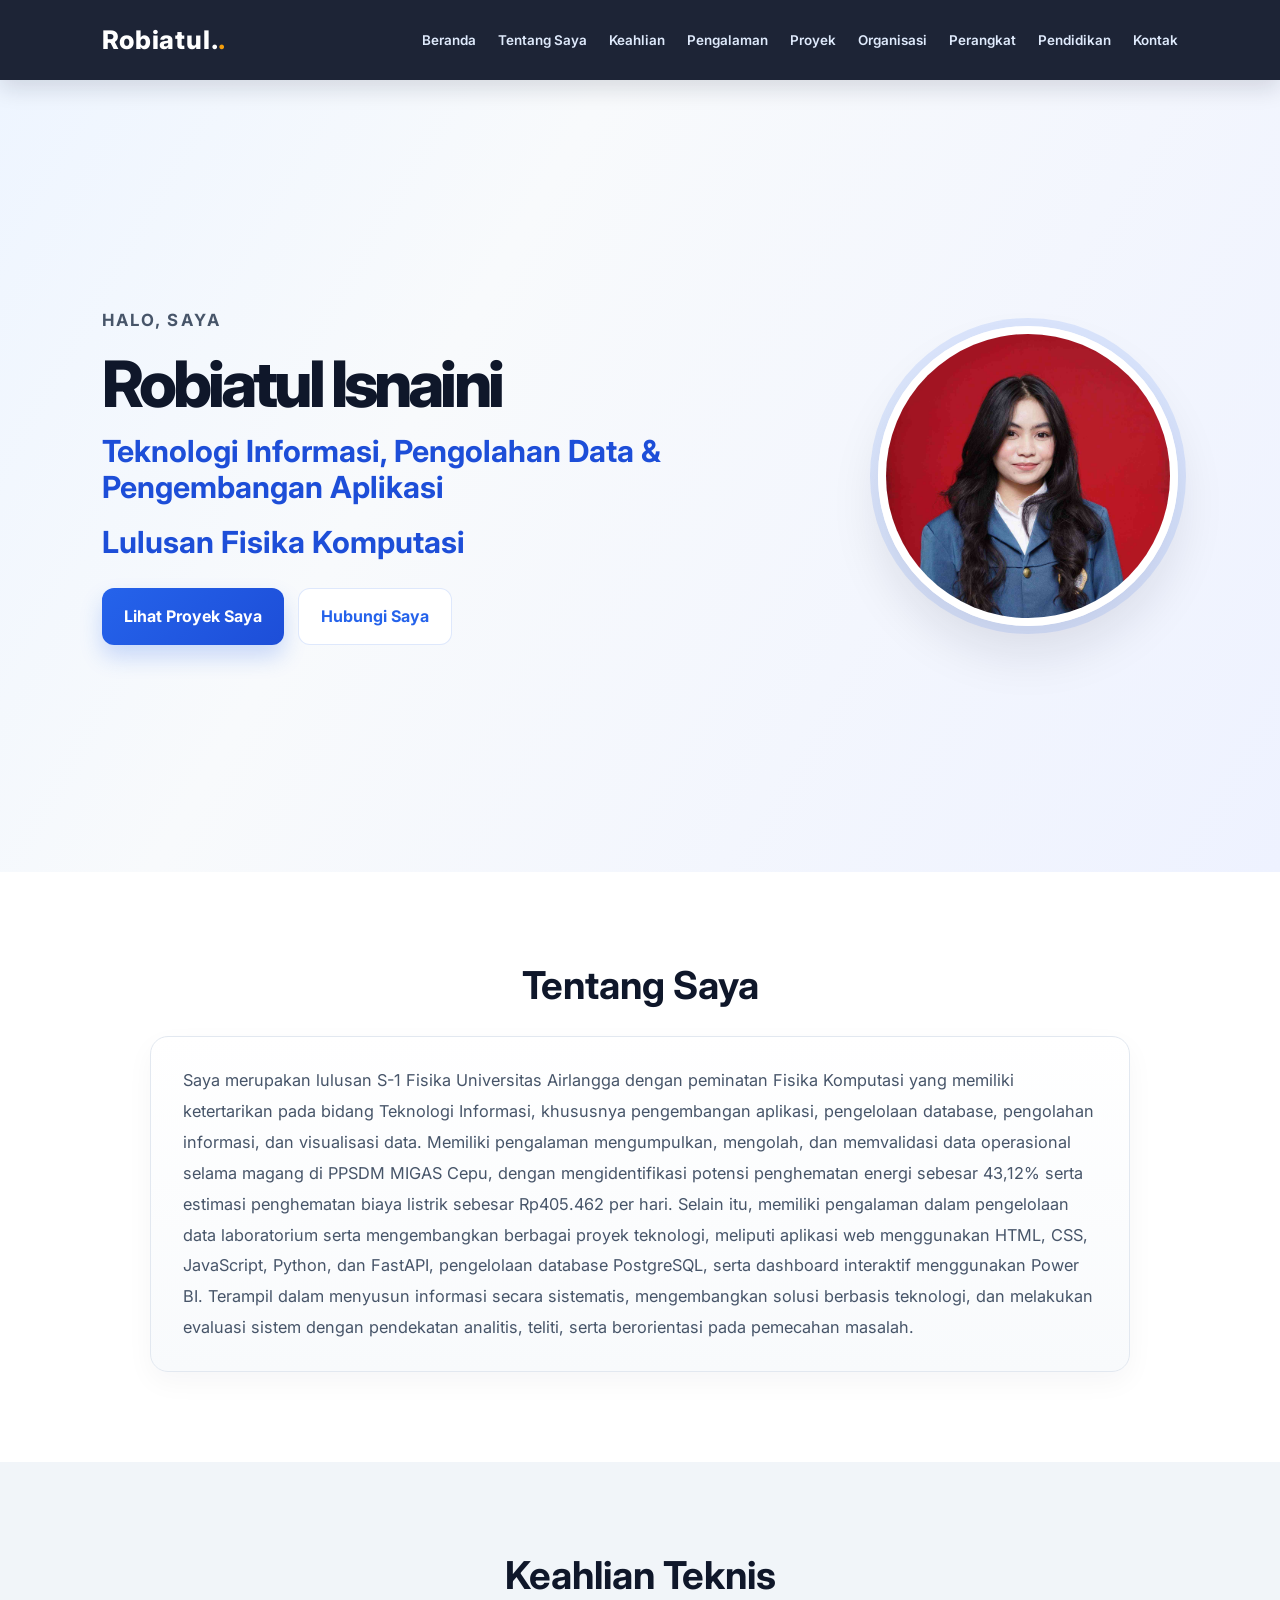
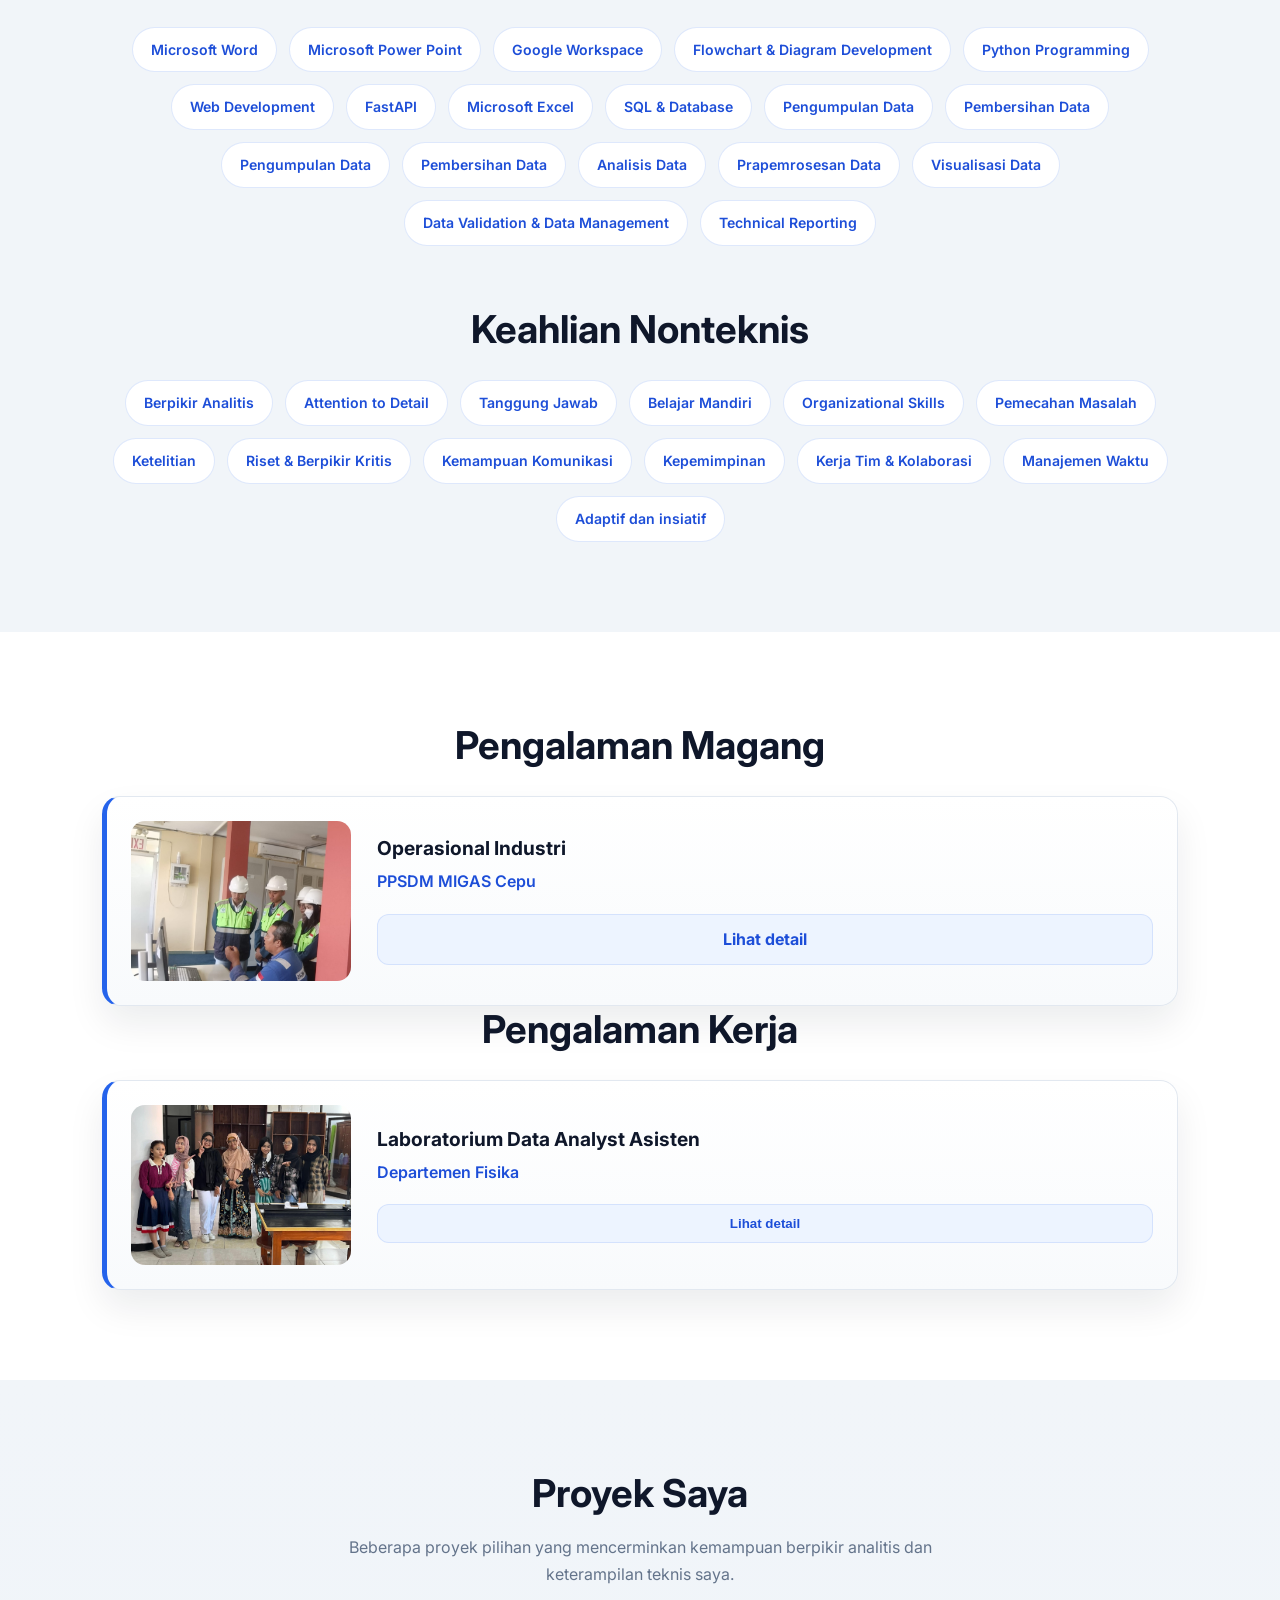
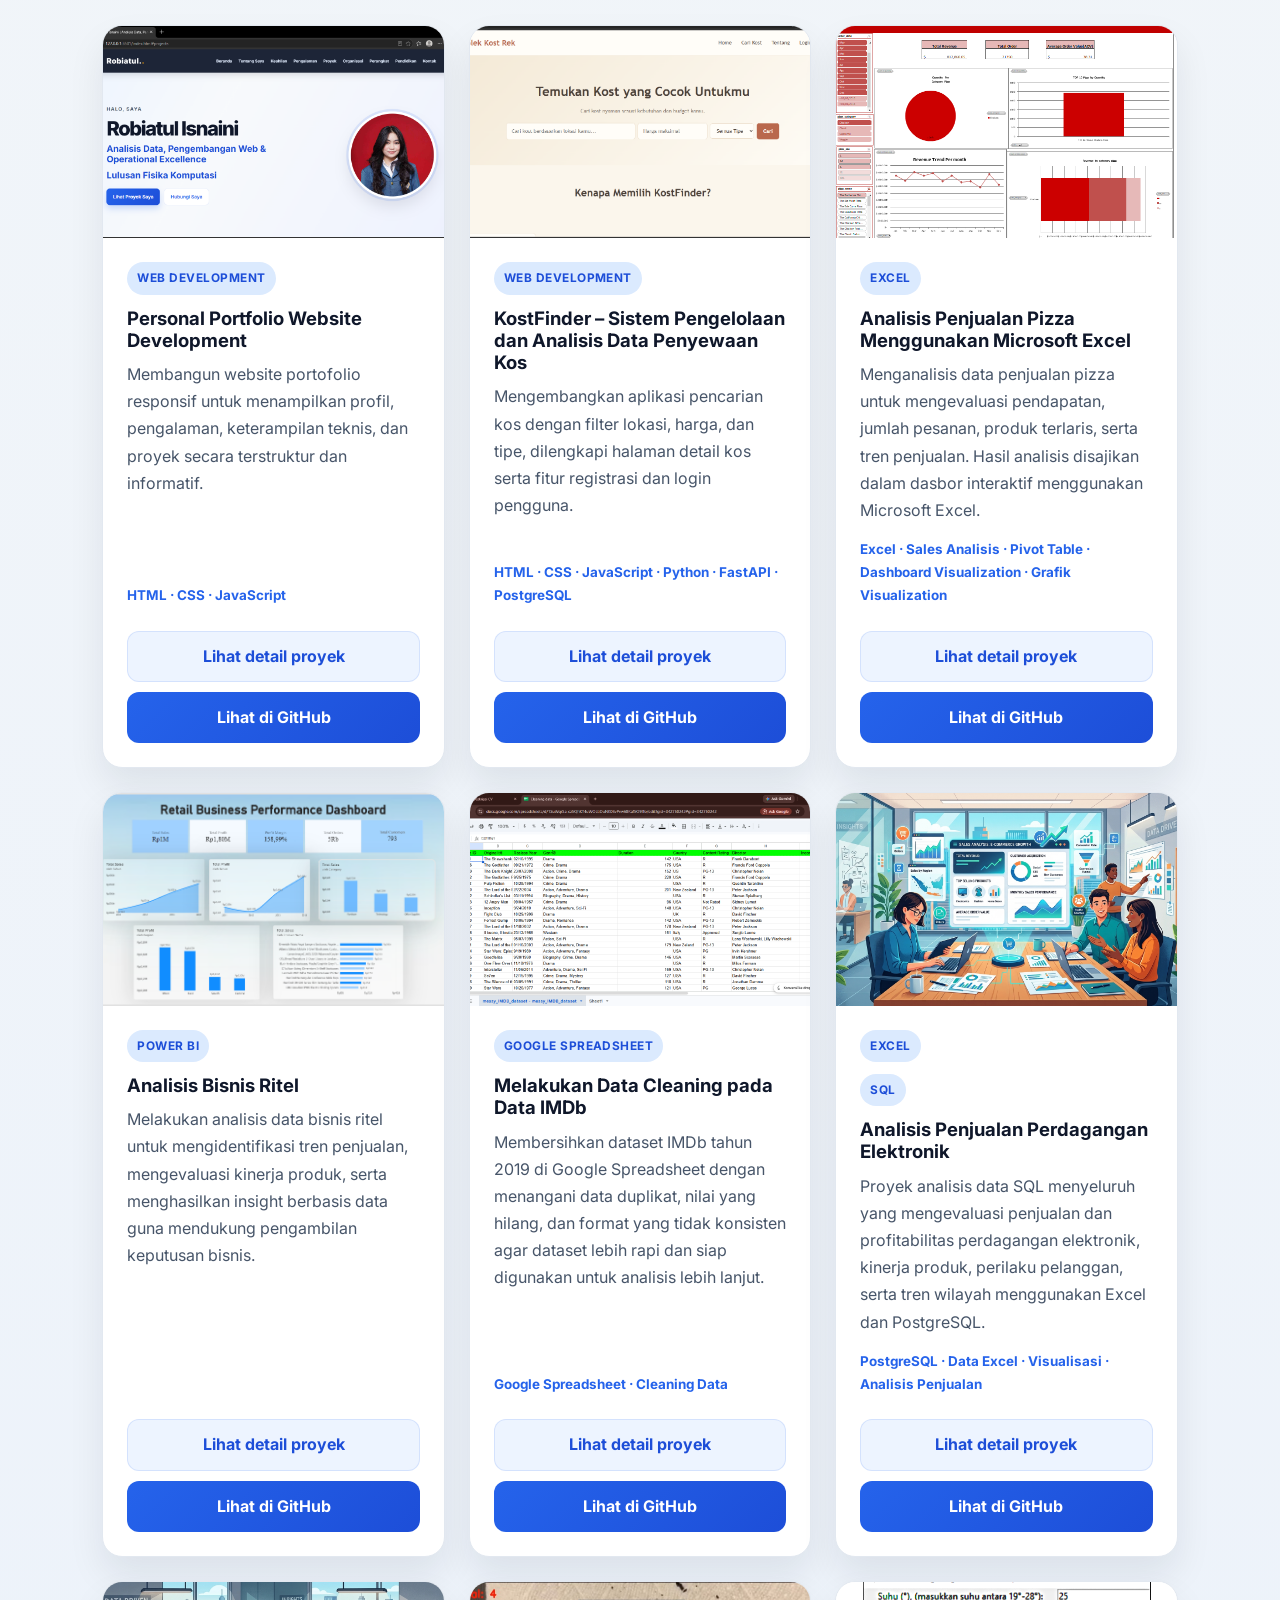
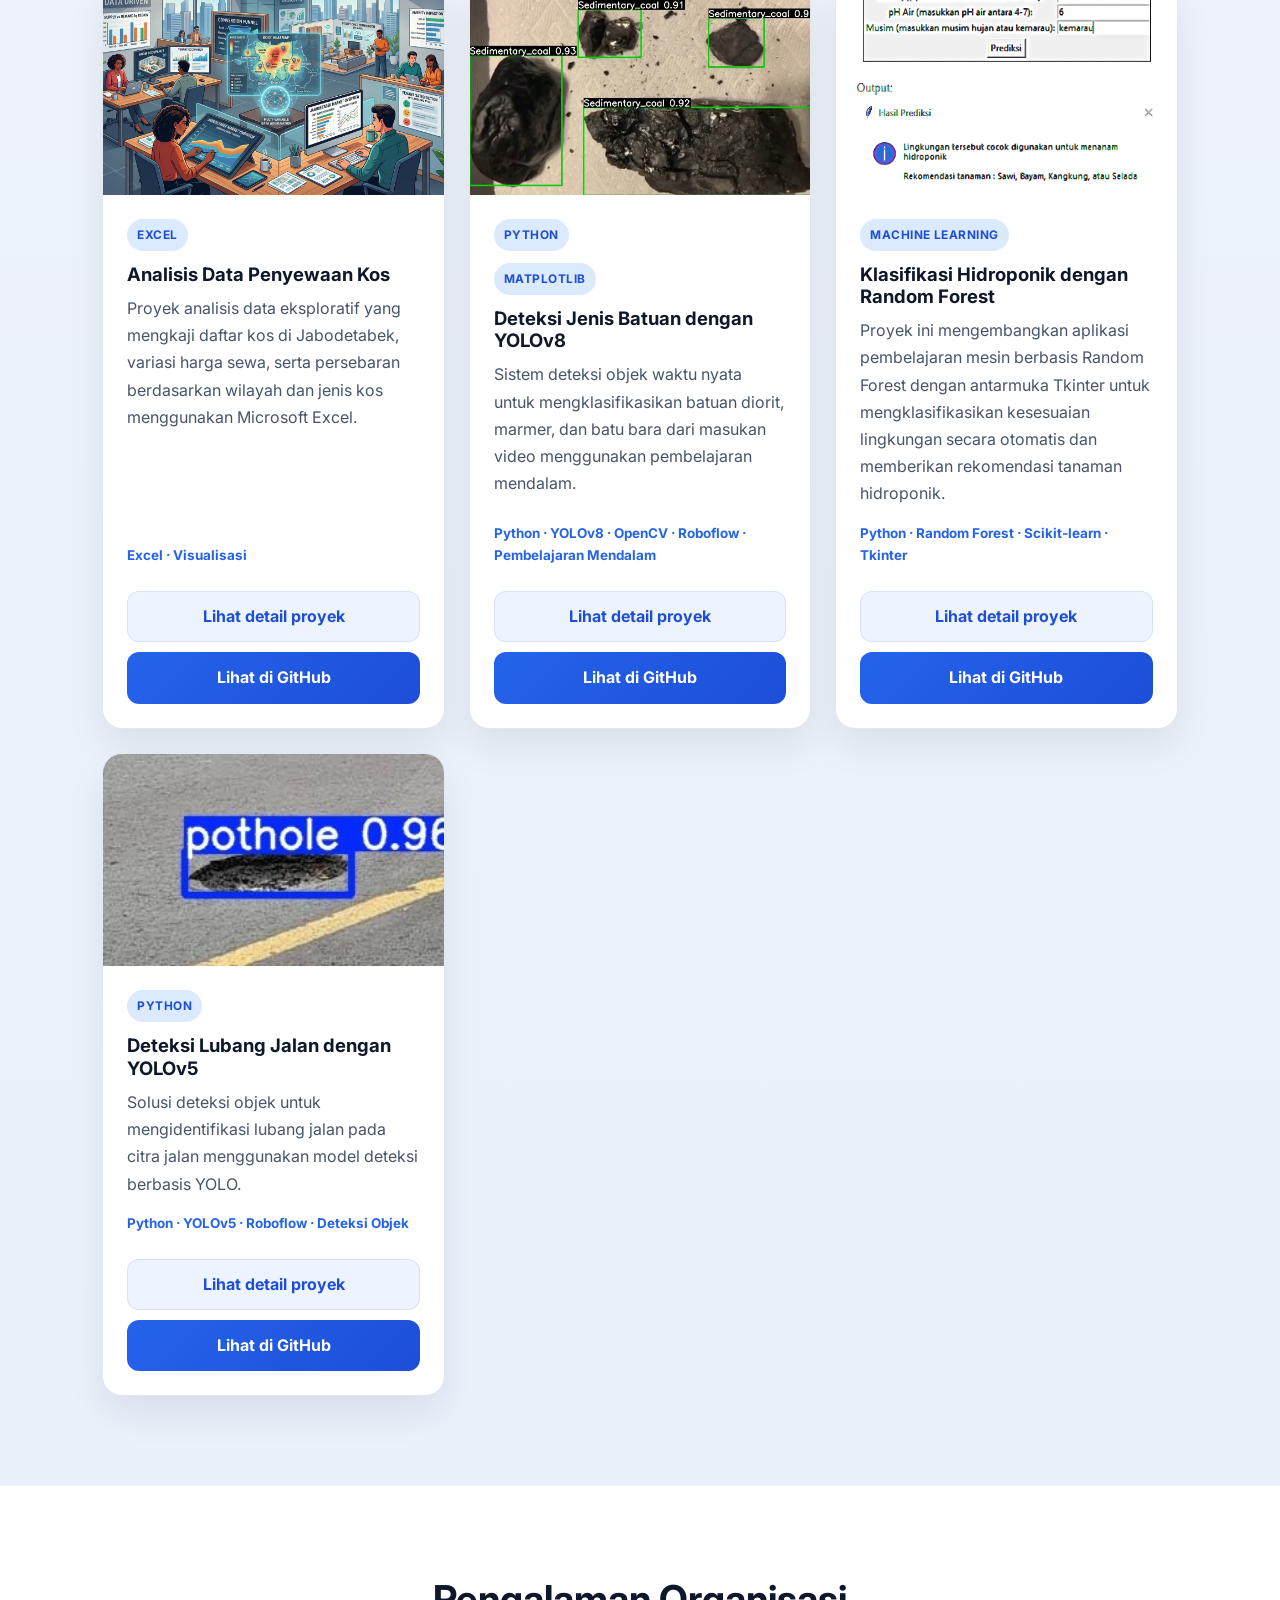
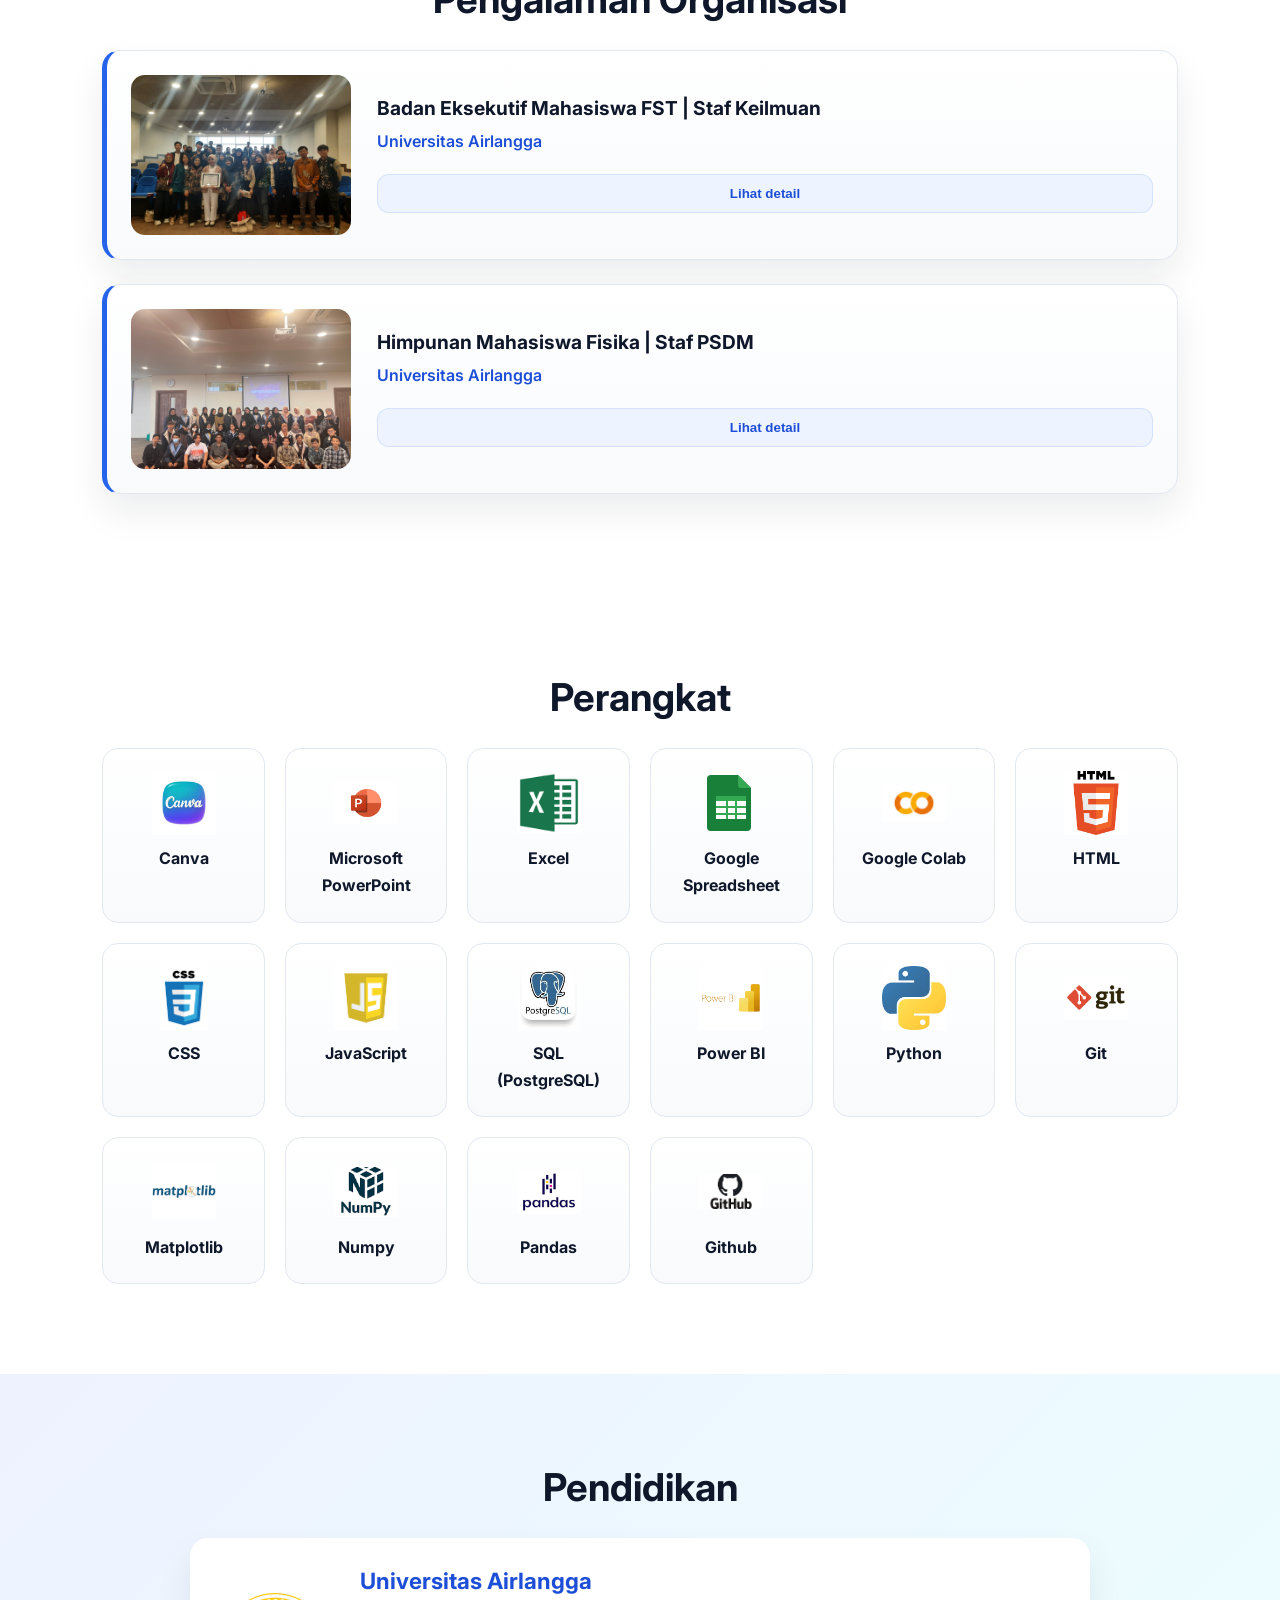
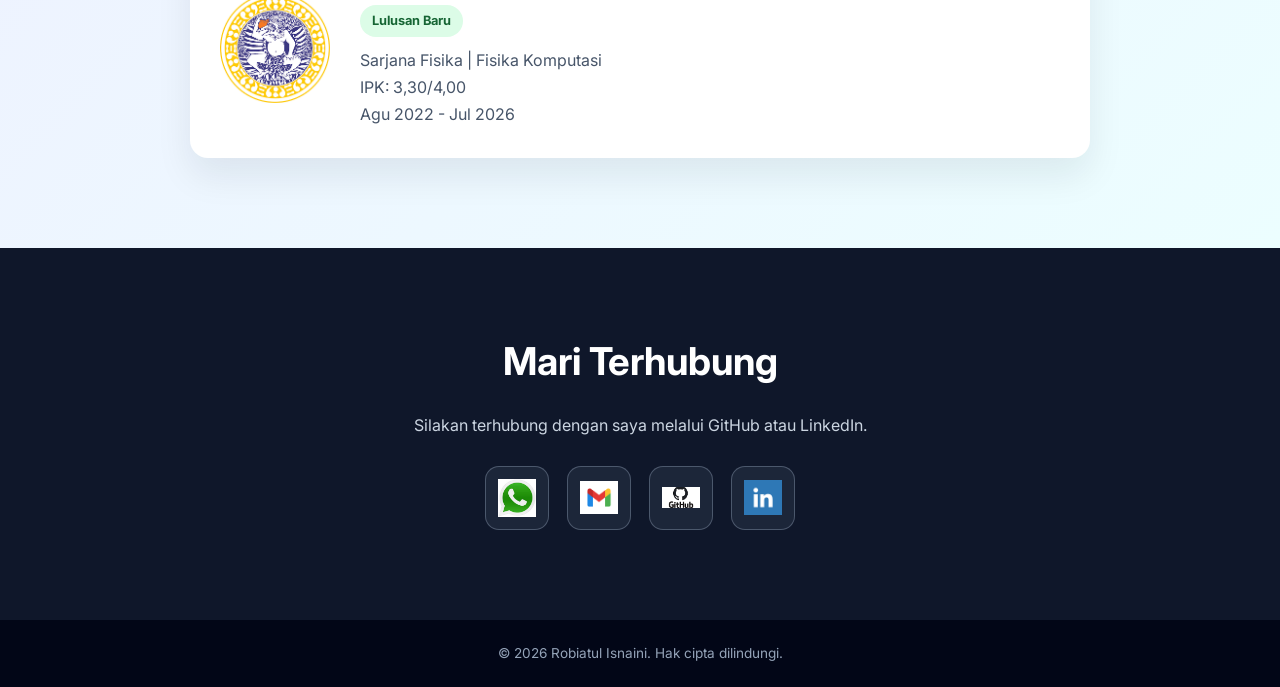
==== commit 635bc33d: "Update index.html" ====
--- a/index.html
+++ b/index.html
@@ -86,7 +86,7 @@
             <div class="skill">Pembersihan Data</div>
             <div class="skill">Pengumpulan Data</div>
             <div class="skill">Pembersihan Data</div>
-            <div class="skill">Analisis Data</di>
+            <div class="skill">Analisis Data</div>
             <div class="skill">Prapemrosesan Data</div>
             <div class="skill">Visualisasi Data</div>
             <div class="skill">Data Validation & Data Management</div>
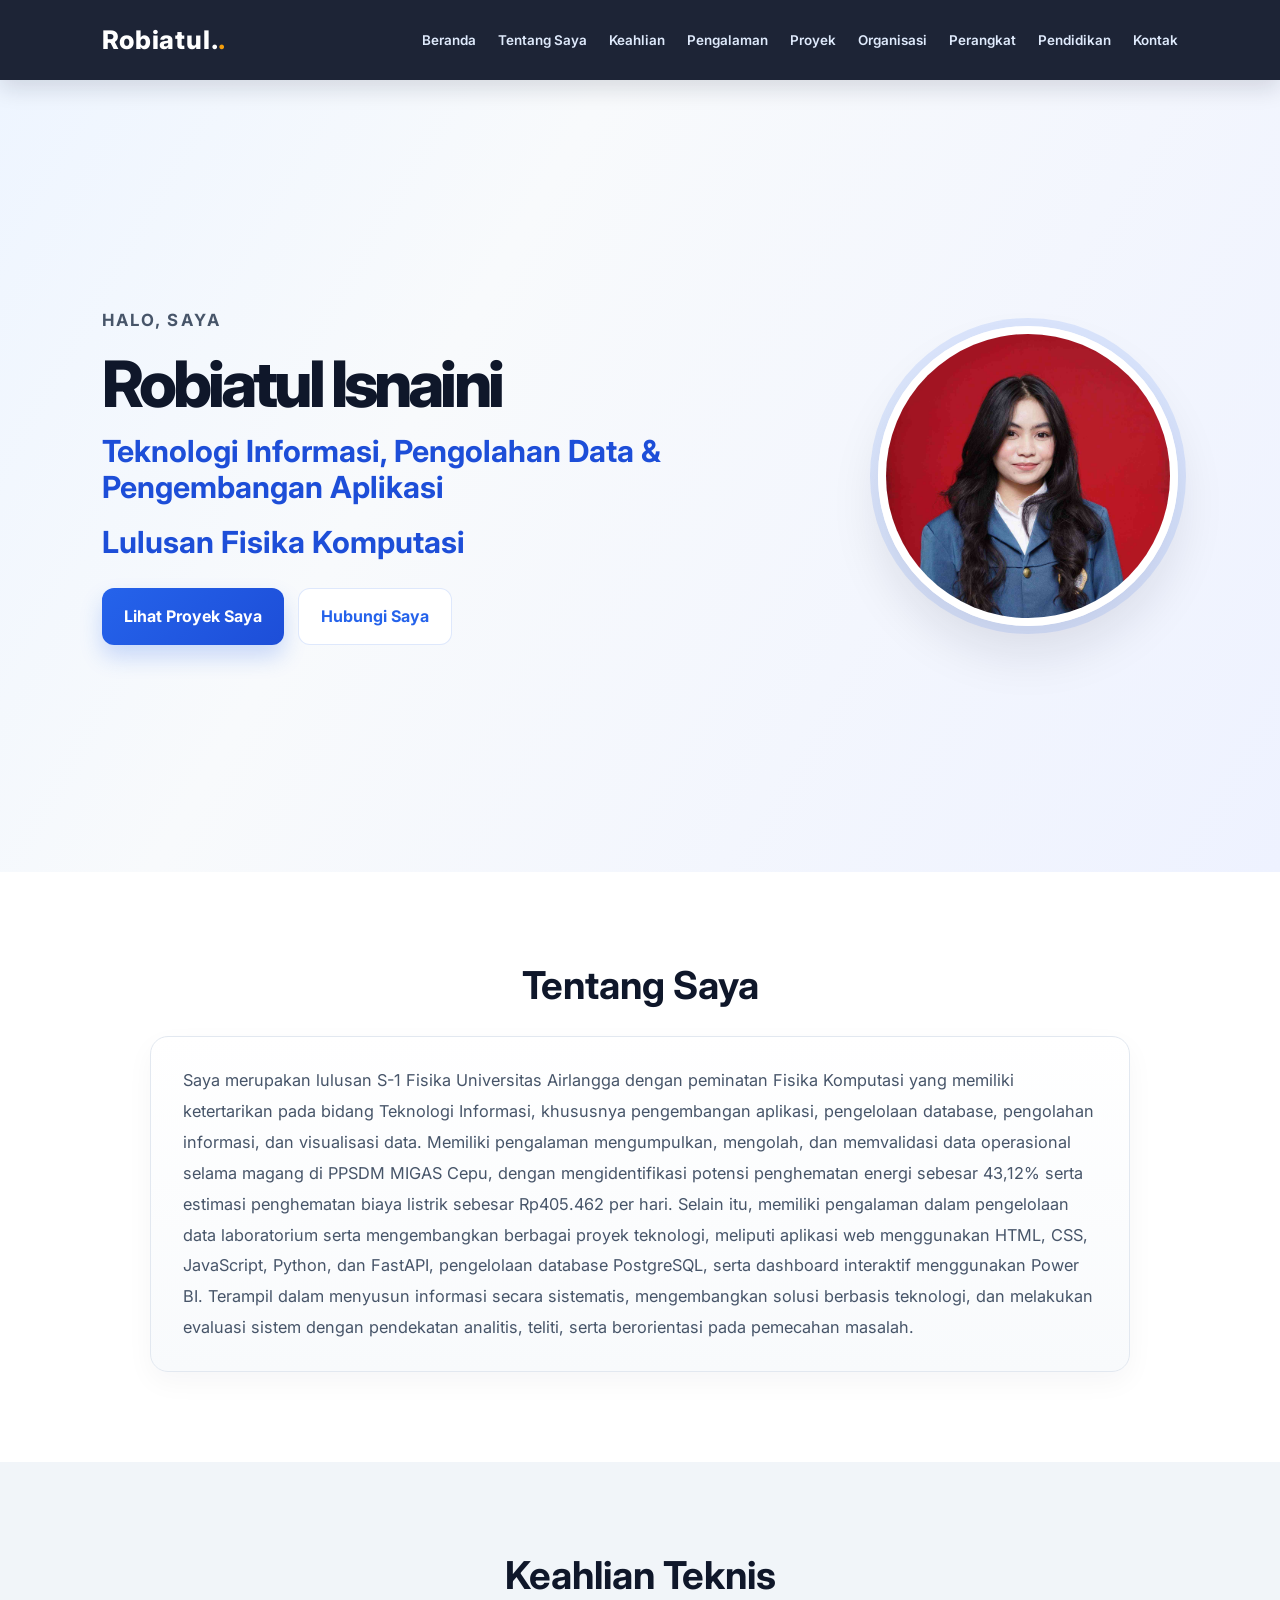
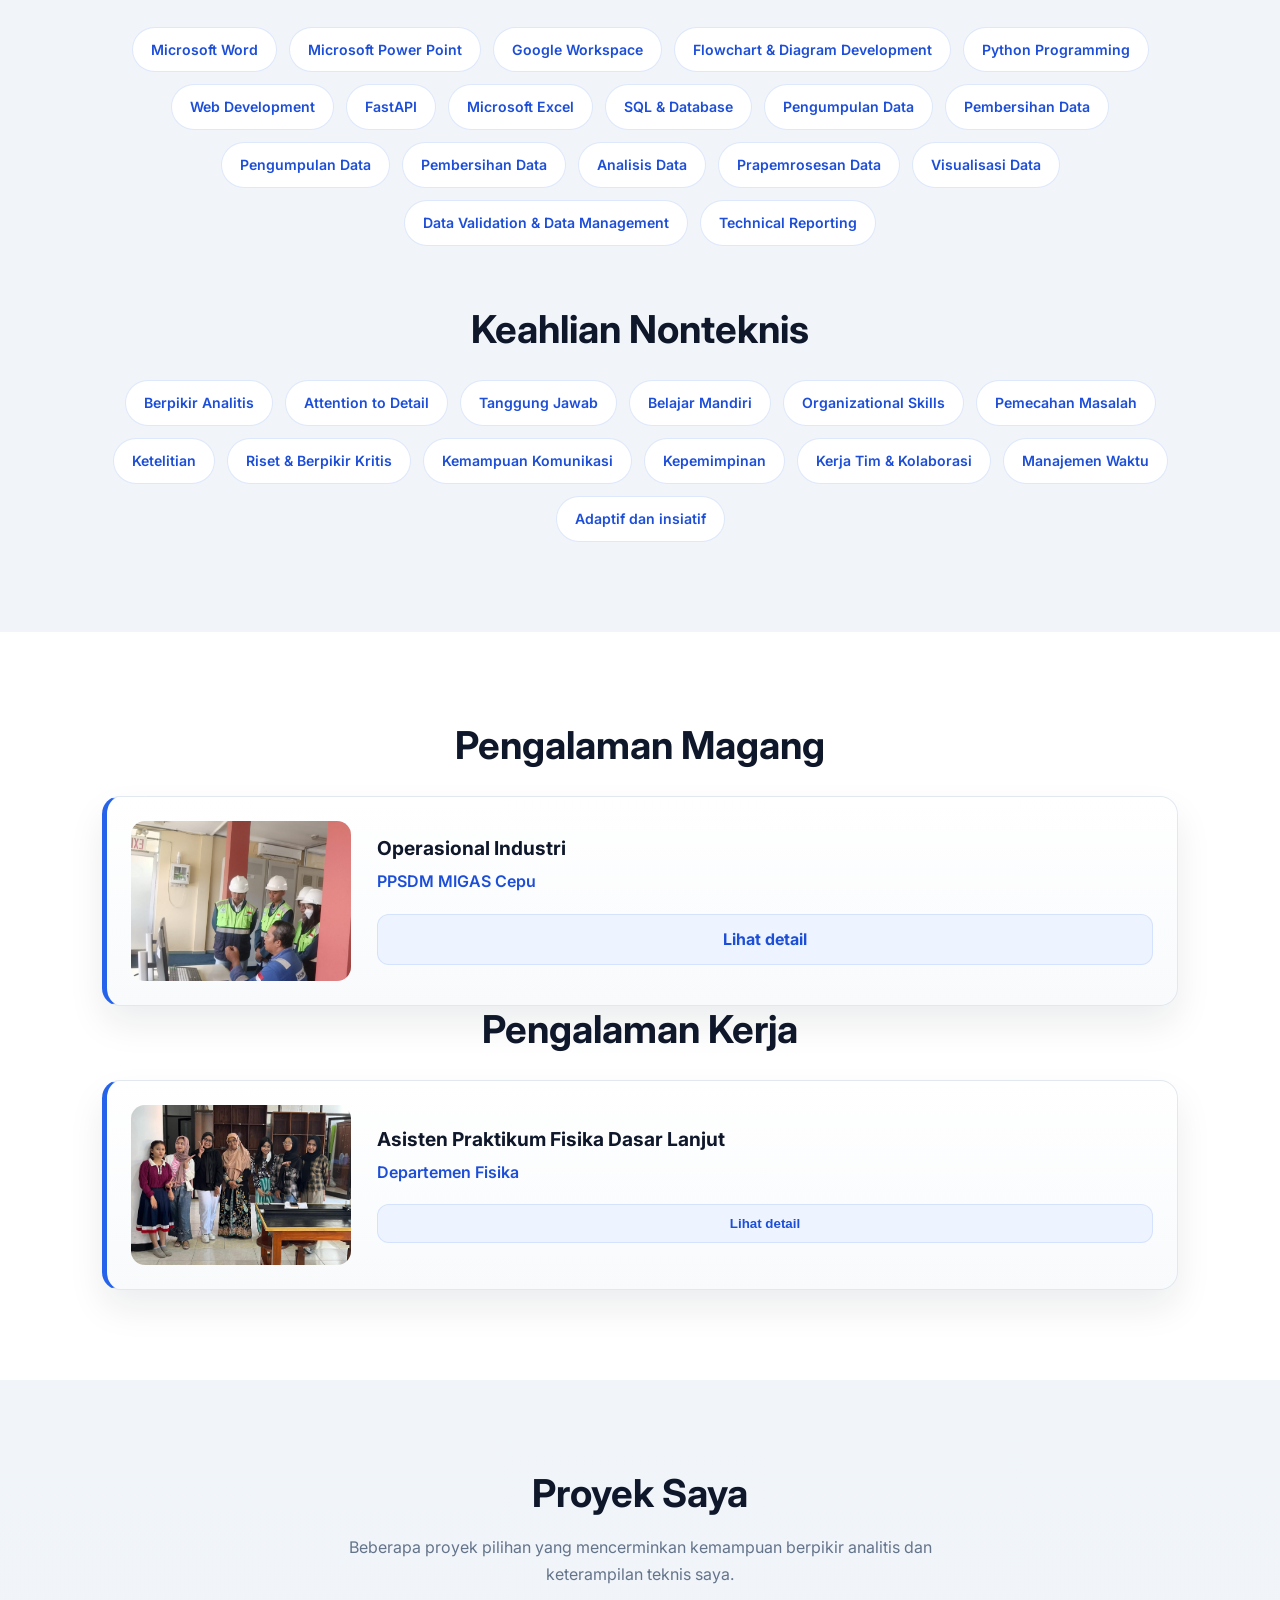
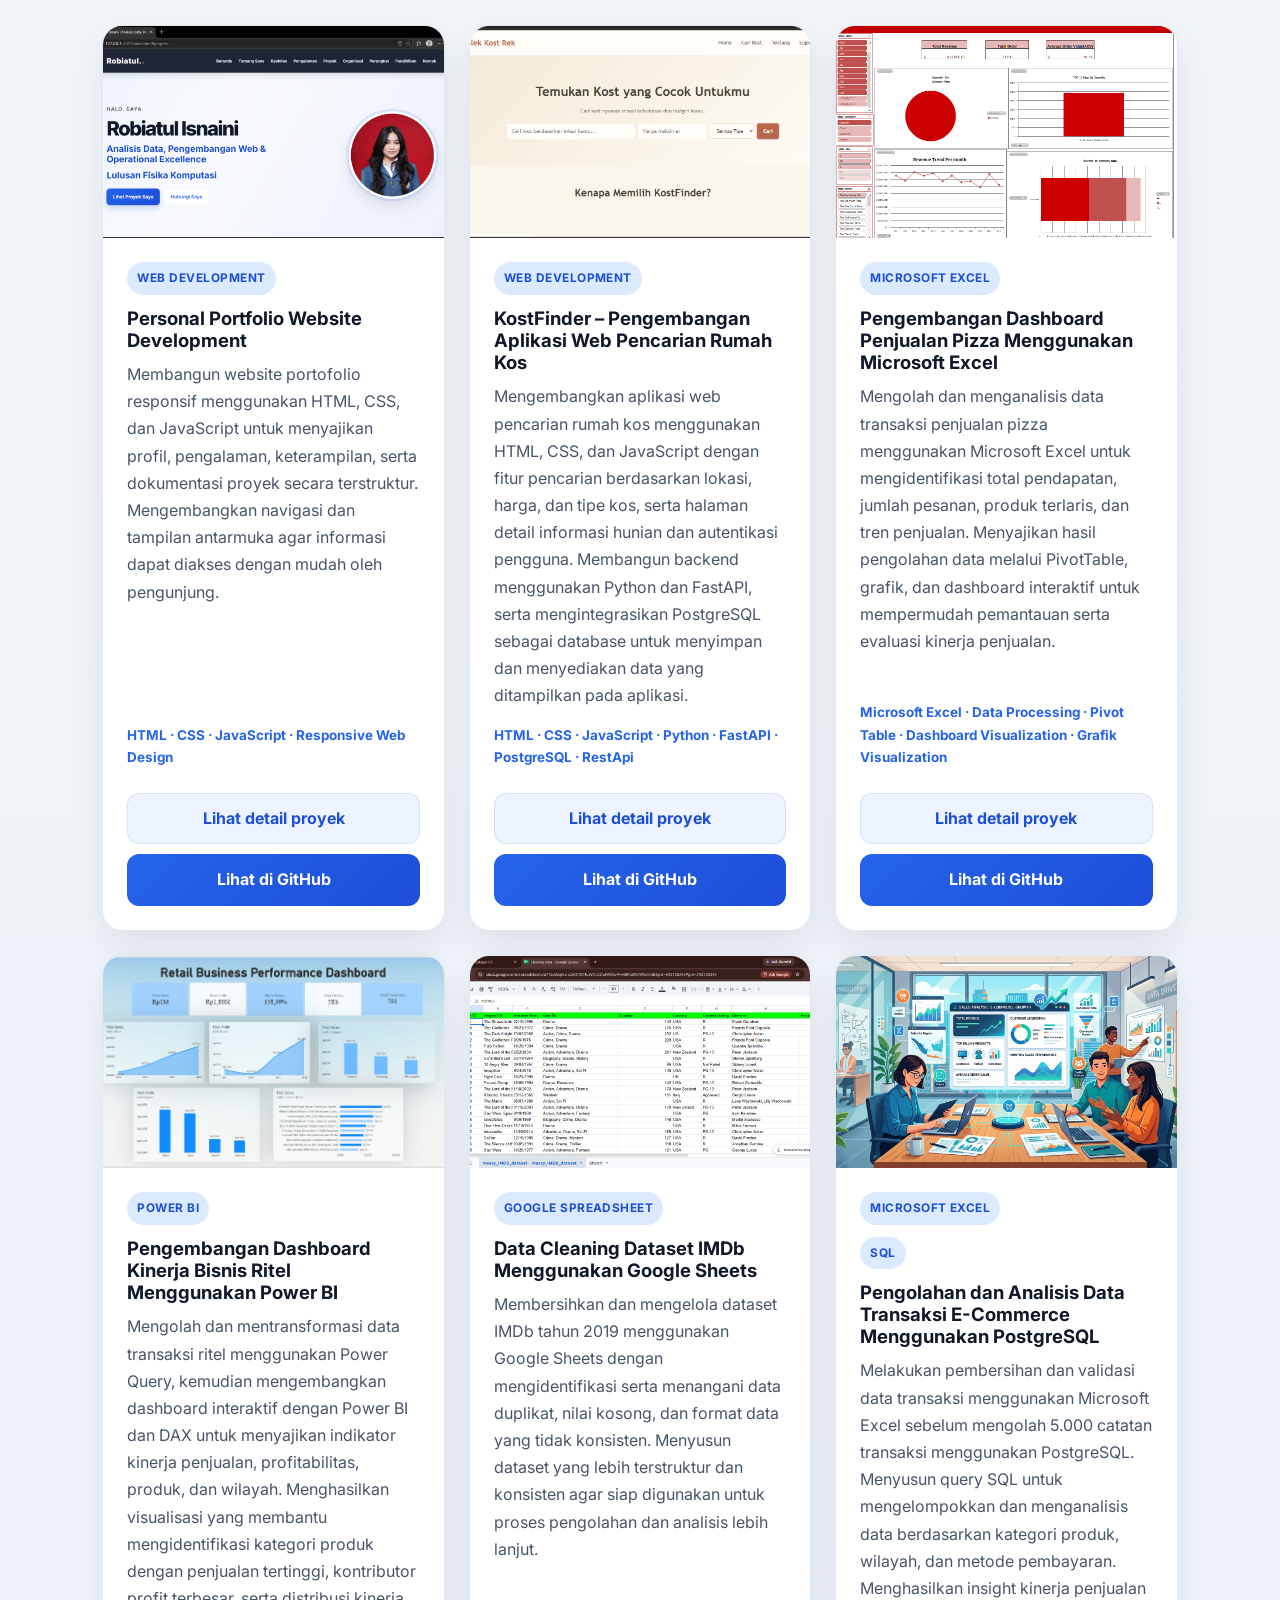
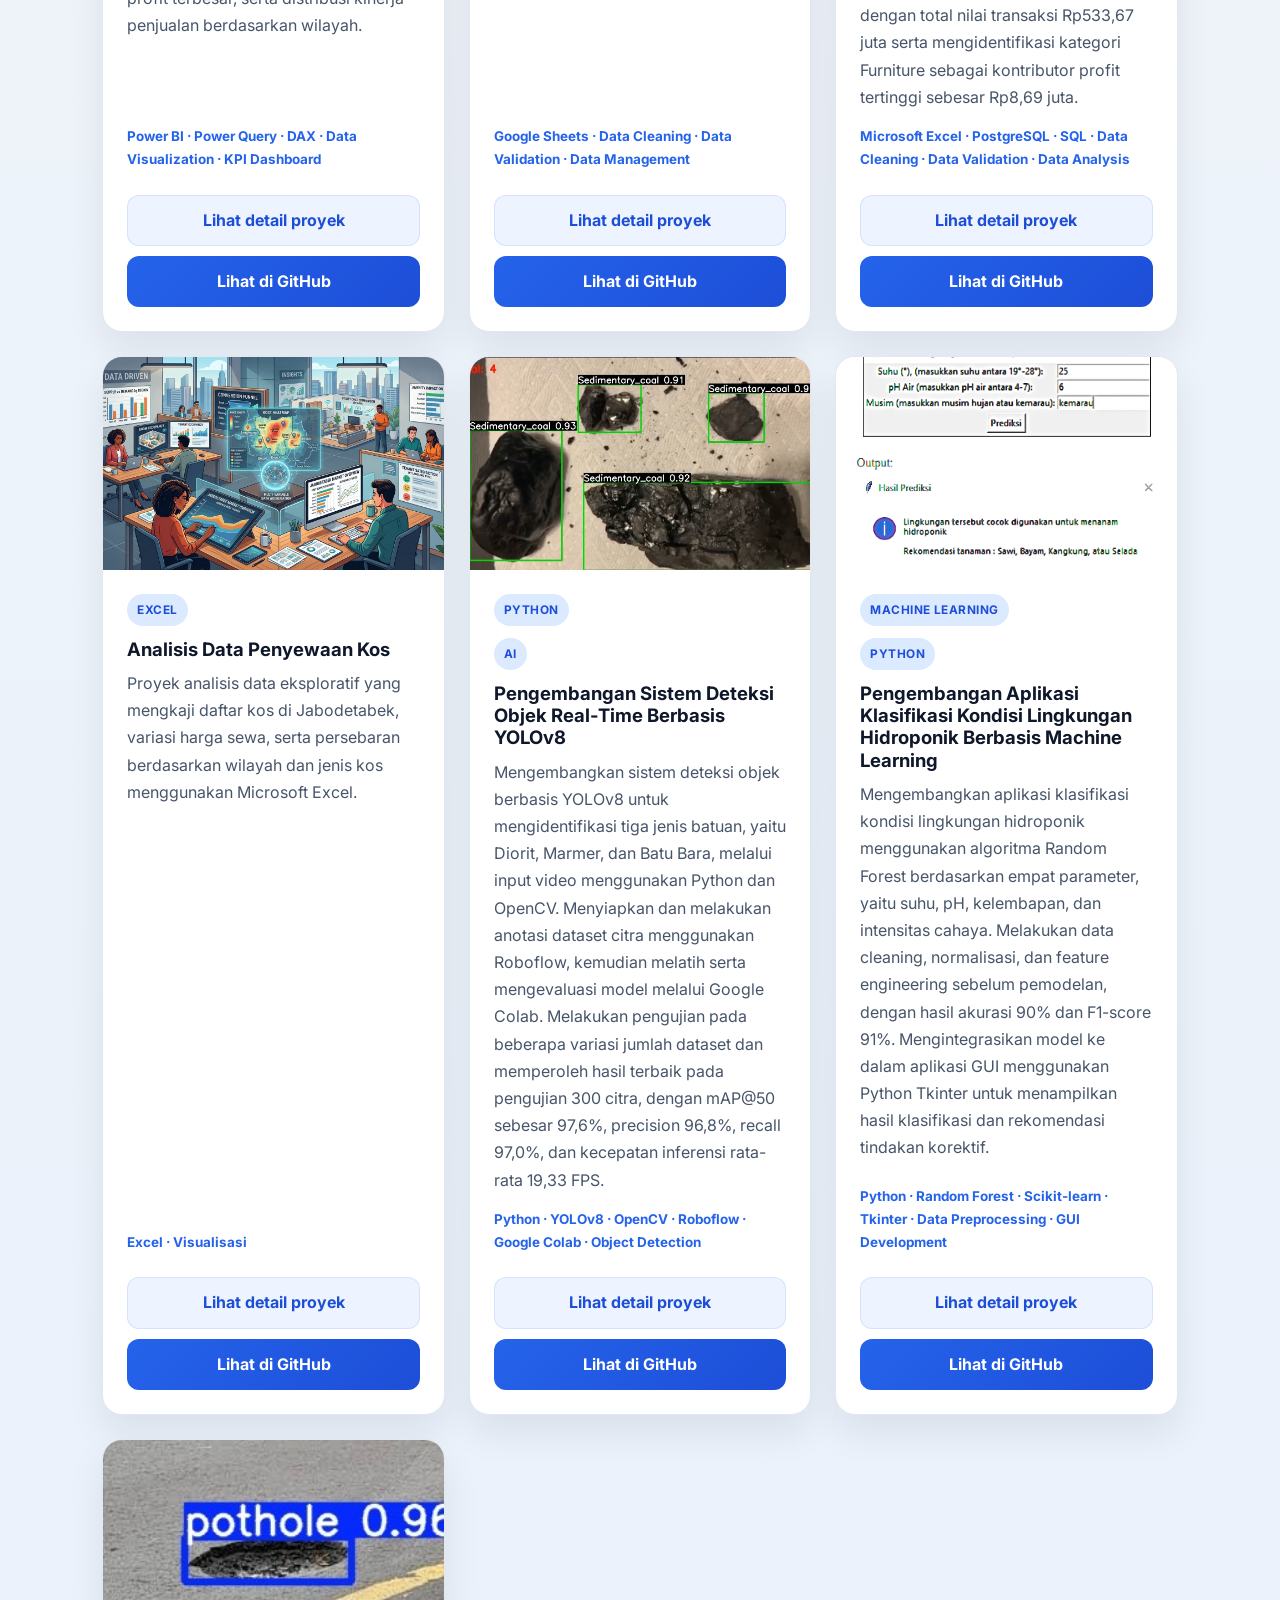
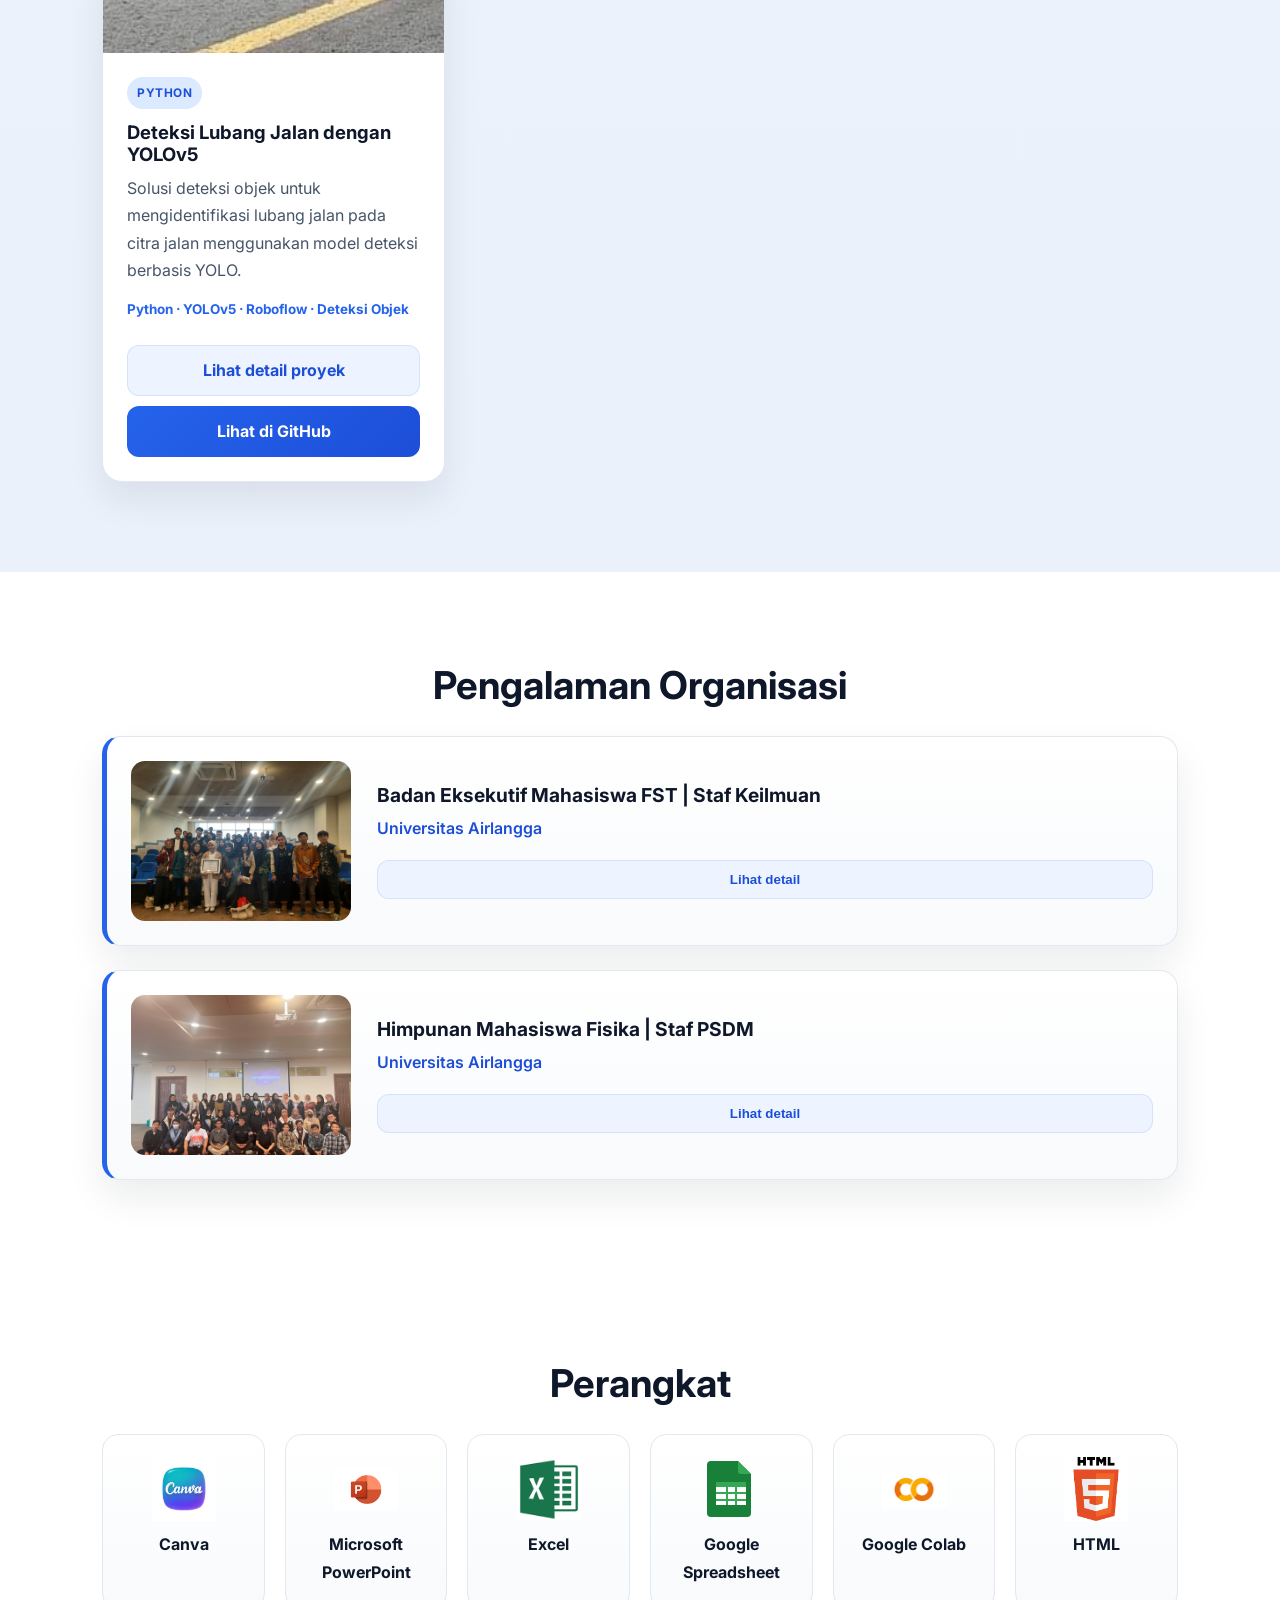
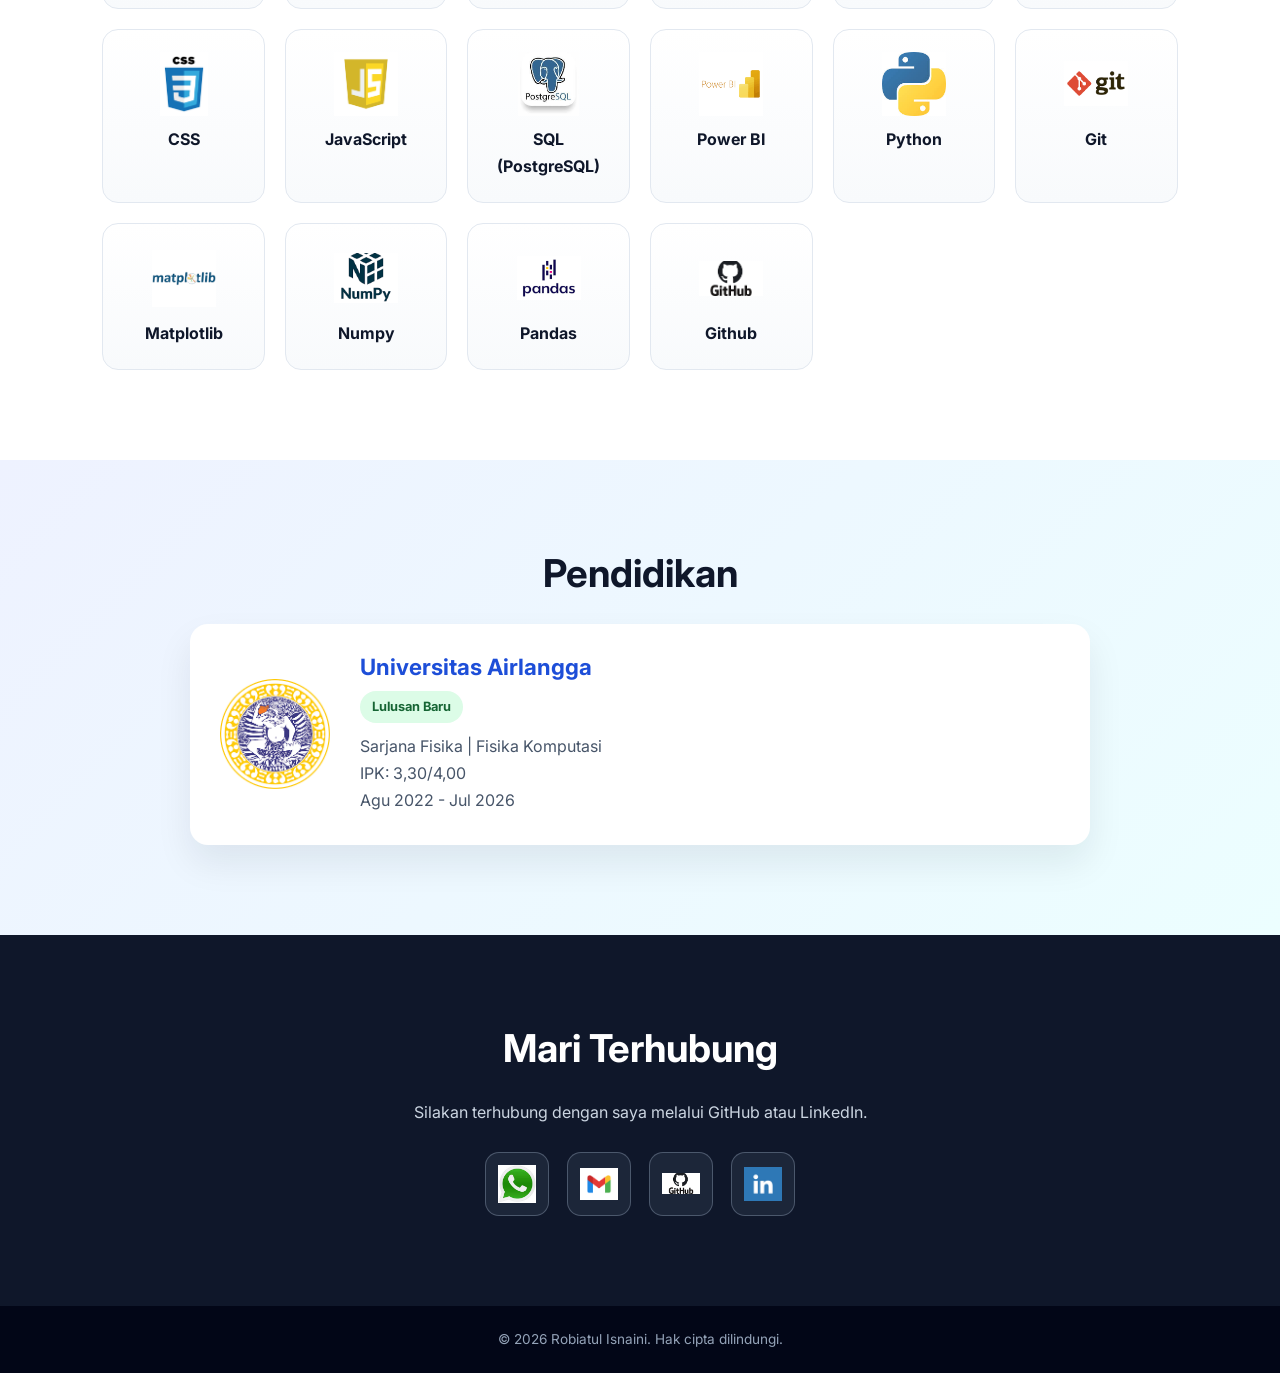
==== commit 27a64bdc: "Update index.html" ====
--- a/index.html
+++ b/index.html
@@ -140,16 +140,15 @@
                     <img src="images/asdos.jpg" alt="Asisten Praktikum" />
                 </div>
                 <div class="experience-content">
-                    <h3>Laboratorium Data Analyst Asisten</h3>
+                    <h3>Asisten Praktikum Fisika Dasar Lanjut</h3>
                     <p>Departemen Fisika</p>
                     <button class="detail-button" data-toggle data-label="Lihat detail" data-alt-label="Sembunyikan detail" aria-expanded="false">
                         Lihat detail
                     </button>
                     <div class="detail-panel">
                         <ul>
-                            <li>Bertanggung jawab mendukung kelancaran operasional kegiatan praktikum melalui persiapan dan pemeriksaan kesiapan peralatan, bahan, serta kebutuhan eksperimen. Melakukan pengolahan dan analisis data hasil praktikum menggunakan Microsoft Excel dan Python untuk membantu interpretasi hasil serta penyusunan laporan. Selain itu, menangani kendala teknis selama kegiatan praktikum, memantau pelaksanaan prosedur eksperimen, dan membantu memastikan kegiatan laboratorium berjalan secara terstruktur dan efisien.</li>
-
-
+                            <li>Mendukung kelancaran operasional praktikum melalui persiapan dan pemeriksaan kesiapan peralatan, bahan, serta kebutuhan eksperimen. Membimbing mahasiswa dalam pengumpulan, pengolahan, dan analisis data hasil praktikum menggunakan Microsoft Excel dan Python untuk membantu memastikan ketepatan pengolahan serta interpretasi data. Selain itu, membantu menangani kendala teknis pada peralatan maupun perangkat lunak, mengelola rekapitulasi data hasil praktikum, dan mendukung penyusunan laporan agar kegiatan laboratorium berjalan secara terstruktur dan terdokumentasi dengan baik.</li>
+                            
                         </ul>
                     </div>
                 </div>
@@ -171,8 +170,8 @@
                 <div class="project-content">
                     <span class="badge">Web Development</span>
                     <h3>Personal Portfolio Website Development</h3>
-                    <p>Membangun website portofolio responsif untuk menampilkan profil, pengalaman, keterampilan teknis, dan proyek secara terstruktur dan informatif.</p>
-                    <p class="technologies">HTML · CSS · JavaScript</p>
+                    <p>Membangun website portofolio responsif menggunakan HTML, CSS, dan JavaScript untuk menyajikan profil, pengalaman, keterampilan, serta dokumentasi proyek secara terstruktur. Mengembangkan navigasi dan tampilan antarmuka agar informasi dapat diakses dengan mudah oleh pengunjung.</p>
+                    <p class="technologies">HTML · CSS · JavaScript · Responsive Web Design</p>
                     <a href="project-detail.html?project=portfolio-website" class="detail-button">Lihat detail proyek</a>
                     <a href="https://github.com/bia385/personal-website-porotofolio" target="_blank" rel="noopener noreferrer" class="project-button">Lihat di GitHub</a>
                 </div>
@@ -182,9 +181,9 @@
                 <img src="images\kost.png" alt="Tangkapan layar aplikasi KostFinder">
                 <div class="project-content">
                     <span class="badge">Web Development</span>
-                    <h3>KostFinder – Sistem Pengelolaan dan Analisis Data Penyewaan Kos</h3>
-                    <p>Mengembangkan aplikasi pencarian kos dengan filter lokasi, harga, dan tipe, dilengkapi halaman detail kos serta fitur registrasi dan login pengguna.</p>
-                    <p class="technologies">HTML · CSS · JavaScript · Python · FastAPI · PostgreSQL</p>
+                    <h3>KostFinder – Pengembangan Aplikasi Web Pencarian Rumah Kos</h3>
+                    <p>Mengembangkan aplikasi web pencarian rumah kos menggunakan HTML, CSS, dan JavaScript dengan fitur pencarian berdasarkan lokasi, harga, dan tipe kos, serta halaman detail informasi hunian dan autentikasi pengguna. Membangun backend menggunakan Python dan FastAPI, serta mengintegrasikan PostgreSQL sebagai database untuk menyimpan dan menyediakan data yang ditampilkan pada aplikasi.</p>
+                    <p class="technologies">HTML · CSS · JavaScript · Python · FastAPI · PostgreSQL · RestApi</p>
                     <a href="project-detail.html?project=kostfinder" class="detail-button">Lihat detail proyek</a>
                     <a href="https://github.com/bia385/kostfinder" target="_blank" rel="noopener noreferrer" class="project-button">Lihat di GitHub</a>
                 </div>
@@ -193,14 +192,12 @@
             <article class="project-card">
                 <img src="images\pizza.png" alt="Analisis Penjualan Pizza Menggunakan Microsoft Excel" />
                 <div class="project-content">
-                    <span class="badge">EXCEL</span>
-                    <h3>Analisis Penjualan Pizza Menggunakan Microsoft Excel</h3>
-                    <p>
-                        Menganalisis data penjualan pizza untuk mengevaluasi pendapatan, jumlah pesanan,
-                        produk terlaris, serta tren penjualan. Hasil analisis disajikan dalam dasbor
-                        interaktif menggunakan Microsoft Excel.
-                    </p>
-                    <p class="technologies">Excel · Sales Analisis · Pivot Table · Dashboard Visualization · Grafik Visualization</p>
+                    <span class="badge">Microsoft Excel</span>
+                    <h3>Pengembangan Dashboard Penjualan Pizza Menggunakan Microsoft Excel</h3>
+                    <p>
+                        Mengolah dan menganalisis data transaksi penjualan pizza menggunakan Microsoft Excel untuk mengidentifikasi total pendapatan, jumlah pesanan, produk terlaris, dan tren penjualan. Menyajikan hasil pengolahan data melalui PivotTable, grafik, dan dashboard interaktif untuk mempermudah pemantauan serta evaluasi kinerja penjualan.
+                    </p>
+                    <p class="technologies">Microsoft Excel · Data Processing · Pivot Table · Dashboard Visualization · Grafik Visualization</p>
                     <a href="project-detail.html?project=analisis-pizza" class="detail-button">Lihat detail proyek</a>
                     <a href="https://github.com/bia385/Pizza-Sales-Analysis" target="_blank" class="project-button">Lihat di GitHub</a>
                 </div>
@@ -210,11 +207,11 @@
                 <img src="images\retail.png" alt="Dasbor Analisis Bisnis Ritel" />
                 <div class="project-content">
                     <span class="badge">Power BI</span>
-                    <h3>Analisis Bisnis Ritel</h3>
-                    <p>
-                        Melakukan analisis data bisnis ritel untuk mengidentifikasi tren penjualan, mengevaluasi kinerja produk, 
-                        serta menghasilkan insight berbasis data guna mendukung pengambilan keputusan bisnis.
-                    </p>
+                    <h3>Pengembangan Dashboard Kinerja Bisnis Ritel Menggunakan Power BI</h3>
+                    <p>
+                        Mengolah dan mentransformasi data transaksi ritel menggunakan Power Query, kemudian mengembangkan dashboard interaktif dengan Power BI dan DAX untuk menyajikan indikator kinerja penjualan, profitabilitas, produk, dan wilayah. Menghasilkan visualisasi yang membantu mengidentifikasi kategori produk dengan penjualan tertinggi, kontributor profit terbesar, serta distribusi kinerja penjualan berdasarkan wilayah.
+                    </p>
+                    <p class="technologies">Power BI · Power Query · DAX · Data Visualization · KPI Dashboard</p>
                     <a href="project-detail.html?project=retail-analysis" class="detail-button">Lihat detail proyek</a>
                     <a href="https://github.com/bia385/retail-business-performance-analysis" target="_blank" rel="noopener noreferrer" class="project-button">Lihat di GitHub</a>
                 </div>
@@ -224,13 +221,11 @@
                 <img src="images\IMDB.png" alt="IMDb Dataset Cleaning" />
                 <div class="project-content">
                     <span class="badge">Google Spreadsheet</span>
-                    <h3>Melakukan Data Cleaning pada Data IMDb</h3>
-                    <p>
-                        Membersihkan dataset IMDb tahun 2019 di Google Spreadsheet dengan menangani
-                        data duplikat, nilai yang hilang, dan format yang tidak konsisten agar dataset
-                        lebih rapi dan siap digunakan untuk analisis lebih lanjut.
-                    </p>
-                    <p class="technologies">Google Spreadsheet · Cleaning Data </p>
+                    <h3>Data Cleaning Dataset IMDb Menggunakan Google Sheets</h3>
+                    <p>
+                        Membersihkan dan mengelola dataset IMDb tahun 2019 menggunakan Google Sheets dengan mengidentifikasi serta menangani data duplikat, nilai kosong, dan format data yang tidak konsisten. Menyusun dataset yang lebih terstruktur dan konsisten agar siap digunakan untuk proses pengolahan dan analisis lebih lanjut.
+                    </p>
+                    <p class="technologies">Google Sheets · Data Cleaning · Data Validation · Data Management</p>
                     <a href="project-detail.html?project=imdb-data-cleaning" class="detail-button">Lihat detail proyek</a>
                     <a href="https://github.com/bia385/IMDb-Movie-Dataset-Data-Cleaning-with-Google-Sheets" target="_blank" class="project-button">Lihat di GitHub</a>
                 </div>
@@ -239,13 +234,12 @@
             <article class="project-card">
                 <img src="images\sales.jfif" alt="Analisis Penjualan Perdagangan Elektronik" />
                 <div class="project-content">
-                    <span class="badge">EXCEL</span> <span class="badge">SQL</span>
-                    <h3>Analisis Penjualan Perdagangan Elektronik</h3>
-                    <p>
-                        Proyek analisis data SQL menyeluruh yang mengevaluasi penjualan dan profitabilitas perdagangan elektronik,
-                        kinerja produk, perilaku pelanggan, serta tren wilayah menggunakan Excel dan PostgreSQL.
-                    </p>
-                    <p class="technologies">PostgreSQL · Data Excel · Visualisasi · Analisis Penjualan</p>
+                    <span class="badge">Microsoft Excel</span> <span class="badge">SQL</span>
+                    <h3>Pengolahan dan Analisis Data Transaksi E-Commerce Menggunakan PostgreSQL</h3>
+                    <p>
+                        Melakukan pembersihan dan validasi data transaksi menggunakan Microsoft Excel sebelum mengolah 5.000 catatan transaksi menggunakan PostgreSQL. Menyusun query SQL untuk mengelompokkan dan menganalisis data berdasarkan kategori produk, wilayah, dan metode pembayaran. Menghasilkan insight kinerja penjualan dengan total nilai transaksi Rp533,67 juta serta mengidentifikasi kategori Furniture sebagai kontributor profit tertinggi sebesar Rp8,69 juta.
+                    </p>
+                    <p class="technologies">Microsoft Excel · PostgreSQL · SQL · Data Cleaning · Data Validation · Data Analysis</p>
                     <a href="project-detail.html?project=e-commerce-sales-analysis" class="detail-button">Lihat detail proyek</a>
                     <a href="https://github.com/bia385/retail-business-performance-analysis" target="_blank" rel="noopener noreferrer" class="project-button">Lihat di GitHub</a>
                 </div>
@@ -269,13 +263,12 @@
             <article class="project-card">
                 <img src="images/projek1.jpg" alt="Deteksi Jenis Batuan dengan YOLOv8" />
                 <div class="project-content">
-                    <span class="badge">Python</span><span class="badge">Matplotlib</span>
-                    <h3>Deteksi Jenis Batuan dengan YOLOv8</h3>
-                    <p>
-                        Sistem deteksi objek waktu nyata untuk mengklasifikasikan batuan diorit,
-                        marmer, dan batu bara dari masukan video menggunakan pembelajaran mendalam.
-                    </p>
-                    <p class="technologies">Python · YOLOv8 · OpenCV · Roboflow · Pembelajaran Mendalam</p>
+                    <span class="badge">Python</span><span class="badge">AI</span>
+                    <h3>Pengembangan Sistem Deteksi Objek Real-Time Berbasis YOLOv8</h3>
+                    <p>
+                        Mengembangkan sistem deteksi objek berbasis YOLOv8 untuk mengidentifikasi tiga jenis batuan, yaitu Diorit, Marmer, dan Batu Bara, melalui input video menggunakan Python dan OpenCV. Menyiapkan dan melakukan anotasi dataset citra menggunakan Roboflow, kemudian melatih serta mengevaluasi model melalui Google Colab. Melakukan pengujian pada beberapa variasi jumlah dataset dan memperoleh hasil terbaik pada pengujian 300 citra, dengan mAP@50 sebesar 97,6%, precision 96,8%, recall 97,0%, dan kecepatan inferensi rata-rata 19,33 FPS.
+                    </p>
+                    <p class="technologies">Python · YOLOv8 · OpenCV · Roboflow · Google Colab · Object Detection</p>
                     <a href="project-detail.html?project=yolov8-rock-detection" class="detail-button">Lihat detail proyek</a>
                     <a href="https://github.com/bia385/yolov8-rock-type-detection" target="_blank" class="project-button">Lihat di GitHub</a>
                 </div>
@@ -284,14 +277,12 @@
             <article class="project-card">
                 <img src="images/projek2.png" alt="Klasifikasi Hidroponik dengan Random Forest" />
                 <div class="project-content">
-                    <span class="badge">Machine Learning</span>
-                    <h3>Klasifikasi Hidroponik dengan Random Forest</h3>
-                    <p>
-                        Proyek ini mengembangkan aplikasi pembelajaran mesin berbasis Random Forest
-                        dengan antarmuka Tkinter untuk mengklasifikasikan kesesuaian lingkungan
-                        secara otomatis dan memberikan rekomendasi tanaman hidroponik.
-                    </p>
-                    <p class="technologies">Python · Random Forest · Scikit-learn · Tkinter</p>
+                    <span class="badge">Machine Learning</span><span class="badge">Python</span>
+                    <h3>Pengembangan Aplikasi Klasifikasi Kondisi Lingkungan Hidroponik Berbasis Machine Learning</h3>
+                    <p>
+                        Mengembangkan aplikasi klasifikasi kondisi lingkungan hidroponik menggunakan algoritma Random Forest berdasarkan empat parameter, yaitu suhu, pH, kelembapan, dan intensitas cahaya. Melakukan data cleaning, normalisasi, dan feature engineering sebelum pemodelan, dengan hasil akurasi 90% dan F1-score 91%. Mengintegrasikan model ke dalam aplikasi GUI menggunakan Python Tkinter untuk menampilkan hasil klasifikasi dan rekomendasi tindakan korektif.
+                    </p>
+                    <p class="technologies">Python · Random Forest · Scikit-learn · Tkinter · Data Preprocessing · GUI Development</p>
                     <a href="project-detail.html?project=hydroponic-classification" class="detail-button">Lihat detail proyek</a>
                     <a href="https://github.com/bia385/hydroponic-environment-classification" target="_blank" class="project-button">Lihat di GitHub</a>
                 </div>
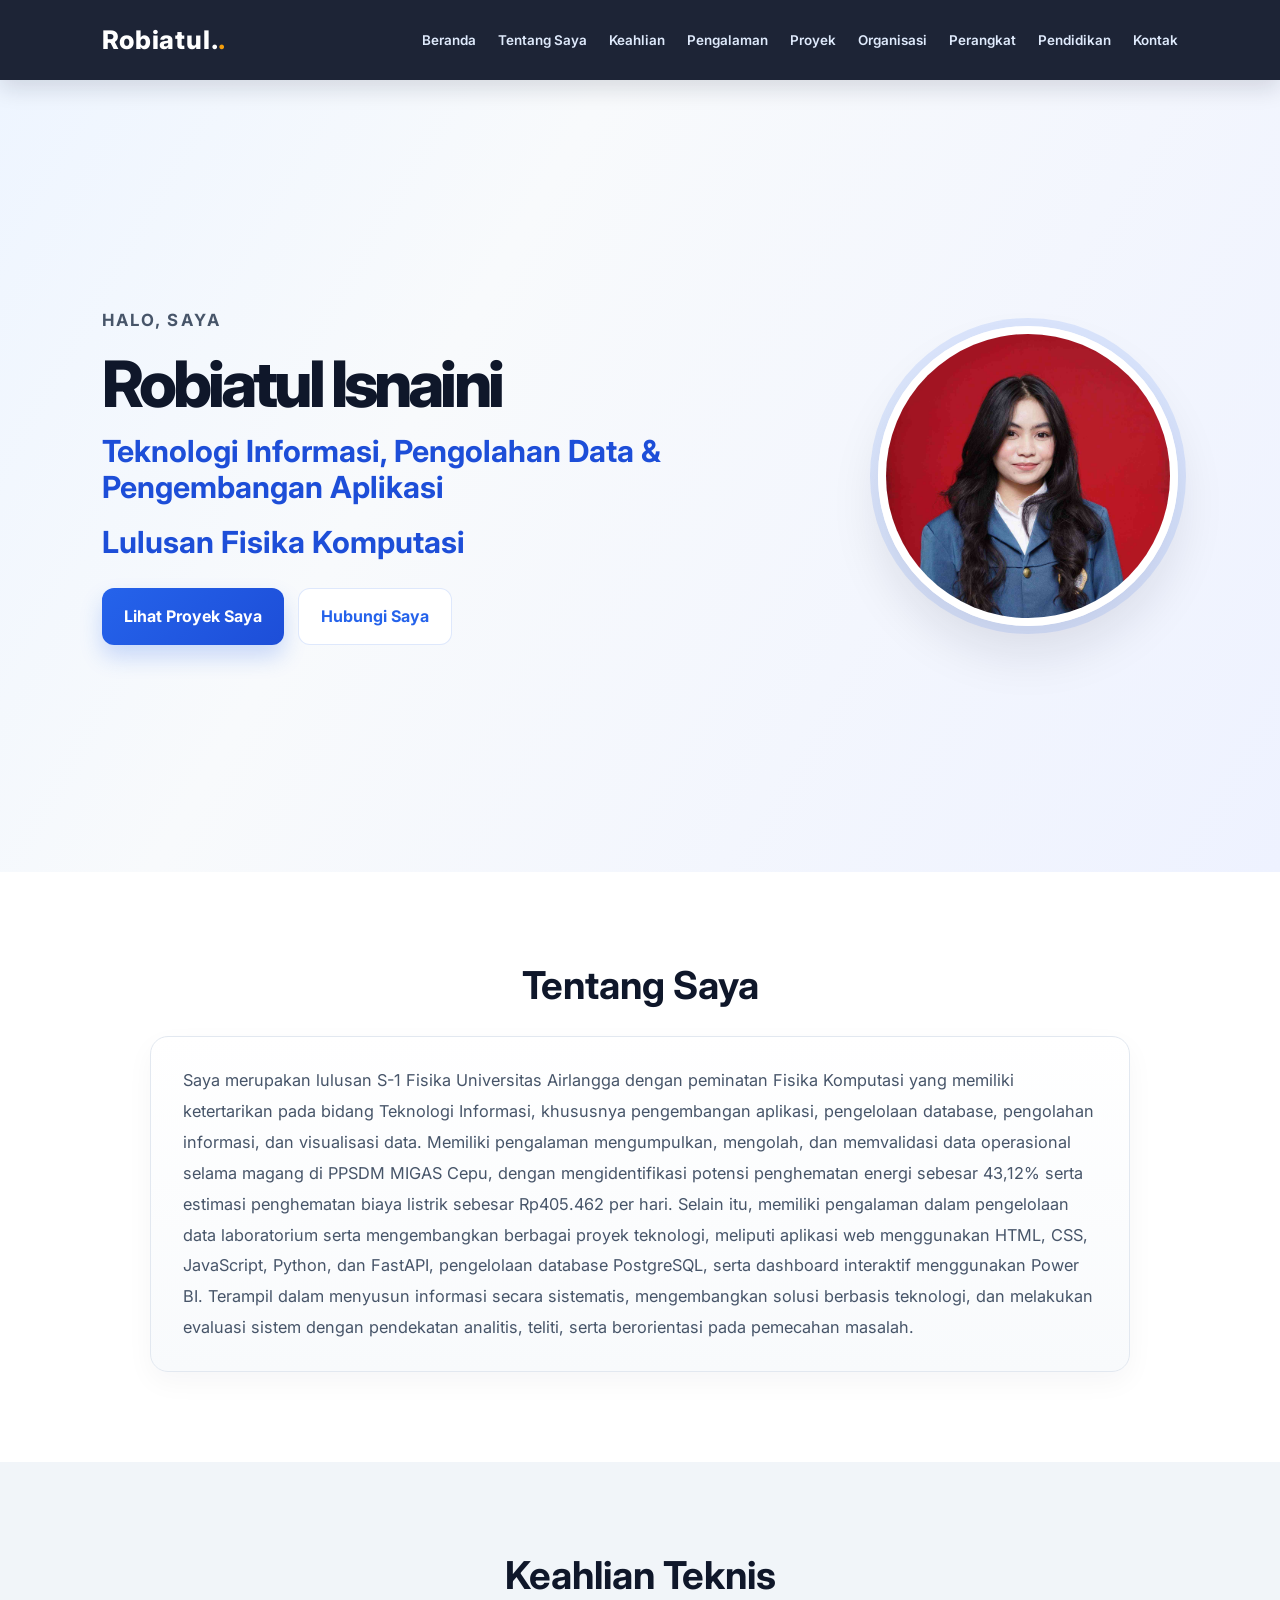
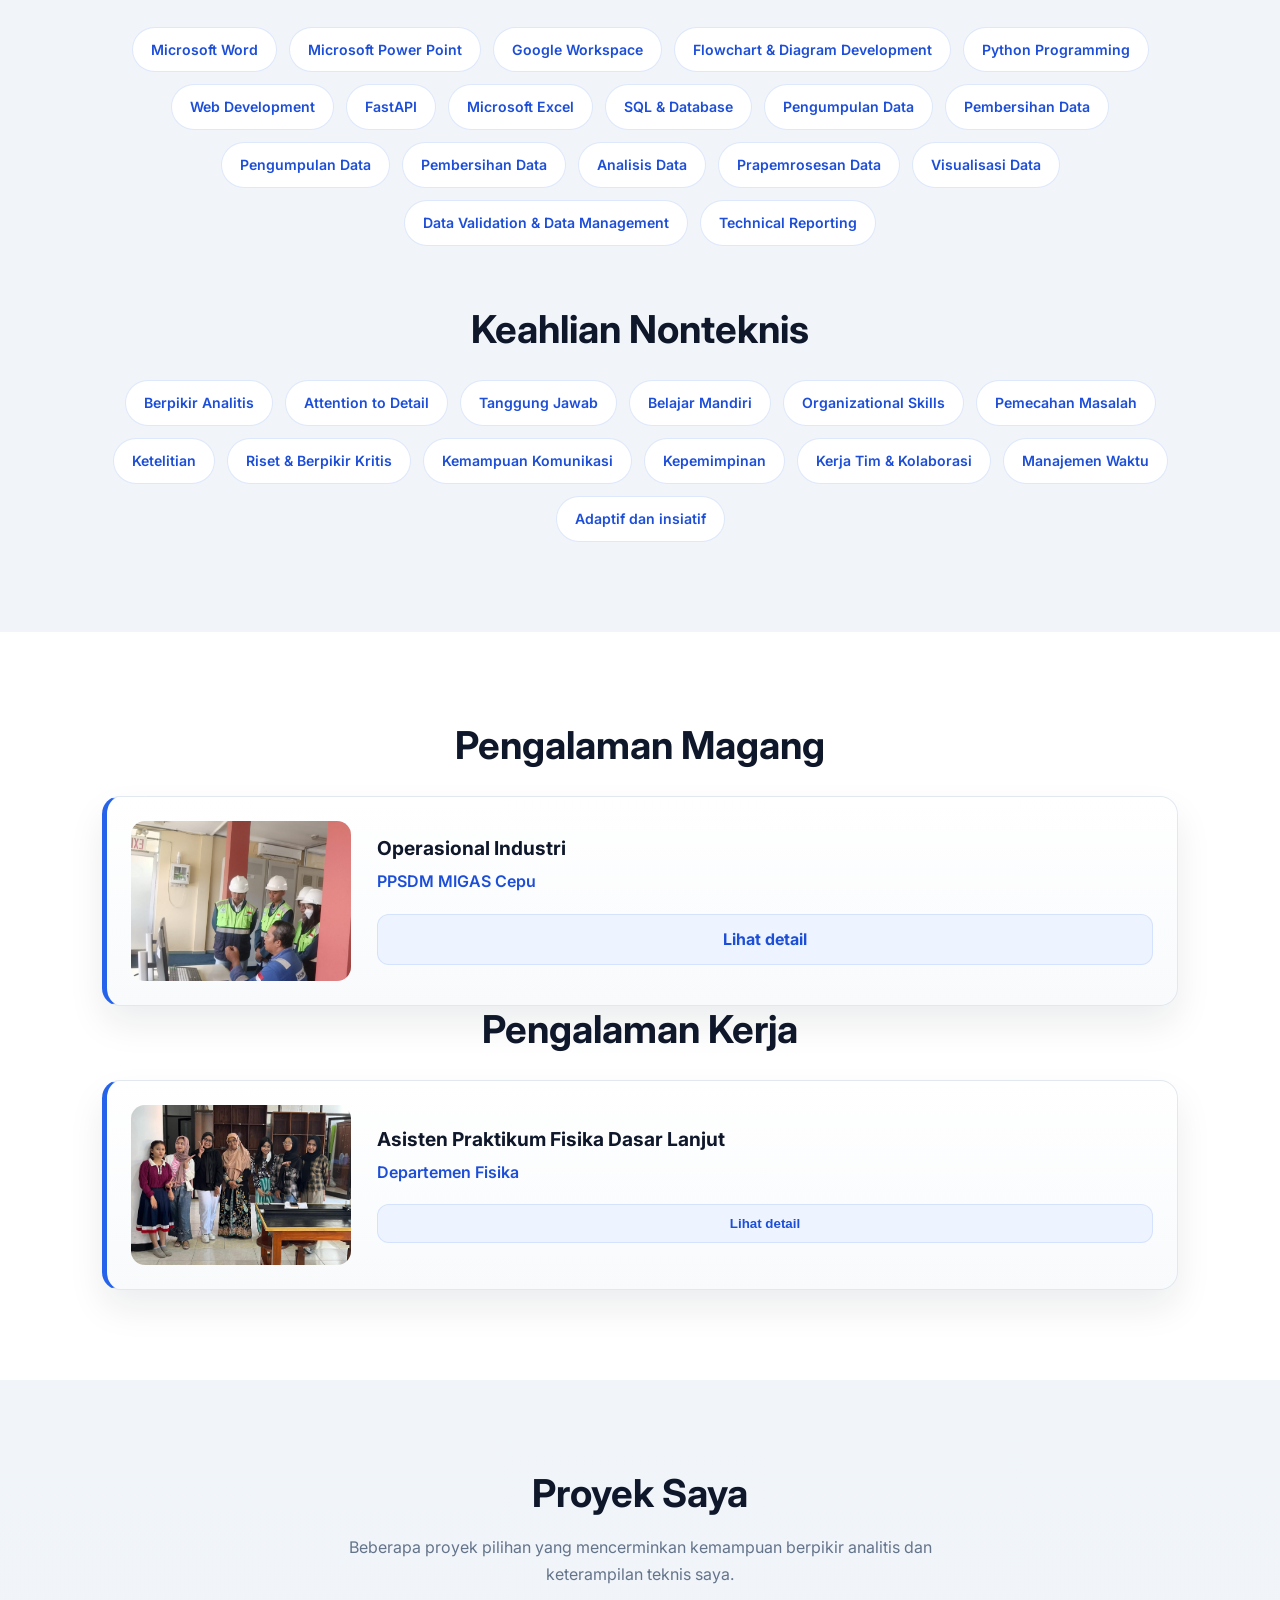
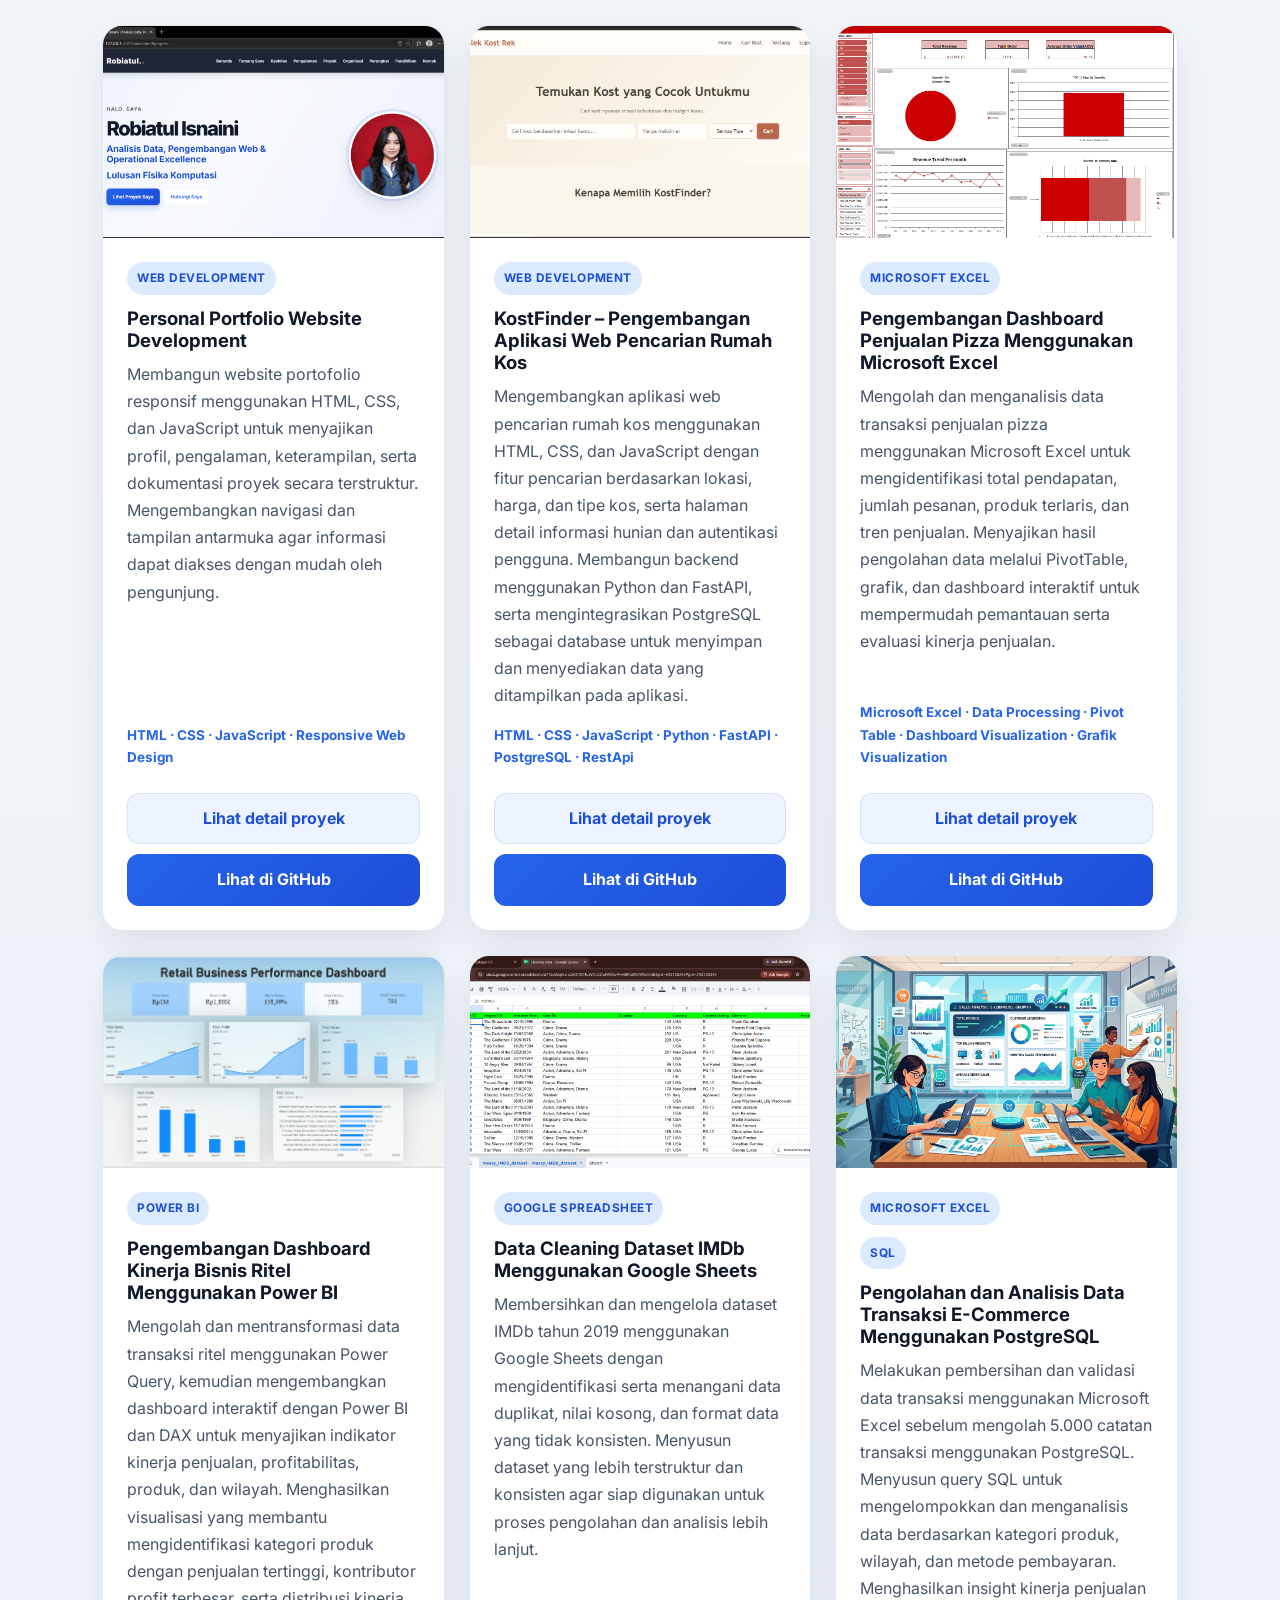
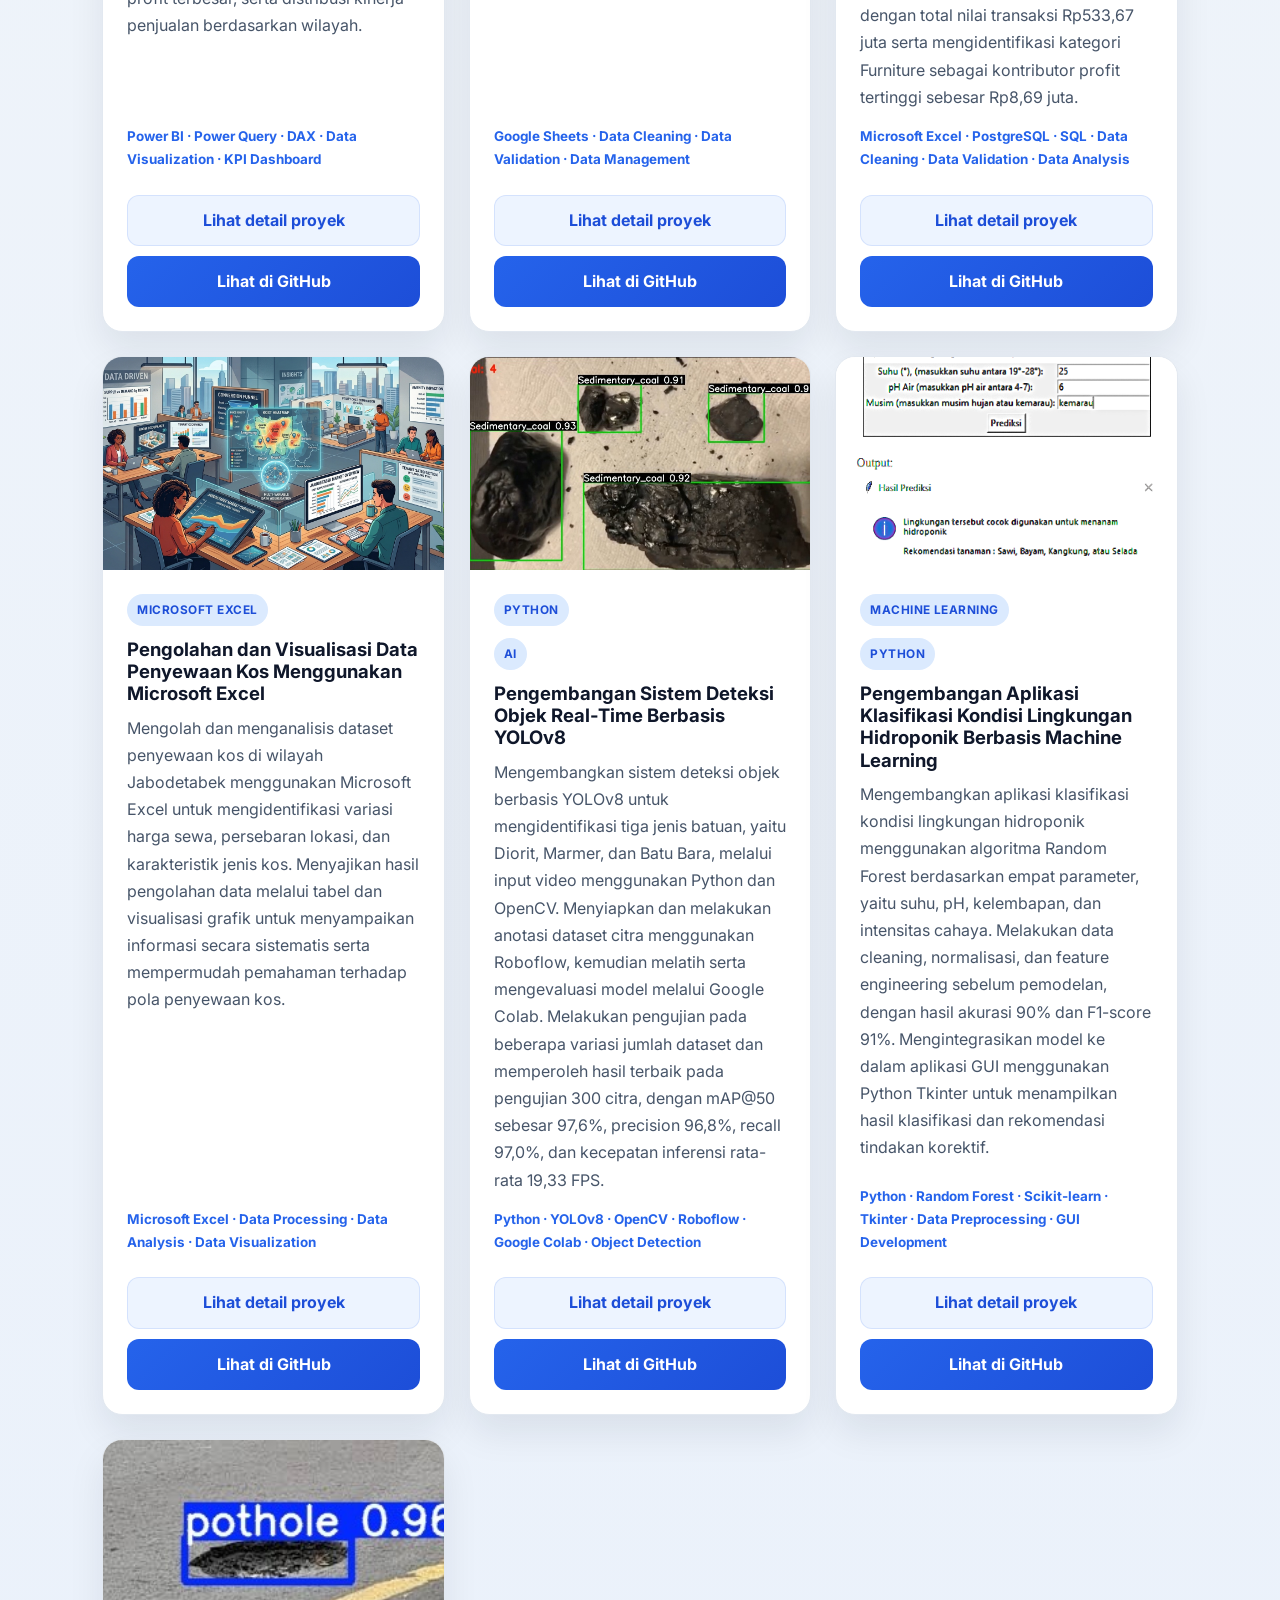
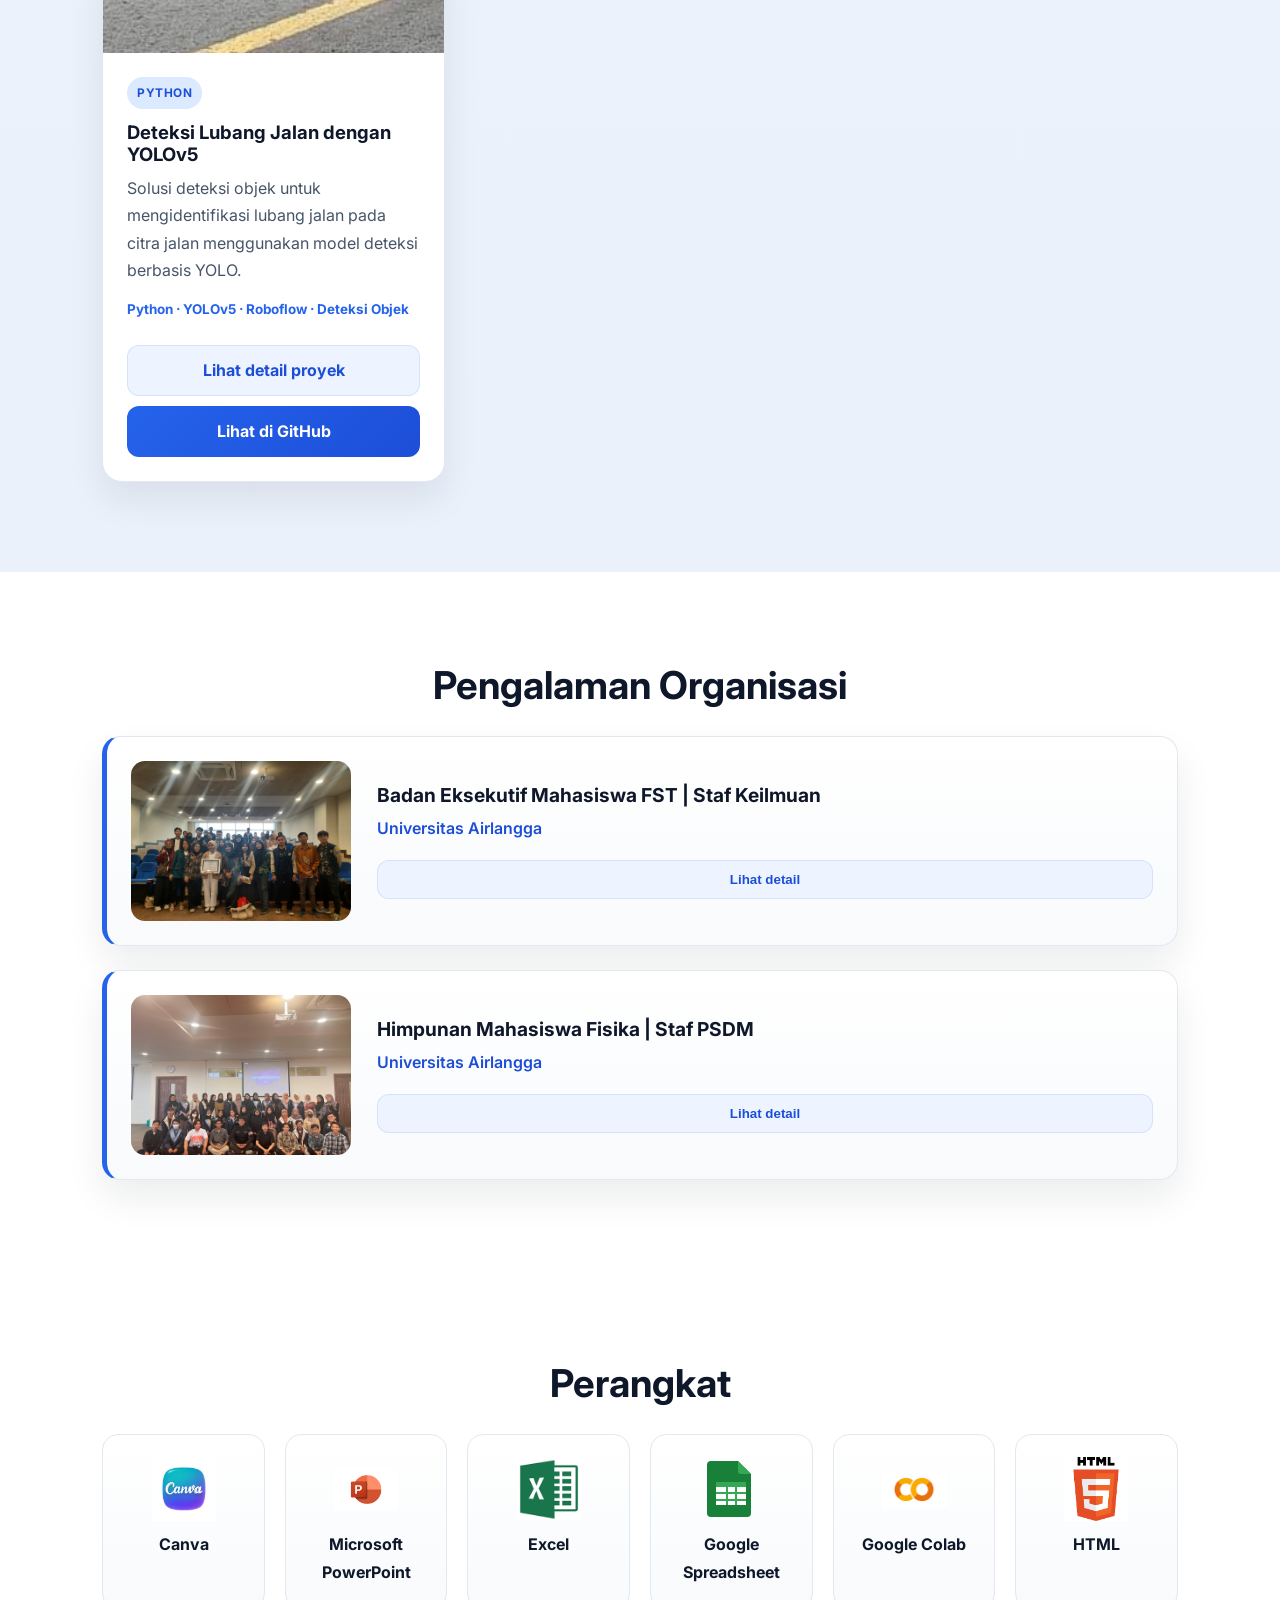
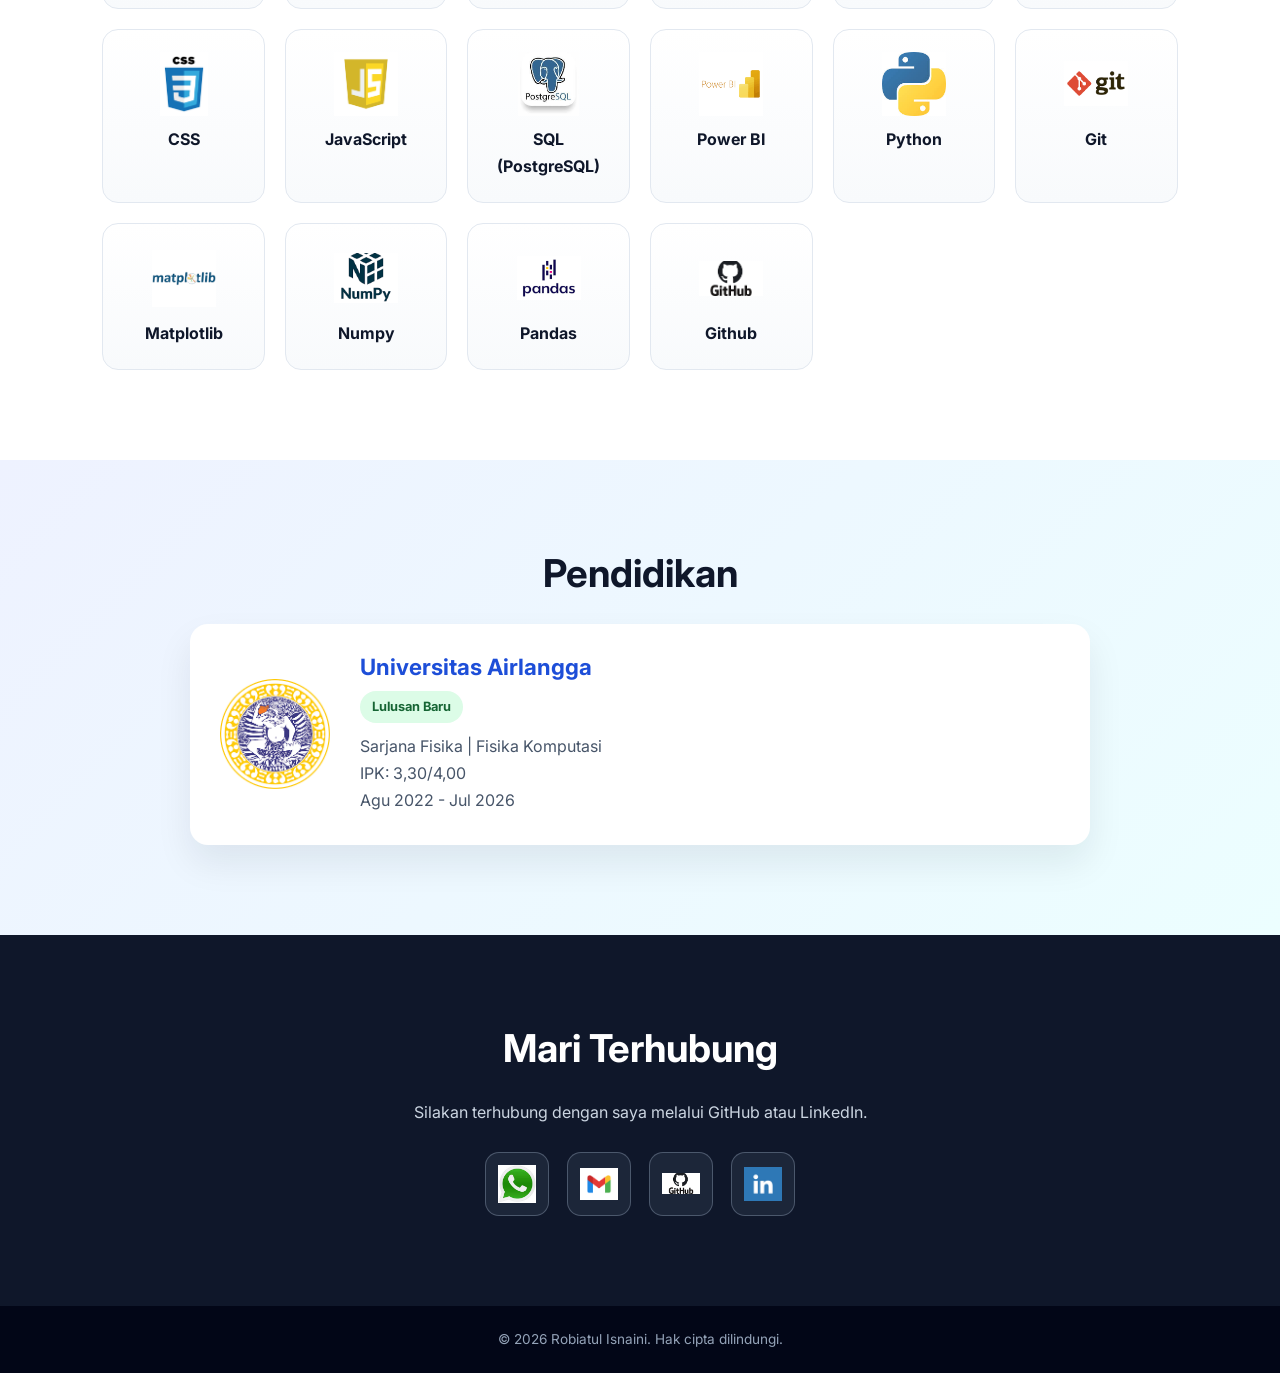
==== commit 0e75ae0b: "Update index.html" ====
--- a/index.html
+++ b/index.html
@@ -248,13 +248,12 @@
             <article class="project-card">
                 <img src="images\kostrental.jfif" alt="Analisis Data Penyewaan Kos" />
                 <div class="project-content">
-                    <span class="badge">EXCEL</span>
-                    <h3>Analisis Data Penyewaan Kos</h3>
-                    <p>
-                        Proyek analisis data eksploratif yang mengkaji daftar kos di Jabodetabek,
-                        variasi harga sewa, serta persebaran berdasarkan wilayah dan jenis kos menggunakan Microsoft Excel.
-                    </p>
-                    <p class="technologies">Excel · Visualisasi</p>
+                    <span class="badge">Microsoft Excel</span>
+                    <h3>Pengolahan dan Visualisasi Data Penyewaan Kos Menggunakan Microsoft Excel</h3>
+                    <p>
+                        Mengolah dan menganalisis dataset penyewaan kos di wilayah Jabodetabek menggunakan Microsoft Excel untuk mengidentifikasi variasi harga sewa, persebaran lokasi, dan karakteristik jenis kos. Menyajikan hasil pengolahan data melalui tabel dan visualisasi grafik untuk menyampaikan informasi secara sistematis serta mempermudah pemahaman terhadap pola penyewaan kos.
+                    </p>
+                    <p class="technologies">Microsoft Excel · Data Processing · Data Analysis · Data Visualization</p>
                     <a href="project-detail.html?project=kost-rental-data-analysis" class="detail-button">Lihat detail proyek</a>
                     <a href="https://github.com/bia385/kost-rental-data-analysis" target="_blank" rel="noopener noreferrer" class="project-button">Lihat di GitHub</a>
                 </div>
